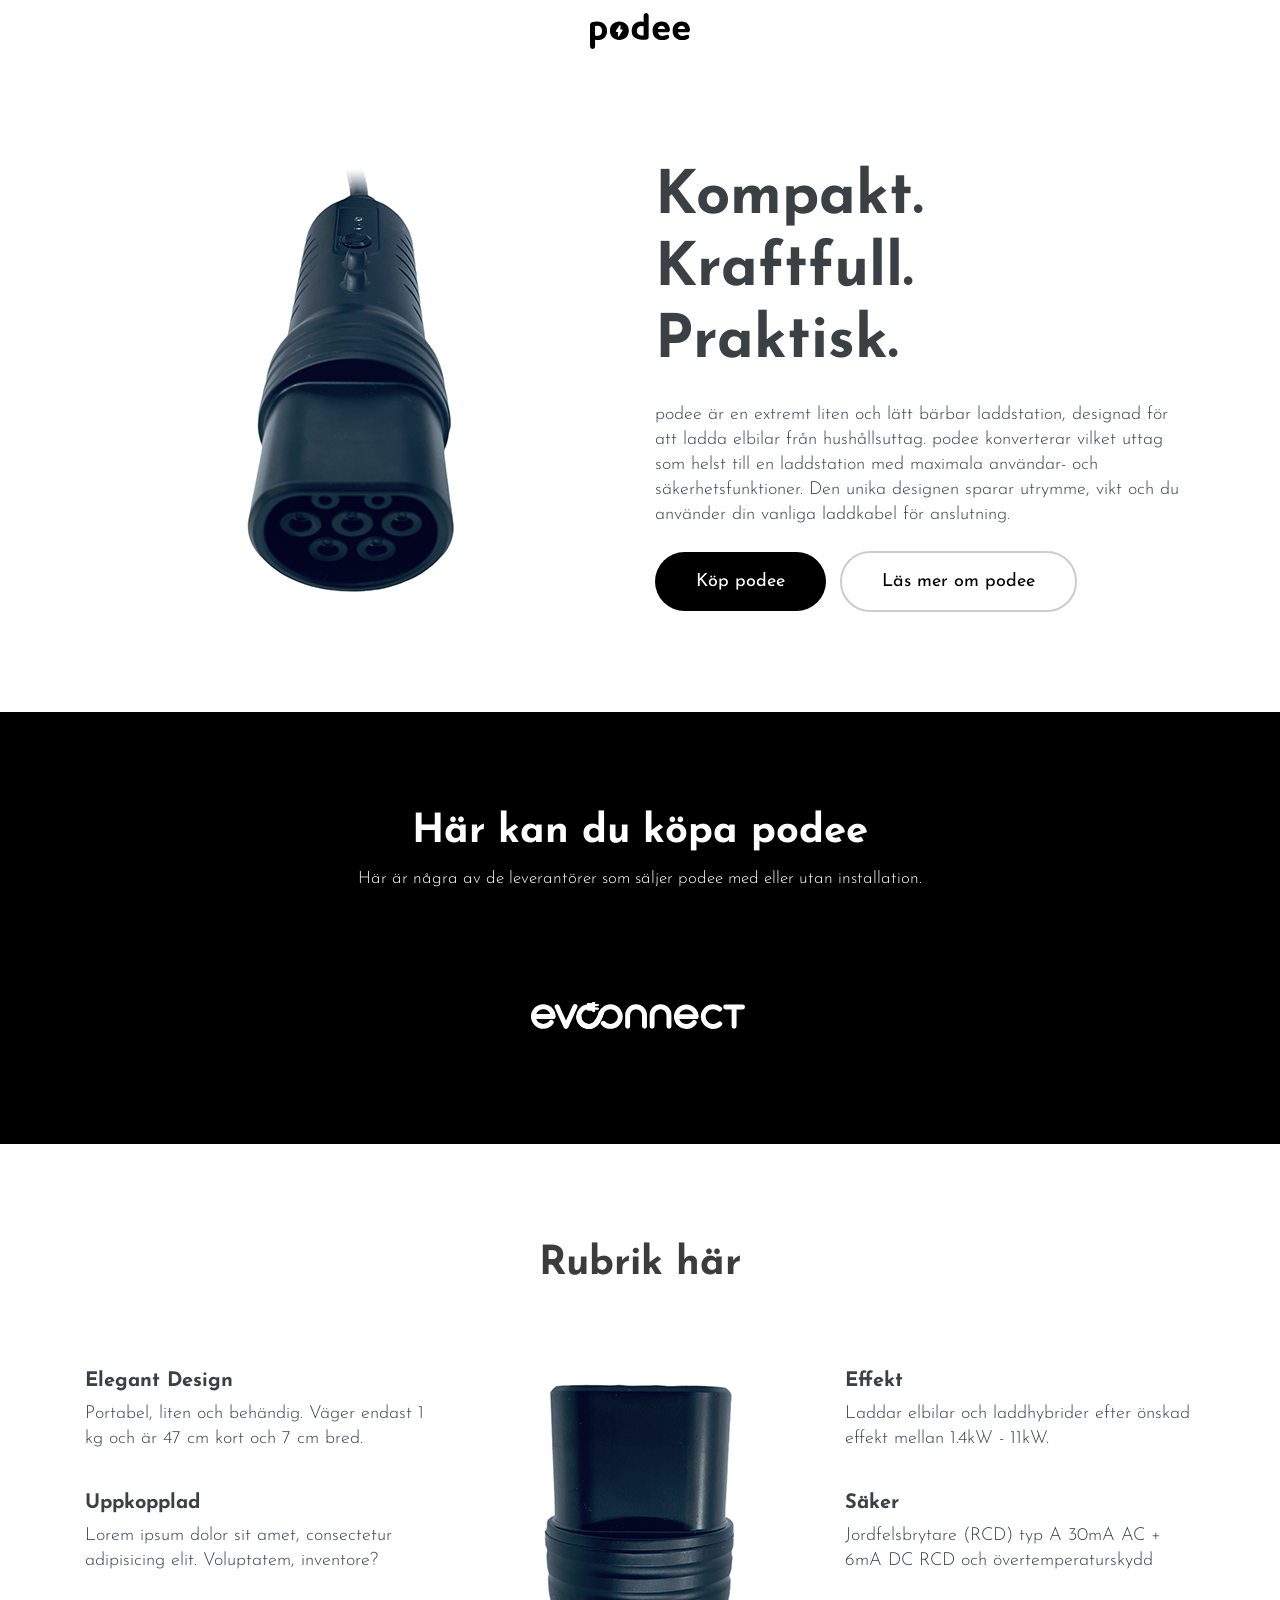
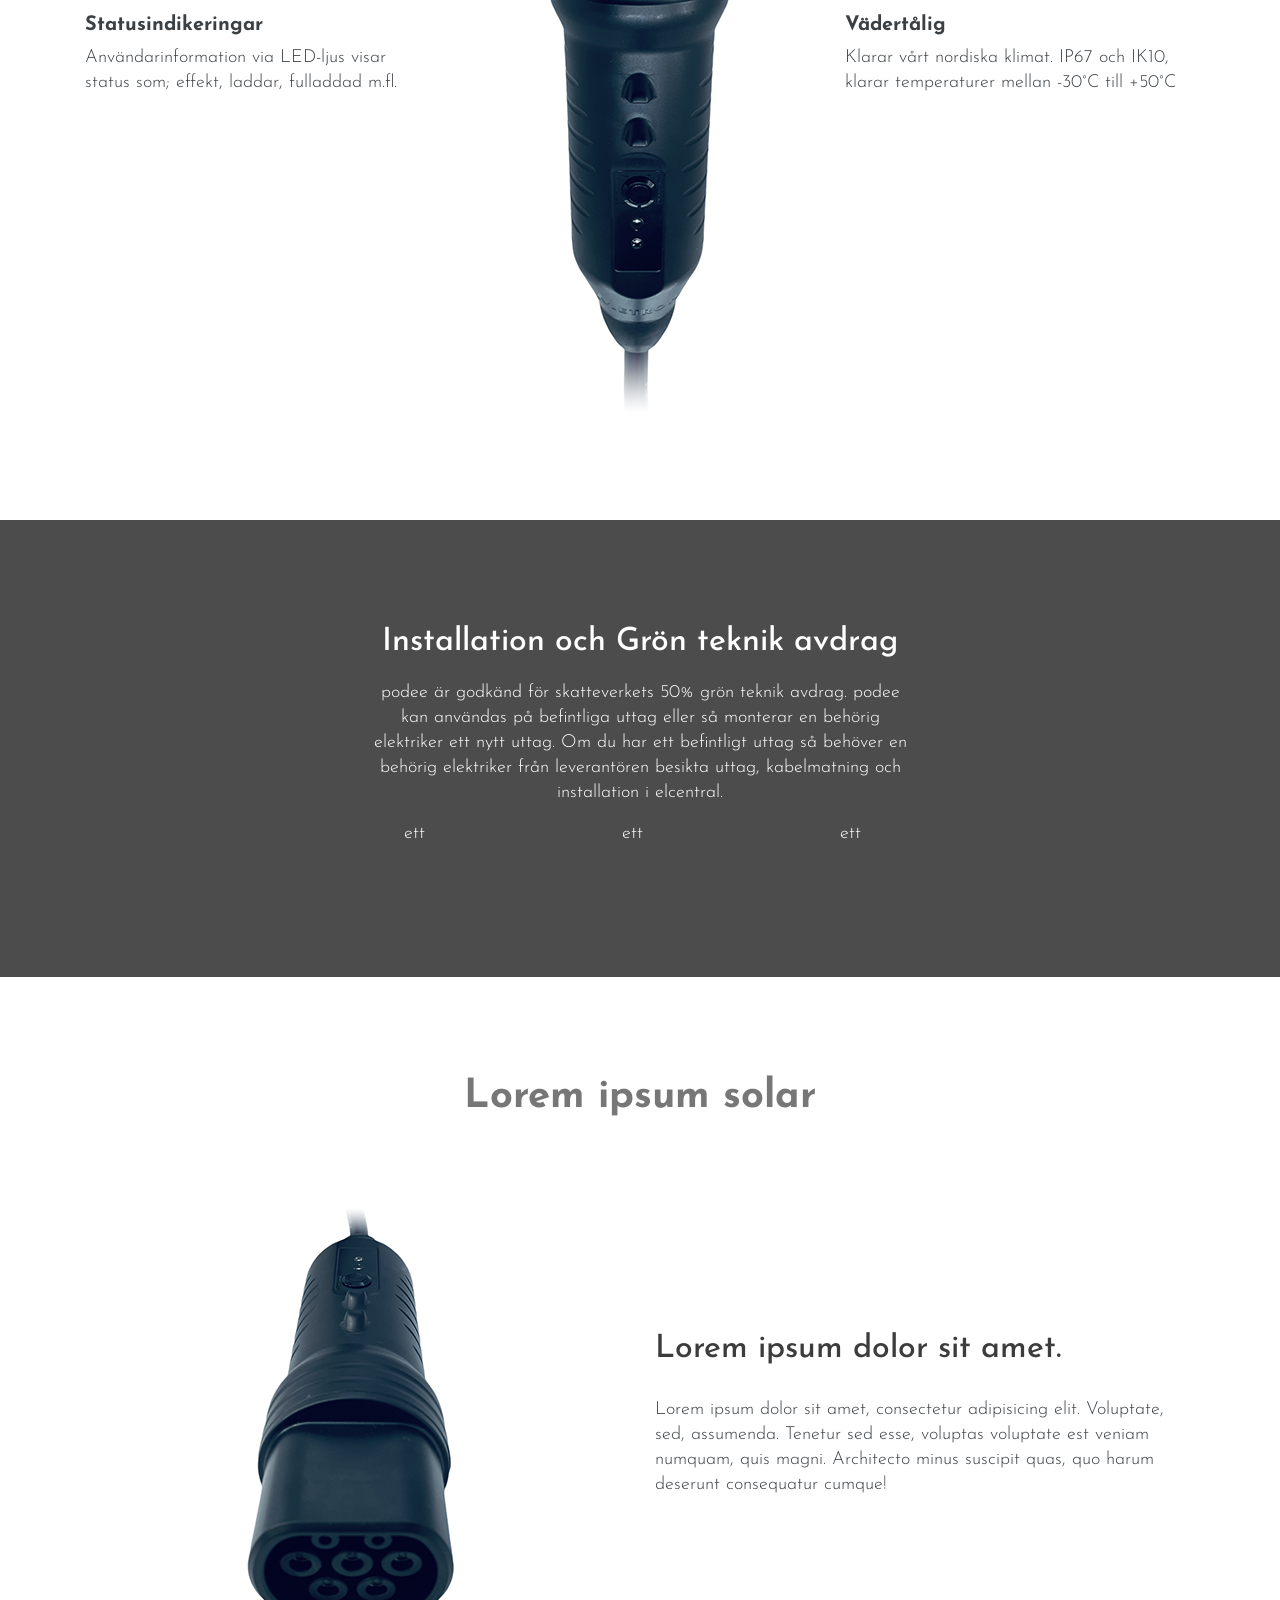
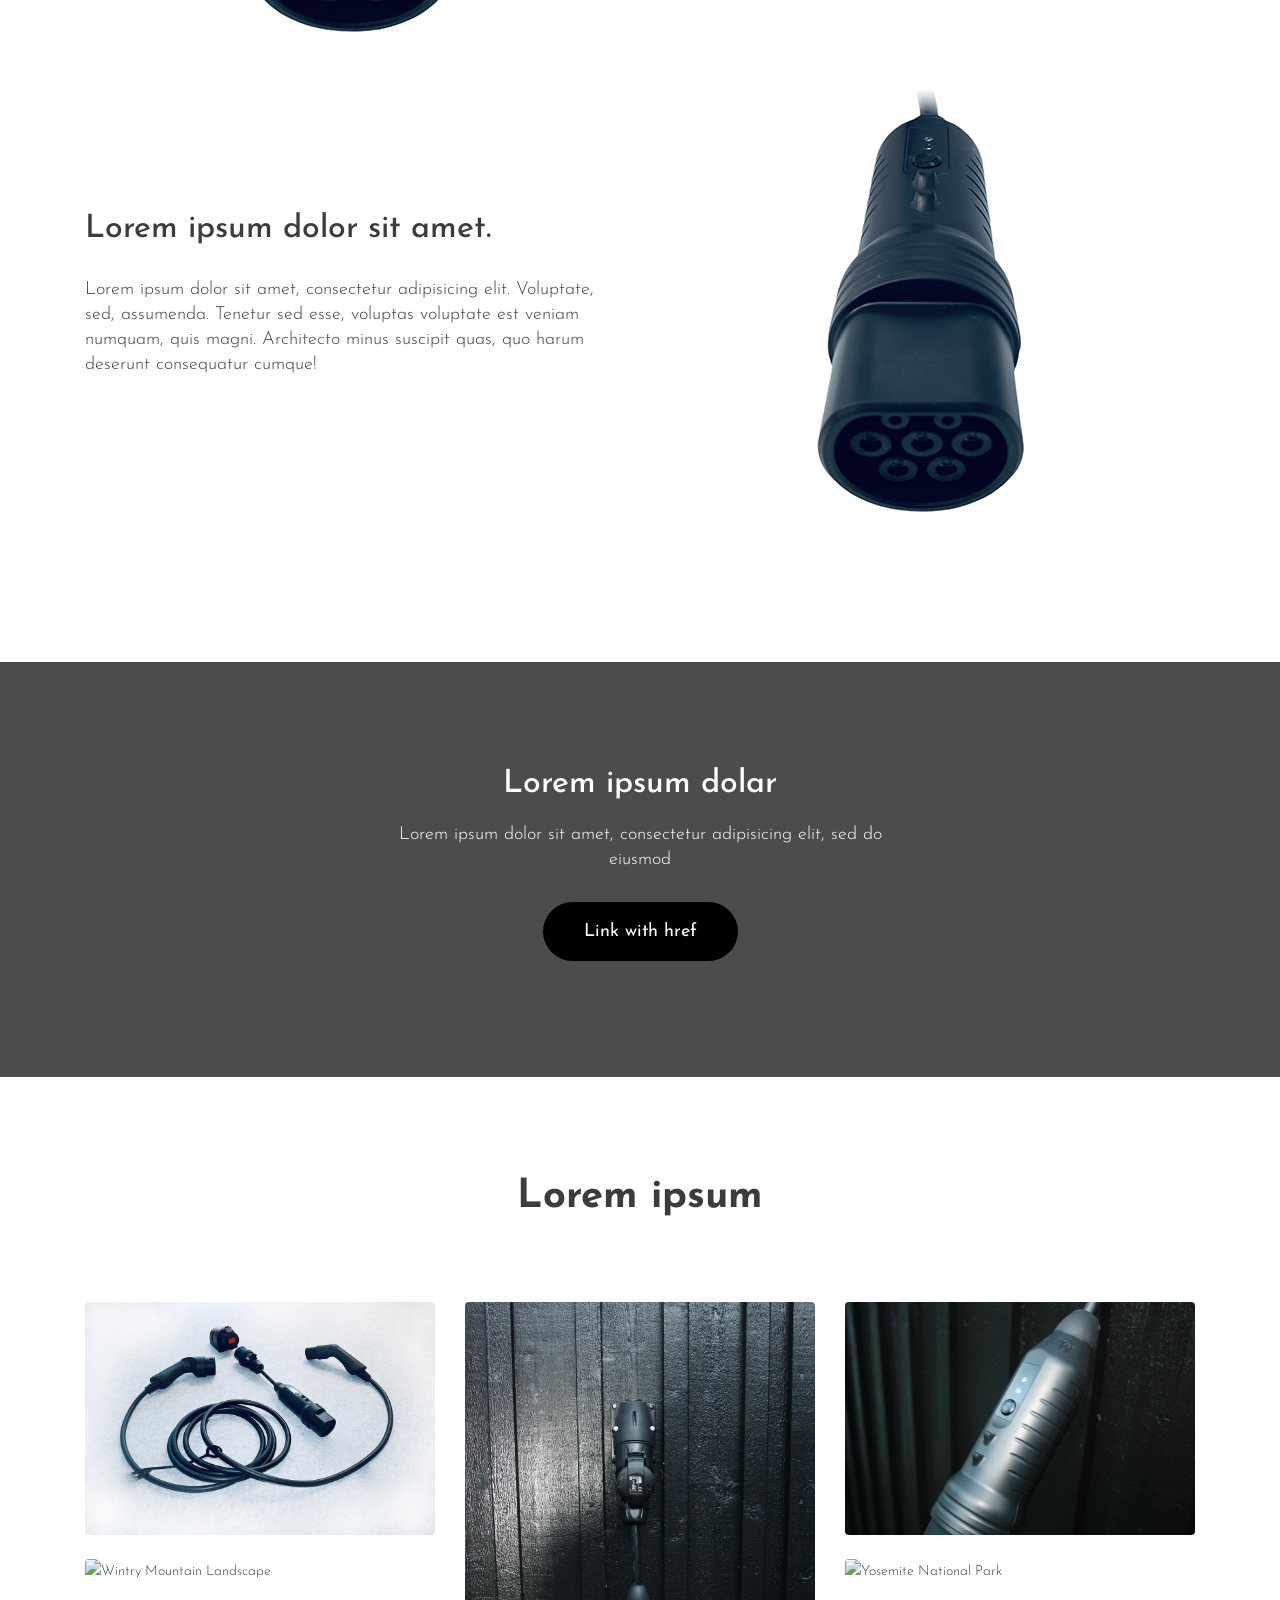
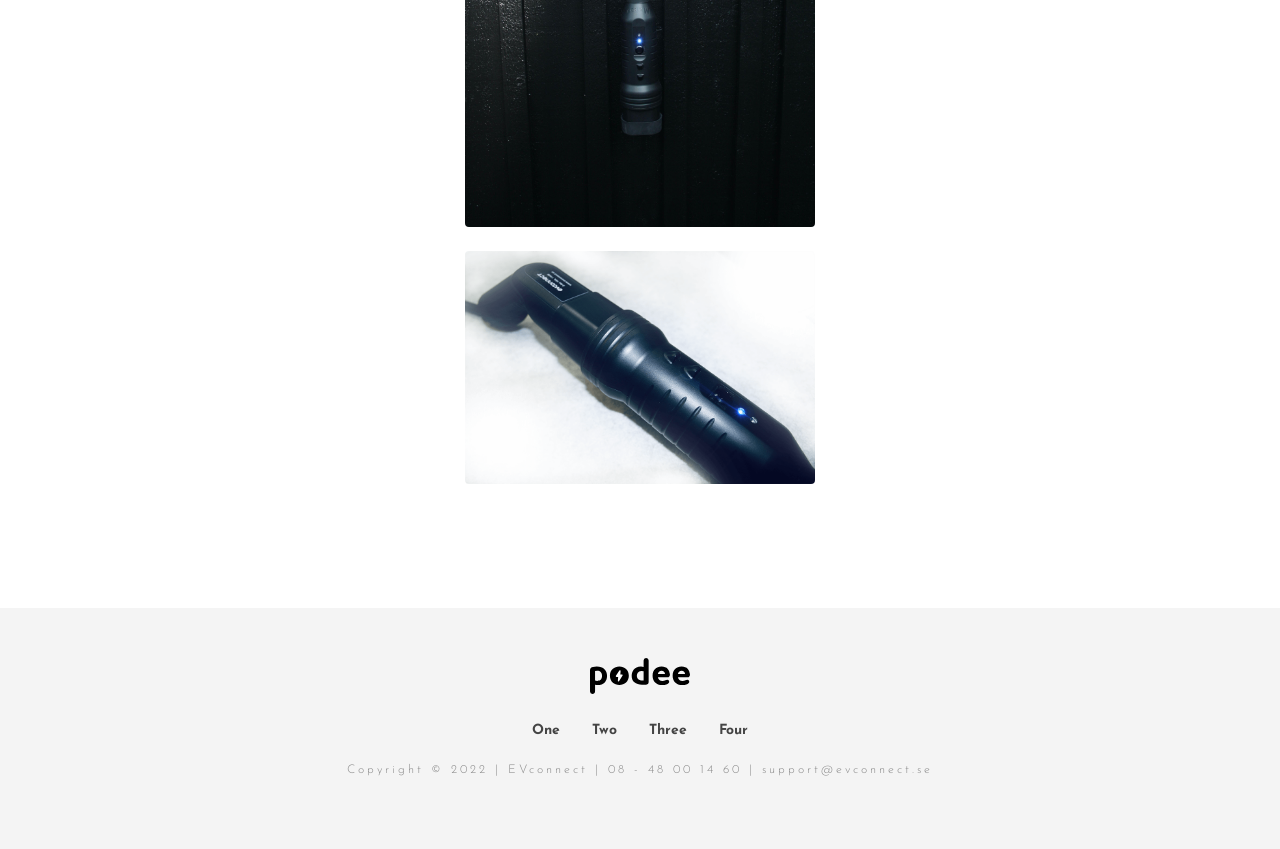
==== index.html @ 212c26e1 "Update index.html" ====
<!DOCTYPE html>

<!--
 // WEBSITE: https://themefisher.com
 // TWITTER: https://twitter.com/themefisher
 // FACEBOOK: https://www.facebook.com/themefisher
 // GITHUB: https://github.com/themefisher/
-->

<html lang="en">
<head>

  <!-- ** Basic Page Needs ** -->
  <meta charset="utf-8">
  <title>podee - bärbar laddare för elbil</title>

  <!-- ** Mobile Specific Metas ** -->
  <meta http-equiv="X-UA-Compatible" content="IE=edge">
  <meta name="description" content="podee är en extremt liten och lätt bärbar laddstation, designad för att ladda elbilar från hushållsuttag.">
  <meta name="viewport" content="width=device-width, initial-scale=1.0, maximum-scale=5.0">
  <meta name="author" content="podee">
  <meta name="keywords" content="laddbox,elbil,laddhybrid,portabel,bärbar,laddstation">
  <meta name="generator" content="Themefisher Vex HTML Template v1.0">
  
  <!-- ** Plugins Needed for the Project ** -->
  <link rel="stylesheet" href="https://fonts.googleapis.com/css?family=Droid&#43;Serif:400%7cJosefin&#43;Sans:300,400,600,700 ">
  <link rel="stylesheet" href="plugins/bootstrap/bootstrap.min.css ">
  <link rel="stylesheet" href="plugins/themefisher-font/themefisher-font.min.css ">
  <link rel="stylesheet" href="plugins/slick/slick.min.css ">
    <link rel="stylesheet" href="https://use.fontawesome.com/releases/v5.15.4/css/solid.css" integrity="sha384-Tv5i09RULyHKMwX0E8wJUqSOaXlyu3SQxORObAI08iUwIalMmN5L6AvlPX2LMoSE" crossorigin="anonymous"/>
  <link rel="stylesheet" href="https://use.fontawesome.com/releases/v5.15.4/css/fontawesome.css" integrity="sha384-jLKHWM3JRmfMU0A5x5AkjWkw/EYfGUAGagvnfryNV3F9VqM98XiIH7VBGVoxVSc7" crossorigin="anonymous"/>
  <link href="https://cdn.lineicons.com/3.0/lineicons.css" rel="stylesheet">


  
  <!-- Stylesheets -->
  <link href="css/style.css" rel="stylesheet">
  
  <!--Favicon-->
  <link rel="icon" href="images/favicon.png" type="image/x-icon">

</head><body id="body">
  
<!-- preloader start -->
<div class="preloader"></div>
<!-- preloader end -->

  
<header class="navigation sticky-top bg-white">
  <div class="container">
    <nav class="navbar navbar-expand-lg navbar-light justify-content-center">
      <a class="navbar-brand" href="index.html"> <img src="images/podee_logo.svg" alt="Vex" width="100px">
      </a>
      <!-- <button class="navbar-toggler p-0 border-0" type="button" data-toggle="collapse" data-target="#navigation"
        aria-controls="navigation" aria-expanded="false" aria-label="Toggle navigation">
        <span class="navbar-toggler-icon"></span>
      </button> -->

      <!-- <div class="collapse navbar-collapse text-center" id="navigation">
        <ul class="navbar-nav ml-auto mr-n0 mr-md-n3">

          <li class="nav-item">
            <a class="nav-link" href="index.html">Home</a>
          </li>

          <li class="nav-item">
            <a class="nav-link" href="products.html">Products</a>
          </li>

          <li class="nav-item">
            <a class="nav-link" href="blog.html">Blog</a>
          </li>

          <li class="nav-item dropdown">
            <a class="nav-link dropdown-toggle" href="#!" id="dropdown03" data-toggle="dropdown" aria-haspopup="true" aria-expanded="false">Pages <i class="tf-ion-chevron-down"></i></a>
            <ul class="dropdown-menu" aria-labelledby="dropdown03">
              <li><a class="dropdown-item" href="blog-details.html">Blog Details</a></li>
              <li><a class="dropdown-item" href="product-details.html">Product Details</a></li>
              <li><a class="dropdown-item" href="privacy-policy.html">Privacy Policy</a></li>
              <li><a class="dropdown-item" href="terms-conditions.html">Terms Conditions</a></li>
              
              <li class="dropdown dropdown-submenu dropright">
                <a class="dropdown-item dropdown-toggle" href="#!" id="dropdown0301" role="button" data-toggle="dropdown" aria-haspopup="true" aria-expanded="false">Sub Menu 01</a>
      
                <ul class="dropdown-menu" aria-labelledby="dropdown0301">
                  <li><a class="dropdown-item" href="index.html">Submenu 11</a></li>
                  <li><a class="dropdown-item" href="index.html">Submenu 12</a></li>
                </ul>
              </li>
              
              <li class="dropdown dropdown-submenu dropleft">
                <a class="dropdown-item dropdown-toggle" href="#!" id="dropdown0301" role="button" data-toggle="dropdown" aria-haspopup="true" aria-expanded="false">Sub Menu 02</a>
      
                <ul class="dropdown-menu" aria-labelledby="dropdown0301">
                  <li><a class="dropdown-item" href="index.html">Submenu 21</a></li>
                  <li><a class="dropdown-item" href="index.html">Submenu 22</a></li>
                </ul>
              </li>
            </ul>
          </li>

          <li class="nav-item">
            <a class="nav-link" href="index.html#testimonial">Review</a>
          </li>

          <li class="nav-item">
            <a class="nav-link" href="contact.html">Contact</a>
          </li>

        </ul>

      </div> -->
    </nav>
  </div>
</header>

<section class="section">
	<div class="container">
		<div class="row">
			<div class="col-md-6 text-center mb-5 mb-md-0">
				<img class="img-fluid" src="images/evbolt.png" alt="">
			</div>
			<div class="col-md-6 align-self-center text-center text-md-left">
				<div class="block">
					<h1 class="font-weight-bold mb-4 font-size-60">Kompakt.<br>Kraftfull.<br>Praktisk.</h1>
					<p class="mb-4">podee är en extremt liten och lätt bärbar laddstation, designad för att ladda elbilar från hushållsuttag. podee konverterar vilket uttag som helst till en laddstation med maximala användar- och säkerhetsfunktioner. Den unika designen sparar utrymme, vikt och du använder din vanliga laddkabel för anslutning.</p>
					<a href="#resellers" class="btn btn-main btn-one">Köp podee</a>
          <a href="#features" class="btn btn-main btn-two">Läs mer om podee</a>					
				</div>
			</div>
		</div>
	</div>
</section>


<section class="bg-orange section" id="resellers">
  <div class="container">
    <div class="row">
      <div class="col-12">
        <div class="heading text-white">
          <h2>Här kan du köpa podee</h2>

        <p>Här är några av de leverantörer som säljer podee med eller utan installation.</p>
        </div>
      </div>

      <div class="col-12">
      <div class="row justify-content-center">

      <a href="https://evconnect.se" target="_blank"><article class="clients"><span></span><img src="images/evc-white-logotype.svg" alt="evconnect" /></article></a>


</div>
</div>


    </div>
  </div>
</section>

<section class="section" id="features">
  <div class="container">
    <div class="row">
      <div class="col-12">
        <div class="heading">
          <h2 class="text-black">Rubrik här</h2>
        </div>
      </div>
      <div class="col-md-4">
        
        <div class="mb-40 text-center text-md-left">
          <i class="fa fa-solid fa-heart"></i>
          <h4 class="font-weight-bold mb-2">Elegant Design</h4>
          <p>Portabel, liten och behändig. Väger endast 1 kg och är 47 cm kort och 7 cm bred.</p>
        </div>
        
        <div class="mb-40 text-center text-md-left">
          <i class="fa fa-wifi"></i>
          <h4 class="font-weight-bold mb-2">Uppkopplad</h4>
          <p>Lorem ipsum dolor sit amet, consectetur adipisicing elit. Voluptatem, inventore?</p>
        </div>
        
        <div class="mb-40 text-center text-md-left">
          <i class="fa fa-battery-half"></i>
          <h4 class="font-weight-bold mb-2">Statusindikeringar</h4>
          <p>Användarinformation via LED-ljus visar status som; effekt, laddar, fulladdad m.fl.</p>
        </div>
        
      </div>
      <div class="col-md-4 text-center align-self-center mb-4 mb-md-0">
        <img class="img-fluid" src="images/evbolt-2.png" alt="">
      </div>
      <div class="col-md-4">
          
        <div class="mb-40 text-center text-md-left">
          <i class="fa fa-bolt"></i>
          <h4 class="font-weight-bold mb-2">Effekt</h4>
          <p>Laddar elbilar och laddhybrider efter önskad effekt mellan 1.4kW - 11kW.</p>
        </div>
        
        <div class="mb-40 text-center text-md-left">
          <i class="fa fa-regular fa-clipboard-check"></i>
          <h4 class="font-weight-bold mb-2">Säker</h4>
          <p>Jordfelsbrytare (RCD) typ A 30mA AC + 6mA DC RCD och övertemperaturskydd</p>
        </div>
        
        <div class="mb-40 text-center text-md-left">
          <i class="fa fa-cloud-rain"></i>
          <h4 class="font-weight-bold mb-2">Vädertålig</h4>
          <p>Klarar vårt nordiska klimat. IP67 och IK10, klarar temperaturer mellan -30°C till +50°C</p>
        </div>
        
      </div>
    </div>
  </div>
</section>

<section class="call-to-action section bg-opacity" style="background-image: url('images/karta.png');">
  <div class="container">
    <div class="row">
      <div class="col-lg-6 col-md-8 text-center mx-auto">
        <h2 class="subheading text-white">Installation och Grön teknik avdrag</h2>
        <p class="text-white">podee är godkänd för skatteverkets 50% grön teknik avdrag. podee kan användas på befintliga uttag eller så monterar en behörig elektriker ett nytt uttag. Om du har ett befintligt uttag så behöver en behörig elektriker från leverantören besikta uttag, kabelmatning och installation i elcentral.</p>
</div>
  </div>
  <div class="col-12">
<div class="row justify-content-center">
<article class="clients"><p class="text-white">ett</p></article>
<article class="clients"><p class="text-white">ett</p></article>
<article class="clients"><p class="text-white">ett</p></article>
</div>
</div>
</div>
</section>

<!-- <section class="bg-orange section">
  <div class="container">
    <div class="row">
      <div class="col-md-6 text-center mb-5 mb-lg-0">
        <img class="img-fluid" src="images/watch.png" alt="">
      </div>
      <div class="col-md-6 align-self-center text-center text-md-left">
        <div class="content">
          <h2 class="subheading text-white font-weight-bold mb-10">Designed by professional , the benefit for creative gigs</h2>
          <p class="text-white">Lorem ipsum dolor sit amet, consectetur adipisicing elit. Quia vel labore, deleniti minima nisi, velit atque quaerat impedit ea maxime sunt accusamus at obcaecati dolor iure iusto omnis quis eum. <br><br> Lorem ipsum dolor sit amet, consectetur adipisicing elit. Facilis commodi odit, illo, qui aliquam dol</p>
        </div>
      </div>
    </div>
  </div>
</section> -->

<section class="feature-list section">
  <div class="container">
    <div class="row">
      <div class="col-md-12">
        <div class="heading">
          <h2>Lorem ipsum solar</h2>
        </div>
      </div>
    </div>
    
    <div class="row mb-40">
      <div class="col-md-6 text-center mb-5 mb-lg-0">
        <img class="img-fluid" src="images/evbolt.png" alt="">
      </div>
      <div class="col-md-6 align-self-center text-center text-md-left">
        <div class="content">
          <h4 class="subheading">Lorem ipsum dolor sit amet.</h4>
          <p>Lorem ipsum dolor sit amet, consectetur adipisicing elit. Voluptate, sed, assumenda. Tenetur sed esse, voluptas voluptate est veniam numquam, quis magni. Architecto minus suscipit quas, quo harum deserunt consequatur cumque!</p>
          
        </div>
      </div>
    </div>
    
    <div class="row mb-40">
      <div class="col-md-6 order-md-1 order-2 align-self-center text-center text-md-left">
        <div class="content">
          <h4 class="subheading">Lorem ipsum dolor sit amet.</h4>
          <p>Lorem ipsum dolor sit amet, consectetur adipisicing elit. Voluptate, sed, assumenda. Tenetur sed esse, voluptas voluptate est veniam numquam, quis magni. Architecto minus suscipit quas, quo harum deserunt consequatur cumque!</p>
          
        </div>
      </div>
      <div class="col-md-6 order-md-2 order-1 text-center mb-5 mb-lg-0">
        <img class="img-fluid" src="images/evbolt.png" alt="">
      </div>
    </div>
    
    
  </div>
</section>

<!-- <section class="gallery" id="products">
  <div class="container">
    <div class="row">
      <div class="col-md-12">
        <div class="heading">
          <h2>Checkout Our All Products</h2>
        </div>

        <div class="product-slider">
          
          <div class="block">
            <div class="gallery-overlay">
              <a href="products/product-1/" class="gallery-popup">
                <i class="tf-ion-plus-round"></i>
              </a>
            </div>
            <img class="img-fluid" src="images/showcase/showcase-1.png" alt="Apple Watch">
          </div>
          
          <div class="block">
            <div class="gallery-overlay">
              <a href="products/product-2/" class="gallery-popup">
                <i class="tf-ion-plus-round"></i>
              </a>
            </div>
            <img class="img-fluid" src="images/showcase/showcase-2.png" alt="Galaxy Watch">
          </div>
          
          <div class="block">
            <div class="gallery-overlay">
              <a href="products/product-4/" class="gallery-popup">
                <i class="tf-ion-plus-round"></i>
              </a>
            </div>
            <img class="img-fluid" src="images/showcase/showcase-4.png" alt="Motorola Watch">
          </div>
          
          <div class="block">
            <div class="gallery-overlay">
              <a href="products/product-7/" class="gallery-popup">
                <i class="tf-ion-plus-round"></i>
              </a>
            </div>
            <img class="img-fluid" src="images/showcase/showcase-7.png" alt="OnePlus Watch">
          </div>
          
          <div class="block">
            <div class="gallery-overlay">
              <a href="products/product-8/" class="gallery-popup">
                <i class="tf-ion-plus-round"></i>
              </a>
            </div>
            <img class="img-fluid" src="images/showcase/showcase-8.png" alt="Oppo Watch">
          </div>
          
          <div class="block">
            <div class="gallery-overlay">
              <a href="products/product-6/" class="gallery-popup">
                <i class="tf-ion-plus-round"></i>
              </a>
            </div>
            <img class="img-fluid" src="images/showcase/showcase-6.png" alt="Realme Watch">
          </div>
          
          <div class="block">
            <div class="gallery-overlay">
              <a href="products/product-5/" class="gallery-popup">
                <i class="tf-ion-plus-round"></i>
              </a>
            </div>
            <img class="img-fluid" src="images/showcase/showcase-5.png" alt="Redmi Watch">
          </div>
          
          <div class="block">
            <div class="gallery-overlay">
              <a href="products/product-3/" class="gallery-popup">
                <i class="tf-ion-plus-round"></i>
              </a>
            </div>
            <img class="img-fluid" src="images/showcase/showcase-3.png" alt="Xiaomi Watch">
          </div>
          
        </div>
      </div>
    </div>
  </div>
</section> -->

<section class="call-to-action section bg-opacity" style="background-image: url('images/PC05X_closeup.png');">
  <div class="container">
    <div class="row">
      <div class="col-lg-6 col-md-8 text-center mx-auto">  
        <h2 class="subheading text-white">Lorem ipsum dolar</h2>
        <p class="text-white">Lorem ipsum dolor sit amet, consectetur adipisicing elit, sed do eiusmod</p>
        <div class="input-group">
          <!-- <form action="" method="post" class="w-100" name="mc-embedded-subscribe-form" target="_blank">
            <input type="email" id="email" class="form-control" name="email" placeholder="Your Email Address Here"
              required>
            <button class="btn btn-main btn-submit" type="submit" name="subscribe">Subscribe</button>
            <div style="position: absolute; left: -5000px;" aria-hidden="true">
              <input type="text" name="" tabindex="-1">
            </div>
          </form> -->


        </div>
      </div>
<div class="col-12">
<p style="text-align:center;">
  <a class="btn btn-main btn-one" data-toggle="collapse" href="#collapseExample" role="button" aria-expanded="false" aria-controls="collapseExample">
    Link with href
  </a>
</p>
<div class="collapse" id="collapseExample">
<div class="table-responsive">
  <table class="table text-white">
    <thead>
    <tr>
      <th>hej 1</th>
      <th>hej 2</th>
    </tr>
  </thead>
  <tbody>
    <tr>
      <td>Lorem ipsum dolor</td>
      <td>Lorem ipsum dolor sit amet, consectetur adipisicing elit, sed do eiusmod</td>
    </tr>
    <tr>
      <td>Lorem ipsum dolor</td>
      <td>Lorem ipsum dolor sit amet, consectetur adipisicing elit, sed do eiusmod</td>
    </tr>
    <tr>
      <td>Lorem ipsum dolor</td>
      <td>Lorem ipsum dolor sit amet, consectetur adipisicing elit, sed do eiusmod</td>
    </tr>
  </tbody>
  </table>
</div>
</div>
</div>

    </div>
  </div>
</section>


<section class="section galley">
  <div class="container">
    <div class="row">
      <div class="col-12">
        <div class="heading">
          <h2 class="text-black">Lorem ipsum</h2>
        </div>
      </div>
  <div class="col-lg-4 col-md-12 mb-4 mb-lg-0">
    <img
      src="images/podee_parts.png"
      class="w-100 shadow-1-strong rounded mb-4"
      alt="Boat on Calm Water"
    />

    <img
      src="https://mdbcdn.b-cdn.net/img/Photos/Vertical/mountain1.webp"
      class="w-100 shadow-1-strong rounded mb-4"
      alt="Wintry Mountain Landscape"
    />
  </div>

  <div class="col-lg-4 mb-4 mb-lg-0">
    <img
      src="images/PC05X_front_portrait.png"
      class="w-100 shadow-1-strong rounded mb-4"
      alt="Mountains in the Clouds"
    />

    <img
      src="images/mobee_coneccted.png"
      class="w-100 shadow-1-strong rounded mb-4"
      alt="Boat on Calm Water"
    />
  </div>

  <div class="col-lg-4 mb-4 mb-lg-0">
    <img
      src="images/PC05X_closeup.png"
      class="w-100 shadow-1-strong rounded mb-4"
      alt="Waves at Sea"
    />

    <img
      src="https://mdbcdn.b-cdn.net/img/Photos/Vertical/mountain3.webp"
      class="w-100 shadow-1-strong rounded mb-4"
      alt="Yosemite National Park"
    />
  </div>
</div>
  </div>
</section>

<!-- <section class="testimonials section" id="testimonial">
  <div class="container">
    
    <div class="row justify-content-center">
      <div class="col-12">
        <div class="heading">
          <h2>Watch Review</h2>
        </div>
      </div>
      
      <div class="col-lg-4 col-sm-6 mb-5 mb-lg-0 text-center">
        <div class="testimonial-block">
          <i class="tf-ion-quote"></i>
          <p>A wonderful serenity has taken possession of my entire soul, like these sweet mornings of spring which I enjoy with my whole heart. I am alone, and feel the charm of existence in this spot, which was created for the bliss of souls like mine. I am so happy, my dear friend, so absorbed in the exquisite sense of mere tranquil existence, that I neglect my talents.</p>
          <div class="author-details">
            <img src="images/avater.png" alt="Jonathon Andrew">
            <h4>Jonathon Andrew</h4>
            <span>CEO, Themefisher</span>
          </div>
        </div>
      </div>
      
      <div class="col-lg-4 col-sm-6 mb-5 mb-lg-0 text-center">
        <div class="testimonial-block">
          <i class="tf-ion-quote"></i>
          <p>A wonderful serenity has taken possession of my entire soul, like these sweet mornings of spring which I enjoy with my whole heart. I am alone, and feel the charm of existence in this spot, which was created for the bliss of souls like mine. I am so happy, my dear friend, so absorbed in the exquisite sense of mere tranquil existence, that I neglect my talents.</p>
          <div class="author-details">
            <img src="images/avater.png" alt="Jonathon Andrew">
            <h4>Jonathon Andrew</h4>
            <span>CEO, Themefisher</span>
          </div>
        </div>
      </div>
      
      <div class="col-lg-4 col-sm-6 mb-5 mb-lg-0 text-center">
        <div class="testimonial-block">
          <i class="tf-ion-quote"></i>
          <p>A wonderful serenity has taken possession of my entire soul, like these sweet mornings of spring which I enjoy with my whole heart. I am alone, and feel the charm of existence in this spot, which was created for the bliss of souls like mine. I am so happy, my dear friend, so absorbed in the exquisite sense of mere tranquil existence, that I neglect my talents.</p>
          <div class="author-details">
            <img src="images/avater.png" alt="Jonathon Andrew">
            <h4>Jonathon Andrew</h4>
            <span>CEO, Themefisher</span>
          </div>
        </div>
      </div>
      
    </div>
    
  </div>
</section> -->

<script src="plugins/jquery/jquery.js"></script>

<script src="plugins/bootstrap/bootstrap.min.js"></script>

<script src="plugins/slick/slick.min.js"></script>

<script src="js/script.js"></script>
</body>
</html>
<footer>
  <div class="container text-center">
    <div class="row">
      <div class="col-md-12">
        <div class="block">
          <a href="index.html" class="mb-4 d-inline-block"> <img src="images/podee_logo.svg" alt="Vex" width="100px"> </a>
          <ul class="list-inline footer-menu">
            
            <li class="list-inline-item">
              <a href="blog.html">One</a>
            </li>
            
            <li class="list-inline-item">
              <a href="contact.html">Two</a>
            </li>
            
            <li class="list-inline-item">
              <a href="terms-conditions.html">Three</a>
            </li>
            
            <li class="list-inline-item">
              <a href="privacy-policy.html">Four</a>
            </li>
            
          </ul>
          <p class="copyright-text">Copyright &copy; 2022 | EVconnect | 08 - 48 00 14 60 | support@evconnect.se</p>
        </div>
      </div>
    </div>
  </div>
</footer>
---- plugins/themefisher-font/themefisher-font.min.css ----
@font-face{font-family:themefisher-font;src:url(fonts/themefisher-font.eot?ug5hnh);src:url(fonts/themefisher-font.eot?ug5hnh#iefix) format('embedded-opentype'),url(fonts/themefisher-font.ttf?ug5hnh) format('truetype'),url(fonts/themefisher-font.woff?ug5hnh) format('woff'),url(fonts/themefisher-font.svg?ug5hnh#themefisher-font) format('svg');font-weight:400;font-style:normal}[class*=" tf-"],[class^=tf-]{font-family:themefisher-font!important;speak:none;font-style:normal;font-weight:400;font-variant:normal;text-transform:none;line-height:1;-webkit-font-smoothing:antialiased;-moz-osx-font-smoothing:grayscale}.tf-ion-alert-circled:before{content:"\f100"}.tf-ion-alert:before{content:"\f101"}.tf-ion-android-add-circle:before{content:"\f359"}.tf-ion-android-add:before{content:"\f2c7"}.tf-ion-android-alarm-clock:before{content:"\f35a"}.tf-ion-android-alert:before{content:"\f35b"}.tf-ion-android-apps:before{content:"\f35c"}.tf-ion-android-archive:before{content:"\f2c9"}.tf-ion-android-arrow-back:before{content:"\f2ca"}.tf-ion-android-arrow-down:before{content:"\f35d"}.tf-ion-android-arrow-dropdown-circle:before{content:"\f35e"}.tf-ion-android-arrow-dropdown:before{content:"\f35f"}.tf-ion-android-arrow-dropleft-circle:before{content:"\f360"}.tf-ion-android-arrow-dropleft:before{content:"\f361"}.tf-ion-android-arrow-dropright-circle:before{content:"\f362"}.tf-ion-android-arrow-dropright:before{content:"\f363"}.tf-ion-android-arrow-dropup-circle:before{content:"\f364"}.tf-ion-android-arrow-dropup:before{content:"\f365"}.tf-ion-android-arrow-forward:before{content:"\f30f"}.tf-ion-android-arrow-up:before{content:"\f366"}.tf-ion-android-attach:before{content:"\f367"}.tf-ion-android-bar:before{content:"\f368"}.tf-ion-android-bicycle:before{content:"\f369"}.tf-ion-android-boat:before{content:"\f36a"}.tf-ion-android-bookmark:before{content:"\f36b"}.tf-ion-android-bulb:before{content:"\f36c"}.tf-ion-android-bus:before{content:"\f36d"}.tf-ion-android-calendar:before{content:"\f2d1"}.tf-ion-android-call:before{content:"\f2d2"}.tf-ion-android-camera:before{content:"\f2d3"}.tf-ion-android-cancel:before{content:"\f36e"}.tf-ion-android-car:before{content:"\f36f"}.tf-ion-android-cart:before{content:"\f370"}.tf-ion-android-chat:before{content:"\f2d4"}.tf-ion-android-checkbox-blank:before{content:"\f371"}.tf-ion-android-checkbox-outline-blank:before{content:"\f372"}.tf-ion-android-checkbox-outline:before{content:"\f373"}.tf-ion-android-checkbox:before{content:"\f374"}.tf-ion-android-checkmark-circle:before{content:"\f375"}.tf-ion-android-clipboard:before{content:"\f376"}.tf-ion-android-close:before{content:"\f2d7"}.tf-ion-android-cloud-circle:before{content:"\f377"}.tf-ion-android-cloud-done:before{content:"\f378"}.tf-ion-android-cloud-outline:before{content:"\f379"}.tf-ion-android-cloud:before{content:"\f37a"}.tf-ion-android-color-palette:before{content:"\f37b"}.tf-ion-android-compass:before{content:"\f37c"}.tf-ion-android-contact:before{content:"\f2d8"}.tf-ion-android-contacts:before{content:"\f2d9"}.tf-ion-android-contract:before{content:"\f37d"}.tf-ion-android-create:before{content:"\f37e"}.tf-ion-android-delete:before{content:"\f37f"}.tf-ion-android-desktop:before{content:"\f380"}.tf-ion-android-document:before{content:"\f381"}.tf-ion-android-done-all:before{content:"\f382"}.tf-ion-android-done:before{content:"\f383"}.tf-ion-android-download:before{content:"\f2dd"}.tf-ion-android-drafts:before{content:"\f384"}.tf-ion-android-exit:before{content:"\f385"}.tf-ion-android-expand:before{content:"\f386"}.tf-ion-android-favorite-outline:before{content:"\f387"}.tf-ion-android-favorite:before{content:"\f388"}.tf-ion-android-film:before{content:"\f389"}.tf-ion-android-folder-open:before{content:"\f38a"}.tf-ion-android-folder:before{content:"\f2e0"}.tf-ion-android-funnel:before{content:"\f38b"}.tf-ion-android-globe:before{content:"\f38c"}.tf-ion-android-hand:before{content:"\f2e3"}.tf-ion-android-hangout:before{content:"\f38d"}.tf-ion-android-happy:before{content:"\f38e"}.tf-ion-android-home:before{content:"\f38f"}.tf-ion-android-image:before{content:"\f2e4"}.tf-ion-android-laptop:before{content:"\f390"}.tf-ion-android-list:before{content:"\f391"}.tf-ion-android-locate:before{content:"\f2e9"}.tf-ion-android-lock:before{content:"\f392"}.tf-ion-android-mail:before{content:"\f2eb"}.tf-ion-android-map:before{content:"\f393"}.tf-ion-android-menu:before{content:"\f394"}.tf-ion-android-microphone-off:before{content:"\f395"}.tf-ion-android-microphone:before{content:"\f2ec"}.tf-ion-android-more-horizontal:before{content:"\f396"}.tf-ion-android-more-vertical:before{content:"\f397"}.tf-ion-android-navigate:before{content:"\f398"}.tf-ion-android-notifications-none:before{content:"\f399"}.tf-ion-android-notifications-off:before{content:"\f39a"}.tf-ion-android-notifications:before{content:"\f39b"}.tf-ion-android-open:before{content:"\f39c"}.tf-ion-android-options:before{content:"\f39d"}.tf-ion-android-people:before{content:"\f39e"}.tf-ion-android-person-add:before{content:"\f39f"}.tf-ion-android-person:before{content:"\f3a0"}.tf-ion-android-phone-landscape:before{content:"\f3a1"}.tf-ion-android-phone-portrait:before{content:"\f3a2"}.tf-ion-android-pin:before{content:"\f3a3"}.tf-ion-android-plane:before{content:"\f3a4"}.tf-ion-android-playstore:before{content:"\f2f0"}.tf-ion-android-print:before{content:"\f3a5"}.tf-ion-android-radio-button-off:before{content:"\f3a6"}.tf-ion-android-radio-button-on:before{content:"\f3a7"}.tf-ion-android-refresh:before{content:"\f3a8"}.tf-ion-android-remove-circle:before{content:"\f3a9"}.tf-ion-android-remove:before{content:"\f2f4"}.tf-ion-android-restaurant:before{content:"\f3aa"}.tf-ion-android-sad:before{content:"\f3ab"}.tf-ion-android-search:before{content:"\f2f5"}.tf-ion-android-send:before{content:"\f2f6"}.tf-ion-android-settings:before{content:"\f2f7"}.tf-ion-android-share-alt:before{content:"\f3ac"}.tf-ion-android-share:before{content:"\f2f8"}.tf-ion-android-star-half:before{content:"\f3ad"}.tf-ion-android-star-outline:before{content:"\f3ae"}.tf-ion-android-star:before{content:"\f2fc"}.tf-ion-android-stopwatch:before{content:"\f2fd"}.tf-ion-android-subway:before{content:"\f3af"}.tf-ion-android-sunny:before{content:"\f3b0"}.tf-ion-android-sync:before{content:"\f3b1"}.tf-ion-android-textsms:before{content:"\f3b2"}.tf-ion-android-time:before{content:"\f3b3"}.tf-ion-android-train:before{content:"\f3b4"}.tf-ion-android-unlock:before{content:"\f3b5"}.tf-ion-android-upload:before{content:"\f3b6"}.tf-ion-android-volume-down:before{content:"\f3b7"}.tf-ion-android-volume-mute:before{content:"\f3b8"}.tf-ion-android-volume-off:before{content:"\f3b9"}.tf-ion-android-volume-up:before{content:"\f3ba"}.tf-ion-android-walk:before{content:"\f3bb"}.tf-ion-android-warning:before{content:"\f3bc"}.tf-ion-android-watch:before{content:"\f3bd"}.tf-ion-android-wifi:before{content:"\f305"}.tf-ion-aperture:before{content:"\f313"}.tf-ion-archive:before{content:"\f102"}.tf-ion-arrow-down-a:before{content:"\f103"}.tf-ion-arrow-down-b:before{content:"\f104"}.tf-ion-arrow-down-c:before{content:"\f105"}.tf-ion-arrow-expand:before{content:"\f25e"}.tf-ion-arrow-graph-down-left:before{content:"\f25f"}.tf-ion-arrow-graph-down-right:before{content:"\f260"}.tf-ion-arrow-graph-up-left:before{content:"\f261"}.tf-ion-arrow-graph-up-right:before{content:"\f262"}.tf-ion-arrow-left-a:before{content:"\f106"}.tf-ion-arrow-left-b:before{content:"\f107"}.tf-ion-arrow-left-c:before{content:"\f108"}.tf-ion-arrow-move:before{content:"\f263"}.tf-ion-arrow-resize:before{content:"\f264"}.tf-ion-arrow-return-left:before{content:"\f265"}.tf-ion-arrow-return-right:before{content:"\f266"}.tf-ion-arrow-right-a:before{content:"\f109"}.tf-ion-arrow-right-b:before{content:"\f10a"}.tf-ion-arrow-right-c:before{content:"\f10b"}.tf-ion-arrow-shrink:before{content:"\f267"}.tf-ion-arrow-swap:before{content:"\f268"}.tf-ion-arrow-up-a:before{content:"\f10c"}.tf-ion-arrow-up-b:before{content:"\f10d"}.tf-ion-arrow-up-c:before{content:"\f10e"}.tf-ion-asterisk:before{content:"\f314"}.tf-ion-at:before{content:"\f10f"}.tf-ion-backspace-outline:before{content:"\f3be"}.tf-ion-backspace:before{content:"\f3bf"}.tf-ion-bag:before{content:"\f110"}.tf-ion-battery-charging:before{content:"\f111"}.tf-ion-battery-empty:before{content:"\f112"}.tf-ion-battery-full:before{content:"\f113"}.tf-ion-battery-half:before{content:"\f114"}.tf-ion-battery-low:before{content:"\f115"}.tf-ion-beaker:before{content:"\f269"}.tf-ion-beer:before{content:"\f26a"}.tf-ion-bluetooth:before{content:"\f116"}.tf-ion-bonfire:before{content:"\f315"}.tf-ion-bookmark:before{content:"\f26b"}.tf-ion-bowtie:before{content:"\f3c0"}.tf-ion-briefcase:before{content:"\f26c"}.tf-ion-bug:before{content:"\f2be"}.tf-ion-calculator:before{content:"\f26d"}.tf-ion-calendar:before{content:"\f117"}.tf-ion-camera:before{content:"\f118"}.tf-ion-card:before{content:"\f119"}.tf-ion-cash:before{content:"\f316"}.tf-ion-chatbox-working:before{content:"\f11a"}.tf-ion-chatbox:before{content:"\f11b"}.tf-ion-chatboxes:before{content:"\f11c"}.tf-ion-chatbubble-working:before{content:"\f11d"}.tf-ion-chatbubble:before{content:"\f11e"}.tf-ion-chatbubbles:before{content:"\f11f"}.tf-ion-checkmark-circled:before{content:"\f120"}.tf-ion-checkmark-round:before{content:"\f121"}.tf-ion-checkmark:before{content:"\f122"}.tf-ion-chevron-down:before{content:"\f123"}.tf-ion-chevron-left:before{content:"\f124"}.tf-ion-chevron-right:before{content:"\f125"}.tf-ion-chevron-up:before{content:"\f126"}.tf-ion-clipboard:before{content:"\f127"}.tf-ion-clock:before{content:"\f26e"}.tf-ion-close-circled:before{content:"\f128"}.tf-ion-close-round:before{content:"\f129"}.tf-ion-close:before{content:"\f12a"}.tf-ion-closed-captioning:before{content:"\f317"}.tf-ion-cloud:before{content:"\f12b"}.tf-ion-code-download:before{content:"\f26f"}.tf-ion-code-working:before{content:"\f270"}.tf-ion-code:before{content:"\f271"}.tf-ion-coffee:before{content:"\f272"}.tf-ion-compass:before{content:"\f273"}.tf-ion-compose:before{content:"\f12c"}.tf-ion-connection-bars:before{content:"\f274"}.tf-ion-contrast:before{content:"\f275"}.tf-ion-crop:before{content:"\f3c1"}.tf-ion-cube:before{content:"\f318"}.tf-ion-disc:before{content:"\f12d"}.tf-ion-document-text:before{content:"\f12e"}.tf-ion-document:before{content:"\f12f"}.tf-ion-drag:before{content:"\f130"}.tf-ion-earth:before{content:"\f276"}.tf-ion-easel:before{content:"\f3c2"}.tf-ion-edit:before{content:"\f2bf"}.tf-ion-egg:before{content:"\f277"}.tf-ion-eject:before{content:"\f131"}.tf-ion-email-unread:before{content:"\f3c3"}.tf-ion-email:before{content:"\f132"}.tf-ion-erlenmeyer-flask-bubbles:before{content:"\f3c4"}.tf-ion-erlenmeyer-flask:before{content:"\f3c5"}.tf-ion-eye-disabled:before{content:"\f306"}.tf-ion-eye:before{content:"\f133"}.tf-ion-female:before{content:"\f278"}.tf-ion-filing:before{content:"\f134"}.tf-ion-film-marker:before{content:"\f135"}.tf-ion-fireball:before{content:"\f319"}.tf-ion-flag:before{content:"\f279"}.tf-ion-flame:before{content:"\f31a"}.tf-ion-flash-off:before{content:"\f136"}.tf-ion-flash:before{content:"\f137"}.tf-ion-folder:before{content:"\f139"}.tf-ion-fork-repo:before{content:"\f2c0"}.tf-ion-fork:before{content:"\f27a"}.tf-ion-forward:before{content:"\f13a"}.tf-ion-funnel:before{content:"\f31b"}.tf-ion-gear-a:before{content:"\f13d"}.tf-ion-gear-b:before{content:"\f13e"}.tf-ion-grid:before{content:"\f13f"}.tf-ion-hammer:before{content:"\f27b"}.tf-ion-happy-outline:before{content:"\f3c6"}.tf-ion-happy:before{content:"\f31c"}.tf-ion-headphone:before{content:"\f140"}.tf-ion-heart-broken:before{content:"\f31d"}.tf-ion-heart:before{content:"\f141"}.tf-ion-help-buoy:before{content:"\f27c"}.tf-ion-help-circled:before{content:"\f142"}.tf-ion-help:before{content:"\f143"}.tf-ion-home:before{content:"\f144"}.tf-ion-icecream:before{content:"\f27d"}.tf-ion-image:before{content:"\f147"}.tf-ion-images:before{content:"\f148"}.tf-ion-information-circled:before{content:"\f149"}.tf-ion-information:before{content:"\f14a"}.tf-ion-ionic:before{content:"\f14b"}.tf-ion-ios-alarm-outline:before{content:"\f3c7"}.tf-ion-ios-alarm:before{content:"\f3c8"}.tf-ion-ios-albums-outline:before{content:"\f3c9"}.tf-ion-ios-albums:before{content:"\f3ca"}.tf-ion-ios-americanfootball-outline:before{content:"\f3cb"}.tf-ion-ios-americanfootball:before{content:"\f3cc"}.tf-ion-ios-analytics-outline:before{content:"\f3cd"}.tf-ion-ios-analytics:before{content:"\f3ce"}.tf-ion-ios-arrow-back:before{content:"\f3cf"}.tf-ion-ios-arrow-down:before{content:"\f3d0"}.tf-ion-ios-arrow-forward:before{content:"\f3d1"}.tf-ion-ios-arrow-left:before{content:"\f3d2"}.tf-ion-ios-arrow-right:before{content:"\f3d3"}.tf-ion-ios-arrow-thin-down:before{content:"\f3d4"}.tf-ion-ios-arrow-thin-left:before{content:"\f3d5"}.tf-ion-ios-arrow-thin-right:before{content:"\f3d6"}.tf-ion-ios-arrow-thin-up:before{content:"\f3d7"}.tf-ion-ios-arrow-up:before{content:"\f3d8"}.tf-ion-ios-at-outline:before{content:"\f3d9"}.tf-ion-ios-at:before{content:"\f3da"}.tf-ion-ios-barcode-outline:before{content:"\f3db"}.tf-ion-ios-barcode:before{content:"\f3dc"}.tf-ion-ios-baseball-outline:before{content:"\f3dd"}.tf-ion-ios-baseball:before{content:"\f3de"}.tf-ion-ios-basketball-outline:before{content:"\f3df"}.tf-ion-ios-basketball:before{content:"\f3e0"}.tf-ion-ios-bell-outline:before{content:"\f3e1"}.tf-ion-ios-bell:before{content:"\f3e2"}.tf-ion-ios-body-outline:before{content:"\f3e3"}.tf-ion-ios-body:before{content:"\f3e4"}.tf-ion-ios-bolt-outline:before{content:"\f3e5"}.tf-ion-ios-bolt:before{content:"\f3e6"}.tf-ion-ios-book-outline:before{content:"\f3e7"}.tf-ion-ios-book:before{content:"\f3e8"}.tf-ion-ios-bookmarks-outline:before{content:"\f3e9"}.tf-ion-ios-bookmarks:before{content:"\f3ea"}.tf-ion-ios-box-outline:before{content:"\f3eb"}.tf-ion-ios-box:before{content:"\f3ec"}.tf-ion-ios-briefcase-outline:before{content:"\f3ed"}.tf-ion-ios-briefcase:before{content:"\f3ee"}.tf-ion-ios-browsers-outline:before{content:"\f3ef"}.tf-ion-ios-browsers:before{content:"\f3f0"}.tf-ion-ios-calculator-outline:before{content:"\f3f1"}.tf-ion-ios-calculator:before{content:"\f3f2"}.tf-ion-ios-calendar-outline:before{content:"\f3f3"}.tf-ion-ios-calendar:before{content:"\f3f4"}.tf-ion-ios-camera-outline:before{content:"\f3f5"}.tf-ion-ios-camera:before{content:"\f3f6"}.tf-ion-ios-cart-outline:before{content:"\f3f7"}.tf-ion-ios-cart:before{content:"\f3f8"}.tf-ion-ios-chatboxes-outline:before{content:"\f3f9"}.tf-ion-ios-chatboxes:before{content:"\f3fa"}.tf-ion-ios-chatbubble-outline:before{content:"\f3fb"}.tf-ion-ios-chatbubble:before{content:"\f3fc"}.tf-ion-ios-checkmark-empty:before{content:"\f3fd"}.tf-ion-ios-checkmark-outline:before{content:"\f3fe"}.tf-ion-ios-checkmark:before{content:"\f3ff"}.tf-ion-ios-circle-filled:before{content:"\f400"}.tf-ion-ios-circle-outline:before{content:"\f401"}.tf-ion-ios-clock-outline:before{content:"\f402"}.tf-ion-ios-clock:before{content:"\f403"}.tf-ion-ios-close-empty:before{content:"\f404"}.tf-ion-ios-close-outline:before{content:"\f405"}.tf-ion-ios-close:before{content:"\f406"}.tf-ion-ios-cloud-download-outline:before{content:"\f407"}.tf-ion-ios-cloud-download:before{content:"\f408"}.tf-ion-ios-cloud-outline:before{content:"\f409"}.tf-ion-ios-cloud-upload-outline:before{content:"\f40a"}.tf-ion-ios-cloud-upload:before{content:"\f40b"}.tf-ion-ios-cloud:before{content:"\f40c"}.tf-ion-ios-cloudy-night-outline:before{content:"\f40d"}.tf-ion-ios-cloudy-night:before{content:"\f40e"}.tf-ion-ios-cloudy-outline:before{content:"\f40f"}.tf-ion-ios-cloudy:before{content:"\f410"}.tf-ion-ios-cog-outline:before{content:"\f411"}.tf-ion-ios-cog:before{content:"\f412"}.tf-ion-ios-color-filter-outline:before{content:"\f413"}.tf-ion-ios-color-filter:before{content:"\f414"}.tf-ion-ios-color-wand-outline:before{content:"\f415"}.tf-ion-ios-color-wand:before{content:"\f416"}.tf-ion-ios-compose-outline:before{content:"\f417"}.tf-ion-ios-compose:before{content:"\f418"}.tf-ion-ios-contact-outline:before{content:"\f419"}.tf-ion-ios-contact:before{content:"\f41a"}.tf-ion-ios-copy-outline:before{content:"\f41b"}.tf-ion-ios-copy:before{content:"\f41c"}.tf-ion-ios-crop-strong:before{content:"\f41d"}.tf-ion-ios-crop:before{content:"\f41e"}.tf-ion-ios-download-outline:before{content:"\f41f"}.tf-ion-ios-download:before{content:"\f420"}.tf-ion-ios-drag:before{content:"\f421"}.tf-ion-ios-email-outline:before{content:"\f422"}.tf-ion-ios-email:before{content:"\f423"}.tf-ion-ios-eye-outline:before{content:"\f424"}.tf-ion-ios-eye:before{content:"\f425"}.tf-ion-ios-fastforward-outline:before{content:"\f426"}.tf-ion-ios-fastforward:before{content:"\f427"}.tf-ion-ios-filing-outline:before{content:"\f428"}.tf-ion-ios-filing:before{content:"\f429"}.tf-ion-ios-film-outline:before{content:"\f42a"}.tf-ion-ios-film:before{content:"\f42b"}.tf-ion-ios-flag-outline:before{content:"\f42c"}.tf-ion-ios-flag:before{content:"\f42d"}.tf-ion-ios-flame-outline:before{content:"\f42e"}.tf-ion-ios-flame:before{content:"\f42f"}.tf-ion-ios-flask-outline:before{content:"\f430"}.tf-ion-ios-flask:before{content:"\f431"}.tf-ion-ios-flower-outline:before{content:"\f432"}.tf-ion-ios-flower:before{content:"\f433"}.tf-ion-ios-folder-outline:before{content:"\f434"}.tf-ion-ios-folder:before{content:"\f435"}.tf-ion-ios-football-outline:before{content:"\f436"}.tf-ion-ios-football:before{content:"\f437"}.tf-ion-ios-game-controller-a-outline:before{content:"\f438"}.tf-ion-ios-game-controller-a:before{content:"\f439"}.tf-ion-ios-game-controller-b-outline:before{content:"\f43a"}.tf-ion-ios-game-controller-b:before{content:"\f43b"}.tf-ion-ios-gear-outline:before{content:"\f43c"}.tf-ion-ios-gear:before{content:"\f43d"}.tf-ion-ios-glasses-outline:before{content:"\f43e"}.tf-ion-ios-glasses:before{content:"\f43f"}.tf-ion-ios-grid-view-outline:before{content:"\f440"}.tf-ion-ios-grid-view:before{content:"\f441"}.tf-ion-ios-heart-outline:before{content:"\f442"}.tf-ion-ios-heart:before{content:"\f443"}.tf-ion-ios-help-empty:before{content:"\f444"}.tf-ion-ios-help-outline:before{content:"\f445"}.tf-ion-ios-help:before{content:"\f446"}.tf-ion-ios-home-outline:before{content:"\f447"}.tf-ion-ios-home:before{content:"\f448"}.tf-ion-ios-infinite-outline:before{content:"\f449"}.tf-ion-ios-infinite:before{content:"\f44a"}.tf-ion-ios-information-empty:before{content:"\f44b"}.tf-ion-ios-information-outline:before{content:"\f44c"}.tf-ion-ios-information:before{content:"\f44d"}.tf-ion-ios-ionic-outline:before{content:"\f44e"}.tf-ion-ios-keypad-outline:before{content:"\f44f"}.tf-ion-ios-keypad:before{content:"\f450"}.tf-ion-ios-lightbulb-outline:before{content:"\f451"}.tf-ion-ios-lightbulb:before{content:"\f452"}.tf-ion-ios-list-outline:before{content:"\f453"}.tf-ion-ios-list:before{content:"\f454"}.tf-ion-ios-location-outline:before{content:"\f455"}.tf-ion-ios-location:before{content:"\f456"}.tf-ion-ios-locked-outline:before{content:"\f457"}.tf-ion-ios-locked:before{content:"\f458"}.tf-ion-ios-loop-strong:before{content:"\f459"}.tf-ion-ios-loop:before{content:"\f45a"}.tf-ion-ios-medical-outline:before{content:"\f45b"}.tf-ion-ios-medical:before{content:"\f45c"}.tf-ion-ios-medkit-outline:before{content:"\f45d"}.tf-ion-ios-medkit:before{content:"\f45e"}.tf-ion-ios-mic-off:before{content:"\f45f"}.tf-ion-ios-mic-outline:before{content:"\f460"}.tf-ion-ios-mic:before{content:"\f461"}.tf-ion-ios-minus-empty:before{content:"\f462"}.tf-ion-ios-minus-outline:before{content:"\f463"}.tf-ion-ios-minus:before{content:"\f464"}.tf-ion-ios-monitor-outline:before{content:"\f465"}.tf-ion-ios-monitor:before{content:"\f466"}.tf-ion-ios-moon-outline:before{content:"\f467"}.tf-ion-ios-moon:before{content:"\f468"}.tf-ion-ios-more-outline:before{content:"\f469"}.tf-ion-ios-more:before{content:"\f46a"}.tf-ion-ios-musical-note:before{content:"\f46b"}.tf-ion-ios-musical-notes:before{content:"\f46c"}.tf-ion-ios-navigate-outline:before{content:"\f46d"}.tf-ion-ios-navigate:before{content:"\f46e"}.tf-ion-ios-nutrition-outline:before{content:"\f46f"}.tf-ion-ios-nutrition:before{content:"\f470"}.tf-ion-ios-paper-outline:before{content:"\f471"}.tf-ion-ios-paper:before{content:"\f472"}.tf-ion-ios-paperplane-outline:before{content:"\f473"}.tf-ion-ios-paperplane:before{content:"\f474"}.tf-ion-ios-partlysunny-outline:before{content:"\f475"}.tf-ion-ios-partlysunny:before{content:"\f476"}.tf-ion-ios-pause-outline:before{content:"\f477"}.tf-ion-ios-pause:before{content:"\f478"}.tf-ion-ios-paw-outline:before{content:"\f479"}.tf-ion-ios-paw:before{content:"\f47a"}.tf-ion-ios-people-outline:before{content:"\f47b"}.tf-ion-ios-people:before{content:"\f47c"}.tf-ion-ios-person-outline:before{content:"\f47d"}.tf-ion-ios-person:before{content:"\f47e"}.tf-ion-ios-personadd-outline:before{content:"\f47f"}.tf-ion-ios-personadd:before{content:"\f480"}.tf-ion-ios-photos-outline:before{content:"\f481"}.tf-ion-ios-photos:before{content:"\f482"}.tf-ion-ios-pie-outline:before{content:"\f483"}.tf-ion-ios-pie:before{content:"\f484"}.tf-ion-ios-pint-outline:before{content:"\f485"}.tf-ion-ios-pint:before{content:"\f486"}.tf-ion-ios-play-outline:before{content:"\f487"}.tf-ion-ios-play:before{content:"\f488"}.tf-ion-ios-plus-empty:before{content:"\f489"}.tf-ion-ios-plus-outline:before{content:"\f48a"}.tf-ion-ios-plus:before{content:"\f48b"}.tf-ion-ios-pricetag-outline:before{content:"\f48c"}.tf-ion-ios-pricetag:before{content:"\f48d"}.tf-ion-ios-pricetags-outline:before{content:"\f48e"}.tf-ion-ios-pricetags:before{content:"\f48f"}.tf-ion-ios-printer-outline:before{content:"\f490"}.tf-ion-ios-printer:before{content:"\f491"}.tf-ion-ios-pulse-strong:before{content:"\f492"}.tf-ion-ios-pulse:before{content:"\f493"}.tf-ion-ios-rainy-outline:before{content:"\f494"}.tf-ion-ios-rainy:before{content:"\f495"}.tf-ion-ios-recording-outline:before{content:"\f496"}.tf-ion-ios-recording:before{content:"\f497"}.tf-ion-ios-redo-outline:before{content:"\f498"}.tf-ion-ios-redo:before{content:"\f499"}.tf-ion-ios-refresh-empty:before{content:"\f49a"}.tf-ion-ios-refresh-outline:before{content:"\f49b"}.tf-ion-ios-refresh:before{content:"\f49c"}.tf-ion-ios-reload:before{content:"\f49d"}.tf-ion-ios-reverse-camera-outline:before{content:"\f49e"}.tf-ion-ios-reverse-camera:before{content:"\f49f"}.tf-ion-ios-rewind-outline:before{content:"\f4a0"}.tf-ion-ios-rewind:before{content:"\f4a1"}.tf-ion-ios-rose-outline:before{content:"\f4a2"}.tf-ion-ios-rose:before{content:"\f4a3"}.tf-ion-ios-search-strong:before{content:"\f4a4"}.tf-ion-ios-search:before{content:"\f4a5"}.tf-ion-ios-settings-strong:before{content:"\f4a6"}.tf-ion-ios-settings:before{content:"\f4a7"}.tf-ion-ios-shuffle-strong:before{content:"\f4a8"}.tf-ion-ios-shuffle:before{content:"\f4a9"}.tf-ion-ios-skipbackward-outline:before{content:"\f4aa"}.tf-ion-ios-skipbackward:before{content:"\f4ab"}.tf-ion-ios-skipforward-outline:before{content:"\f4ac"}.tf-ion-ios-skipforward:before{content:"\f4ad"}.tf-ion-ios-snowy:before{content:"\f4ae"}.tf-ion-ios-speedometer-outline:before{content:"\f4af"}.tf-ion-ios-speedometer:before{content:"\f4b0"}.tf-ion-ios-star-half:before{content:"\f4b1"}.tf-ion-ios-star-outline:before{content:"\f4b2"}.tf-ion-ios-star:before{content:"\f4b3"}.tf-ion-ios-stopwatch-outline:before{content:"\f4b4"}.tf-ion-ios-stopwatch:before{content:"\f4b5"}.tf-ion-ios-sunny-outline:before{content:"\f4b6"}.tf-ion-ios-sunny:before{content:"\f4b7"}.tf-ion-ios-telephone-outline:before{content:"\f4b8"}.tf-ion-ios-telephone:before{content:"\f4b9"}.tf-ion-ios-tennisball-outline:before{content:"\f4ba"}.tf-ion-ios-tennisball:before{content:"\f4bb"}.tf-ion-ios-thunderstorm-outline:before{content:"\f4bc"}.tf-ion-ios-thunderstorm:before{content:"\f4bd"}.tf-ion-ios-time-outline:before{content:"\f4be"}.tf-ion-ios-time:before{content:"\f4bf"}.tf-ion-ios-timer-outline:before{content:"\f4c0"}.tf-ion-ios-timer:before{content:"\f4c1"}.tf-ion-ios-toggle-outline:before{content:"\f4c2"}.tf-ion-ios-toggle:before{content:"\f4c3"}.tf-ion-ios-trash-outline:before{content:"\f4c4"}.tf-ion-ios-trash:before{content:"\f4c5"}.tf-ion-ios-undo-outline:before{content:"\f4c6"}.tf-ion-ios-undo:before{content:"\f4c7"}.tf-ion-ios-unlocked-outline:before{content:"\f4c8"}.tf-ion-ios-unlocked:before{content:"\f4c9"}.tf-ion-ios-upload-outline:before{content:"\f4ca"}.tf-ion-ios-upload:before{content:"\f4cb"}.tf-ion-ios-videocam-outline:before{content:"\f4cc"}.tf-ion-ios-videocam:before{content:"\f4cd"}.tf-ion-ios-volume-high:before{content:"\f4ce"}.tf-ion-ios-volume-low:before{content:"\f4cf"}.tf-ion-ios-wineglass-outline:before{content:"\f4d0"}.tf-ion-ios-wineglass:before{content:"\f4d1"}.tf-ion-ios-world-outline:before{content:"\f4d2"}.tf-ion-ios-world:before{content:"\f4d3"}.tf-ion-ipad:before{content:"\f1f9"}.tf-ion-iphone:before{content:"\f1fa"}.tf-ion-ipod:before{content:"\f1fb"}.tf-ion-jet:before{content:"\f295"}.tf-ion-key:before{content:"\f296"}.tf-ion-knife:before{content:"\f297"}.tf-ion-laptop:before{content:"\f1fc"}.tf-ion-leaf:before{content:"\f1fd"}.tf-ion-levels:before{content:"\f298"}.tf-ion-lightbulb:before{content:"\f299"}.tf-ion-link:before{content:"\f1fe"}.tf-ion-load-a:before{content:"\f29a"}.tf-ion-load-b:before{content:"\f29b"}.tf-ion-load-c:before{content:"\f29c"}.tf-ion-load-d:before{content:"\f29d"}.tf-ion-location:before{content:"\f1ff"}.tf-ion-lock-combination:before{content:"\f4d4"}.tf-ion-locked:before{content:"\f200"}.tf-ion-log-in:before{content:"\f29e"}.tf-ion-log-out:before{content:"\f29f"}.tf-ion-loop:before{content:"\f201"}.tf-ion-magnet:before{content:"\f2a0"}.tf-ion-male:before{content:"\f2a1"}.tf-ion-man:before{content:"\f202"}.tf-ion-map:before{content:"\f203"}.tf-ion-medkit:before{content:"\f2a2"}.tf-ion-merge:before{content:"\f33f"}.tf-ion-mic-a:before{content:"\f204"}.tf-ion-mic-b:before{content:"\f205"}.tf-ion-mic-c:before{content:"\f206"}.tf-ion-minus-circled:before{content:"\f207"}.tf-ion-minus-round:before{content:"\f208"}.tf-ion-minus:before{content:"\f209"}.tf-ion-model-s:before{content:"\f2c1"}.tf-ion-monitor:before{content:"\f20a"}.tf-ion-more:before{content:"\f20b"}.tf-ion-mouse:before{content:"\f340"}.tf-ion-music-note:before{content:"\f20c"}.tf-ion-navicon-round:before{content:"\f20d"}.tf-ion-navicon:before{content:"\f20e"}.tf-ion-navigate:before{content:"\f2a3"}.tf-ion-network:before{content:"\f341"}.tf-ion-no-smoking:before{content:"\f2c2"}.tf-ion-nuclear:before{content:"\f2a4"}.tf-ion-outlet:before{content:"\f342"}.tf-ion-paintbrush:before{content:"\f4d5"}.tf-ion-paintbucket:before{content:"\f4d6"}.tf-ion-paper-airplane:before{content:"\f2c3"}.tf-ion-paperclip:before{content:"\f20f"}.tf-ion-pause:before{content:"\f210"}.tf-ion-person-add:before{content:"\f211"}.tf-ion-person-stalker:before{content:"\f212"}.tf-ion-person:before{content:"\f213"}.tf-ion-pie-graph:before{content:"\f2a5"}.tf-ion-pin:before{content:"\f2a6"}.tf-ion-pinpoint:before{content:"\f2a7"}.tf-ion-pizza:before{content:"\f2a8"}.tf-ion-plane:before{content:"\f214"}.tf-ion-planet:before{content:"\f343"}.tf-ion-play:before{content:"\f215"}.tf-ion-playstation:before{content:"\f30a"}.tf-ion-plus-circled:before{content:"\f216"}.tf-ion-plus-round:before{content:"\f217"}.tf-ion-plus:before{content:"\f218"}.tf-ion-podium:before{content:"\f344"}.tf-ion-pound:before{content:"\f219"}.tf-ion-power:before{content:"\f2a9"}.tf-ion-pricetag:before{content:"\f2aa"}.tf-ion-pricetags:before{content:"\f2ab"}.tf-ion-printer:before{content:"\f21a"}.tf-ion-pull-request:before{content:"\f345"}.tf-ion-qr-scanner:before{content:"\f346"}.tf-ion-quote:before{content:"\f347"}.tf-ion-radio-waves:before{content:"\f2ac"}.tf-ion-record:before{content:"\f21b"}.tf-ion-refresh:before{content:"\f21c"}.tf-ion-reply-all:before{content:"\f21d"}.tf-ion-reply:before{content:"\f21e"}.tf-ion-ribbon-a:before{content:"\f348"}.tf-ion-ribbon-b:before{content:"\f349"}.tf-ion-sad-outline:before{content:"\f4d7"}.tf-ion-sad:before{content:"\f34a"}.tf-ion-scissors:before{content:"\f34b"}.tf-ion-search:before{content:"\f21f"}.tf-ion-settings:before{content:"\f2ad"}.tf-ion-share:before{content:"\f220"}.tf-ion-shuffle:before{content:"\f221"}.tf-ion-skip-backward:before{content:"\f222"}.tf-ion-skip-forward:before{content:"\f223"}.tf-ion-social-android-outline:before{content:"\f224"}.tf-ion-social-android:before{content:"\f225"}.tf-ion-social-angular-outline:before{content:"\f4d8"}.tf-ion-social-angular:before{content:"\f4d9"}.tf-ion-social-apple-outline:before{content:"\f226"}.tf-ion-social-apple:before{content:"\f227"}.tf-ion-social-bitcoin-outline:before{content:"\f2ae"}.tf-ion-social-bitcoin:before{content:"\f2af"}.tf-ion-social-buffer-outline:before{content:"\f228"}.tf-ion-social-buffer:before{content:"\f229"}.tf-ion-social-chrome-outline:before{content:"\f4da"}.tf-ion-social-chrome:before{content:"\f4db"}.tf-ion-social-codepen-outline:before{content:"\f4dc"}.tf-ion-social-codepen:before{content:"\f4dd"}.tf-ion-social-css3-outline:before{content:"\f4de"}.tf-ion-social-css3:before{content:"\f4df"}.tf-ion-social-designernews-outline:before{content:"\f22a"}.tf-ion-social-designernews:before{content:"\f22b"}.tf-ion-social-dribbble-outline:before{content:"\f22c"}.tf-ion-social-dribbble:before{content:"\f22d"}.tf-ion-social-dropbox-outline:before{content:"\f22e"}.tf-ion-social-dropbox:before{content:"\f22f"}.tf-ion-social-euro-outline:before{content:"\f4e0"}.tf-ion-social-euro:before{content:"\f4e1"}.tf-ion-social-facebook-outline:before{content:"\f230"}.tf-ion-social-facebook:before{content:"\f231"}.tf-ion-social-foursquare-outline:before{content:"\f34c"}.tf-ion-social-foursquare:before{content:"\f34d"}.tf-ion-social-freebsd-devil:before{content:"\f2c4"}.tf-ion-social-github-outline:before{content:"\f232"}.tf-ion-social-github:before{content:"\f233"}.tf-ion-social-google-outline:before{content:"\f34e"}.tf-ion-social-google:before{content:"\f34f"}.tf-ion-social-googleplus-outline:before{content:"\f234"}.tf-ion-social-googleplus:before{content:"\f235"}.tf-ion-social-hackernews-outline:before{content:"\f236"}.tf-ion-social-hackernews:before{content:"\f237"}.tf-ion-social-html5-outline:before{content:"\f4e2"}.tf-ion-social-html5:before{content:"\f4e3"}.tf-ion-social-instagram-outline:before{content:"\f350"}.tf-ion-social-instagram:before{content:"\f351"}.tf-ion-social-javascript-outline:before{content:"\f4e4"}.tf-ion-social-javascript:before{content:"\f4e5"}.tf-ion-social-linkedin-outline:before{content:"\f238"}.tf-ion-social-linkedin:before{content:"\f239"}.tf-ion-social-markdown:before{content:"\f4e6"}.tf-ion-social-nodejs:before{content:"\f4e7"}.tf-ion-social-octocat:before{content:"\f4e8"}.tf-ion-social-pinterest-outline:before{content:"\f2b0"}.tf-ion-social-pinterest:before{content:"\f2b1"}.tf-ion-social-python:before{content:"\f4e9"}.tf-ion-social-reddit-outline:before{content:"\f23a"}.tf-ion-social-reddit:before{content:"\f23b"}.tf-ion-social-rss-outline:before{content:"\f23c"}.tf-ion-social-rss:before{content:"\f23d"}.tf-ion-social-sass:before{content:"\f4ea"}.tf-ion-social-skype-outline:before{content:"\f23e"}.tf-ion-social-skype:before{content:"\f23f"}.tf-ion-social-snapchat-outline:before{content:"\f4eb"}.tf-ion-social-snapchat:before{content:"\f4ec"}.tf-ion-social-tumblr-outline:before{content:"\f240"}.tf-ion-social-tumblr:before{content:"\f241"}.tf-ion-social-tux:before{content:"\f2c5"}.tf-ion-social-twitch-outline:before{content:"\f4ed"}.tf-ion-social-twitch:before{content:"\f4ee"}.tf-ion-social-twitter-outline:before{content:"\f242"}.tf-ion-social-twitter:before{content:"\f243"}.tf-ion-social-usd-outline:before{content:"\f352"}.tf-ion-social-usd:before{content:"\f353"}.tf-ion-social-vimeo-outline:before{content:"\f244"}.tf-ion-social-vimeo:before{content:"\f245"}.tf-ion-social-whatsapp-outline:before{content:"\f4ef"}.tf-ion-social-whatsapp:before{content:"\f4f0"}.tf-ion-social-windows-outline:before{content:"\f246"}.tf-ion-social-windows:before{content:"\f247"}.tf-ion-social-wordpress-outline:before{content:"\f248"}.tf-ion-social-wordpress:before{content:"\f249"}.tf-ion-social-yahoo-outline:before{content:"\f24a"}.tf-ion-social-yahoo:before{content:"\f24b"}.tf-ion-social-yen-outline:before{content:"\f4f1"}.tf-ion-social-yen:before{content:"\f4f2"}.tf-ion-social-youtube-outline:before{content:"\f24c"}.tf-ion-social-youtube:before{content:"\f24d"}.tf-ion-soup-can-outline:before{content:"\f4f3"}.tf-ion-soup-can:before{content:"\f4f4"}.tf-ion-speakerphone:before{content:"\f2b2"}.tf-ion-speedometer:before{content:"\f2b3"}.tf-ion-spoon:before{content:"\f2b4"}.tf-ion-star:before{content:"\f24e"}.tf-ion-stats-bars:before{content:"\f2b5"}.tf-ion-steam:before{content:"\f30b"}.tf-ion-stop:before{content:"\f24f"}.tf-ion-thermometer:before{content:"\f2b6"}.tf-ion-thumbsdown:before{content:"\f250"}.tf-ion-thumbsup:before{content:"\f251"}.tf-ion-toggle-filled:before{content:"\f354"}.tf-ion-toggle:before{content:"\f355"}.tf-ion-transgender:before{content:"\f4f5"}.tf-ion-trash-a:before{content:"\f252"}.tf-ion-trash-b:before{content:"\f253"}.tf-ion-trophy:before{content:"\f356"}.tf-ion-tshirt-outline:before{content:"\f4f6"}.tf-ion-tshirt:before{content:"\f4f7"}.tf-ion-umbrella:before{content:"\f2b7"}.tf-ion-university:before{content:"\f357"}.tf-ion-unlocked:before{content:"\f254"}.tf-ion-upload:before{content:"\f255"}.tf-ion-usb:before{content:"\f2b8"}.tf-ion-videocamera:before{content:"\f256"}.tf-ion-volume-high:before{content:"\f257"}.tf-ion-volume-low:before{content:"\f258"}.tf-ion-volume-medium:before{content:"\f259"}.tf-ion-volume-mute:before{content:"\f25a"}.tf-ion-wand:before{content:"\f358"}.tf-ion-waterdrop:before{content:"\f25b"}.tf-ion-wifi:before{content:"\f25c"}.tf-ion-wineglass:before{content:"\f2b9"}.tf-ion-woman:before{content:"\f25d"}.tf-ion-wrench:before{content:"\f2ba"}.tf-ion-xbox:before{content:"\f30c"}.tf-mobile:before{content:"\e000"}.tf-laptop:before{content:"\e001"}.tf-desktop:before{content:"\e002"}.tf-phone2:before{content:"\e004"}.tf-document3:before{content:"\e005"}.tf-documents5:before{content:"\e006"}.tf-search3:before{content:"\e007"}.tf-clipboard4:before{content:"\e008"}.tf-newspaper:before{content:"\e009"}.tf-notebook9:before{content:"\e00a"}.tf-book-open:before{content:"\e00b"}.tf-browser:before{content:"\e00c"}.tf-calendar2:before{content:"\e00d"}.tf-presentation:before{content:"\e00e"}.tf-picture:before{content:"\e00f"}.tf-pictures:before{content:"\e010"}.tf-video:before{content:"\e011"}.tf-camera2:before{content:"\e012"}.tf-printer:before{content:"\e013"}.tf-toolbox:before{content:"\e014"}.tf-briefcase2:before{content:"\e015"}.tf-wallet:before{content:"\e016"}.tf-gift2:before{content:"\e017"}.tf-bargraph:before{content:"\e018"}.tf-grid:before{content:"\e019"}.tf-expand2:before{content:"\e01a"}.tf-focus:before{content:"\e01b"}.tf-edit:before{content:"\e01c"}.tf-ribbon:before{content:"\e01e"}.tf-adjustments:before{content:"\e01d"}.tf-hourglass:before{content:"\e01f"}.tf-lock2:before{content:"\e020"}.tf-megaphone:before{content:"\e021"}.tf-shield2:before{content:"\e022"}.tf-trophy6:before{content:"\e023"}.tf-flag2:before{content:"\e024"}.tf-map2:before{content:"\e025"}.tf-puzzle:before{content:"\e026"}.tf-basket:before{content:"\e027"}.tf-envelope2:before{content:"\e028"}.tf-streetsign:before{content:"\e029"}.tf-telescope:before{content:"\e02a"}.tf-gears:before{content:"\e02b"}.tf-key:before{content:"\e02c"}.tf-paperclip4:before{content:"\e02d"}.tf-attachment:before{content:"\e02e"}.tf-pricetags:before{content:"\e02f"}.tf-lightbulb:before{content:"\e030"}.tf-layers:before{content:"\e031"}.tf-pencil2:before{content:"\e032"}.tf-tools:before{content:"\e033"}.tf-tools-2:before{content:"\e034"}.tf-scissors2:before{content:"\e035"}.tf-paintbrush:before{content:"\e036"}.tf-magnifying-glass:before{content:"\e037"}.tf-circle-compass:before{content:"\e038"}.tf-linegraph:before{content:"\e039"}.tf-mic:before{content:"\e03a"}.tf-strategy:before{content:"\e03b"}.tf-beaker:before{content:"\e03c"}.tf-caution:before{content:"\e03d"}.tf-recycle2:before{content:"\e03e"}.tf-anchor2:before{content:"\e03f"}.tf-profile-male:before{content:"\e040"}.tf-profile-female:before{content:"\e041"}.tf-bike:before{content:"\e042"}.tf-wine:before{content:"\e043"}.tf-hotairballoon:before{content:"\e044"}.tf-globe:before{content:"\e045"}.tf-genius:before{content:"\e046"}.tf-map-pin:before{content:"\e047"}.tf-dial:before{content:"\e048"}.tf-chat:before{content:"\e049"}.tf-heart2:before{content:"\e04a"}.tf-upload2:before{content:"\e04c"}.tf-download2:before{content:"\e04d"}.tf-target3:before{content:"\e04e"}.tf-hazardous:before{content:"\e04f"}.tf-piechart:before{content:"\e050"}.tf-speedometer:before{content:"\e051"}.tf-global:before{content:"\e052"}.tf-compass:before{content:"\e053"}.tf-lifesaver:before{content:"\e054"}.tf-clock:before{content:"\e055"}.tf-aperture:before{content:"\e056"}.tf-quote:before{content:"\e057"}.tf-scope:before{content:"\e058"}.tf-alarmclock:before{content:"\e059"}.tf-refresh:before{content:"\e05a"}.tf-happy:before{content:"\e05b"}.tf-facebook:before{content:"\e05d"}.tf-twitter:before{content:"\e05e"}.tf-googleplus:before{content:"\e05f"}.tf-rss:before{content:"\e060"}.tf-tumblr:before{content:"\e061"}.tf-linkedin:before{content:"\e062"}.tf-dribbble:before{content:"\e063"}
---- css/style.css ----
/**
 * WEBSITE: https://themefisher.com
 * TWITTER: https://twitter.com/themefisher
 * FACEBOOK: https://www.facebook.com/themefisher
 * GITHUB: https://github.com/themefisher/
 */

/*--
    Common Css
--*/
html {
  overflow-x: hidden;
}

body {
  font-size: 14px;
  font-weight: 300;
  line-height: 25px;
  color: #3b4045;
  font-family: "Josefin Sans", sans-serif;
  -webkit-font-smoothing: antialiased;
}

.preloader {
  position: fixed;
  top: 0;
  left: 0;
  right: 0;
  bottom: 0;
  background-color: #fff;
  z-index: 999999;
}

h1,
h2,
h3,
h4,
h5,
h6 {
  font-weight: 300;
  margin: 0px;
}

h1,
.h1 {
  font-size: 44px;
  line-height: 56px;
}

h2,
.h2 {
  font-size: 30px;
  line-height: 35px;
}

h3,
.h3 {
  font-size: 23px;
  line-height: 25px;
}

h4,
.h4 {
  font-size: 20px;
  line-height: 24px;
  font-weight: 400;
}

p {
  font-size: 18px;
  line-height: 25px;
}

ul {
  padding: 0;
  margin: 0;
  list-style: none;
}

a {
  transition: all 0.2s ease-in-out 0s;
}

.mt-100 {
  margin-top: 100px;
}

.bg-1 {
  background-image: url(../images/call-to-action.jpg);
}

.bg-orange {
  background: #000000;
}

.bg-opacity {
  position: relative;
}
.bg-opacity:before {
  content: "";
  position: absolute;
  top: 0;
  left: 0;
  right: 0;
  bottom: 0;
  background: rgba(0, 0, 0, 0.7);
}

a:focus,
.btn:focus,
.btn:active:focus {
  box-shadow: none;
  outline: 0 none;
}

a,
a:active,
a:focus,
a:active {
  text-decoration: none;
}

.section {
  padding: 100px 0;
}

.font-size-60 {
  font-size: 60px;
  line-height: 1.2;
}

.btn-two {
    background-color: #ffffff!important;
    color: #000000!important;
    border: 2px solid #ccc!important;
    margin-left: 10px;
}
.fa {
  font-size: 20px;
  
}

@media (max-width: 575px) {
  .font-size-60 {
    font-size: 40px;
  }
}

.mb-10 {
  margin-bottom: 10px;
}

.mb-40 {
  margin-bottom: 40px;
}

.slick-slide {
  outline: 0;
}

/*--
    custom heading
--*/
.text-center {
  text-align: center;
}

.heading {
  text-align: center;
  color: #777777;
  padding-bottom: 70px;
}
.heading h2 {
  /*color: #3c3c3c;*/
  padding-bottom: 15px;
  font-weight: 700;
  font-size: 40px;
  line-height: 40px;
}
.heading p {
  font-size: 17px;
  line-height: 24px;
  font-weight: 300;
}

.text-white {
  color: #ffffff;
}
.text-black {
  color: #3c3c3c;
}

.subheading {
  color: #3c3c3c;
  padding-bottom: 15px;
  font-weight: 500;
  font-size: 32px;
  line-height: 45px;
}

.btn {
  border-radius: 0;
  text-decoration: none !important;
}

.btn-main {
  color: #fff;
  border-radius: 30px;
  font-size: 18px;
  padding: 15px 40px;
  display: inline-block;
  background-color: #000000;
  /*box-shadow: 0 15px 40px rgba(173, 181, 189, 0.5);*/
  background-image: linear-gradient(bottom, rgba(255, 239, 206, 0) 0%, rgba(255, 239, 206, 0.25) 100%);
}
.btn-main:hover, .btn-main:focus {
  background-color: #cccccc;
  color: #fff;
}

.btn-main-sm {
  padding: 12px 35px;
  text-transform: uppercase;
  font-size: 14px;
  font-weight: bold;
}

/* navigation */
.navbar-brand {
  color: #444;
  font-size: 25px;
  margin: 0;
  line-height: 1;
}

.nav-link {
  font-size: 16px;
  font-weight: bold;
  padding: 10px 20px !important;
}

.navbar-light .navbar-nav .nav-link {
  color: #444;
}

.lang-list {
  border: 0;
  margin: 10px 20px;
  font-size: 16px;
  cursor: pointer;
}

.navigation .dropdown-menu {
  padding: 0px;
  border: 0;
  border-radius: 0px;
  background-color: #f5f5f5;
}
@media (max-width: 991px) {
  .navigation .dropdown-menu {
    text-align: center;
    float: left !important;
    width: 100%;
    margin: 0;
  }
.btn-two {
    margin-left: 0!important;
    margin-top: 15px!important;
  }
}
@media (max-width: 767px) {
  .btn-two {
    margin-left: 10px!important;
    margin-top: 0!important;
  }
}
.navigation .dropdown-menu li:first-child {
  margin-top: 5px;
}
.navigation .dropdown-menu li:last-child {
  margin-bottom: 5px;
}
.navigation .dropdown-toggle::after {
  display: none;
}
.navigation .dropdown-toggle > i {
  font-size: 14px;
}
.navigation .dropleft .dropdown-menu,
.navigation .dropright .dropdown-menu {
  margin: 0;
}
.navigation .dropleft .dropdown-toggle::before,
.navigation .dropright .dropdown-toggle::after {
  font-weight: bold;
  font-family: "themefisher-font";
  border: 0;
  font-size: 10px;
  vertical-align: 1px;
  display: inline-block;
}
.navigation .dropleft .dropdown-toggle::before {
  margin-right: 5px;
  content: "\f124";
}
.navigation .dropright .dropdown-toggle::after {
  margin-left: 5px;
  content: "\f125";
}
.navigation .dropdown-item {
  color: #444;
  padding: 0.6rem 1rem 0.35rem;
  font-weight: 600;
  font-size: 15px;
}
.navigation .dropdown-submenu.active > .dropdown-toggle,
.navigation .dropdown-submenu:hover > .dropdown-item,
.navigation .dropdown-item.active,
.navigation .dropdown-item:hover {
  background: #f9a743;
  color: white;
}
@media (min-width: 992px) {
  .navigation .dropdown-menu {
    transition: all 0.2s ease-in, visibility 0s linear 0.2s, transform 0.2s linear;
    display: block;
    visibility: hidden;
    opacity: 0;
    min-width: 200px;
    margin-top: 8px;
  }
  .navigation .dropdown-menu li:first-child {
    margin-top: 10px;
  }
  .navigation .dropdown-menu li:last-child {
    margin-bottom: 10px;
  }
  .navigation .dropleft .dropdown-menu,
.navigation .dropright .dropdown-menu {
    margin-top: -9px;
  }
  .navigation .dropdown:hover > .dropdown-menu {
    visibility: visible;
    transition: all 0.45s ease 0s;
    opacity: 1;
  }
}

.navbar-collapse.show {
  overflow-y: auto;
  overflow-x: hidden;
  max-height: calc(100vh - 80px);
}

.navbar-toggler:focus {
  outline: 0;
}

/* cart */
.cart {
  background: transparent;
  border: 0;
  position: relative;
}
.cart i {
  font-size: 20px;
}
@media (max-width: 991px) {
  .cart {
    position: absolute;
    top: 23px;
    right: 90px;
  }
}
.cart .badge {
  position: absolute;
  top: -5px;
  border-radius: 50%;
  right: -10px;
}
.cart:focus {
  outline: 0;
}

.badge-primary {
  background-color: #f9a743;
}

/*--
    Feature-list start
--*/
.feature-list .btn-main {
  margin-top: 15px;
}

/*--
  Gallery start
--*/
.gallery {
  padding-bottom: 100px;
}
.gallery .owl-item {
  overflow: hidden;
  position: relative;
}
.gallery .block {
  padding: 20px;
  position: relative;
}
.gallery .block:hover .gallery-overlay {
  transform: scale(1);
  opacity: 1;
  border-radius: 0;
}
.gallery .gallery-overlay {
  position: absolute;
  bottom: 15px;
  left: 15px;
  right: 15px;
  top: 15px;
  background: rgba(255, 255, 255, 0.85);
  text-decoration: none;
  color: inherit;
  transform: scale(0.7);
  transition: 0.3s ease-in-out;
  z-index: 2;
  opacity: 0;
  border-radius: 50%;
}
.gallery .gallery-overlay .gallery-popup {
  text-align: center;
  position: absolute;
  top: 50%;
  left: 50%;
  transform: translate(-50%, -50%);
  background: #f9a743;
  padding: 5px 10px;
  border-radius: 40px;
  width: 50px;
  height: 50px;
}
.gallery .gallery-overlay .gallery-popup i {
  color: #fff;
  font-size: 30px;
  line-height: 40px;
  display: inline-block;
}

/*--
    service start
--*/
.testimonials .testimonial-block {
  padding: 0 10px;
}
.testimonials .testimonial-block i {
  font-size: 40px;
  display: inline-block;
  margin-bottom: 20px;
  color: #f9a743;
}
.testimonials .testimonial-block p {
  font-family: "Droid Serif", serif;
  font-size: 14px;
  color: #777;
}
.testimonials .testimonial-block .author-details {
  margin-top: 30px;
}
.testimonials .testimonial-block .author-details img {
  border-radius: 50%;
  width: 50px;
}
.testimonials .testimonial-block .author-details h4 {
  font-weight: 700;
  font-size: 20px;
  margin-top: 10px;
}

/*--
    call-to-action start
--*/
.call-to-action {
  background-attachment: fixed;
  background-repeat: no-repeat;
  background-size: cover;
}

.input-group {
  margin-top: 30px;
  position: relative;
}
.input-group .btn-submit {
  padding: 10.5px 40px !important;
  position: absolute;
  border-top-left-radius: 0;
  border-bottom-left-radius: 0;
  top: 0;
  right: 0;
}
.input-group input {
  height: 50px;
  border-radius: 40px;
  border: none;
  padding-left: 15px;
  box-shadow: none;
  display: table-cell;
}

.footer-menu a {
  font-size: 14;
  font-weight: 700;
  color: #444;
  padding: 10px;
}

footer {
  text-align: center;
  background: #f4f4f4;
  padding: 50px 0px;
}
footer .footer-logo {
  color: #555;
  display: block;
}
footer p.copyright-text {
  font-weight: 300;
  font-size: 12px;
  color: #888;
  letter-spacing: 3px;
  margin-top: 15px;
}
footer p.copyright-text a {
  color: #282828;
}
footer p.copyright-text a:hover {
  text-decoration: none;
}

p.price {
  font-size: 30px;
  font-family: "Droid Serif", serif;
}

s.price {
  color: red;
  font-size: 25px;
  font-family: "Droid Serif", serif;
}

.product-info {
  text-align: center;
}
.product-info .price {
  font-size: 100%;
}

.contact-list li,
.contact-list a {
  color: #282828;
  font-size: 18px;
}

.form-control {
  border: 1px solid #dadada;
  border-radius: 35px;
  height: 50px;
  padding-left: 20px;
  padding-right: 20px;
}
.form-control:focus {
  border-color: #f9a743;
  box-shadow: none;
}
.form-control::-moz-placeholder {
  font-size: 80%;
}
.form-control::placeholder {
  font-size: 80%;
}

textarea.form-control {
  height: 150px;
  padding-top: 15px;
}

.sticky-image {
  position: -webkit-sticky;
  position: sticky;
  top: 100px;
  z-index: 1;
}

/* product sinngle page */
.product-image-slider {
  position: -webkit-sticky;
  position: sticky;
  top: 80px;
}
.product-image-slider .slick-list {
  margin-bottom: 10px;
  border-radius: 5px;
}
.product-image-slider .slick-dots {
  margin-top: 10px;
  padding-left: 0;
  display: flex;
}
.product-image-slider .slick-dots li {
  list-style-type: none;
  margin: 10px;
  border-radius: 5px;
  padding: 10px;
  cursor: pointer;
}
.product-image-slider .slick-dots li:first-child {
  margin-left: 0;
}
.product-image-slider .slick-dots li:last-child {
  margin-right: 0;
}
.product-image-slider .slick-dots li img {
  max-height: 80px;
  height: auto;
  max-width: 100%;
}

/* content style */
.content * {
  margin-bottom: 20px;
}
.content a {
  text-decoration: underline;
}
.content h1,
.content h2,
.content h3,
.content h4,
.content h5,
.content h6 {
  margin-bottom: 10px;
}
.content ol,
.content ul {
  padding-left: 10px;
}
.content table {
  text-align: left;
  width: 100%;
  max-width: 100%;
  margin-bottom: 1rem;
  border: 1px solid #dee2e6;
}
.content table th,
.content table td {
  padding: 0.75rem;
  vertical-align: top;
  border: 1px solid #dee2e6;
}
.content table thead {
  background: #d5d5d5;
}
.content table tbody {
  background: #dadada;
}
.content table tbody td {
  text-align: left !important;
}
.content blockquote {
  border-left: 1px solid #f9a743;
  padding: 20px;
}
.content blockquote p {
  margin-bottom: 0;
  font-style: italic;
  font-size: 22px;
  font-weight: 500;
}
.content pre {
  padding: 10px 20px;
  background: #dadada;
}

.link-title {
  color: inherit;
  text-decoration: none !important;
}
.link-title:hover {
  color: #f9a743;
}
article.clients {
  float: left;
  display: table-cell;
  vertical-align: middle;
  text-align: center;
  width: 203px;
  /*height: 150px;*/
  height: auto;
  margin-right: 15px;
  margin-bottom: 15px;
}

article.clients * {
  vertical-align: middle;
}

article.clients span {
  display: inline-block;
  height: 100%;
  width: 1px;
}


/*# sourceMappingURL=style.css.map */
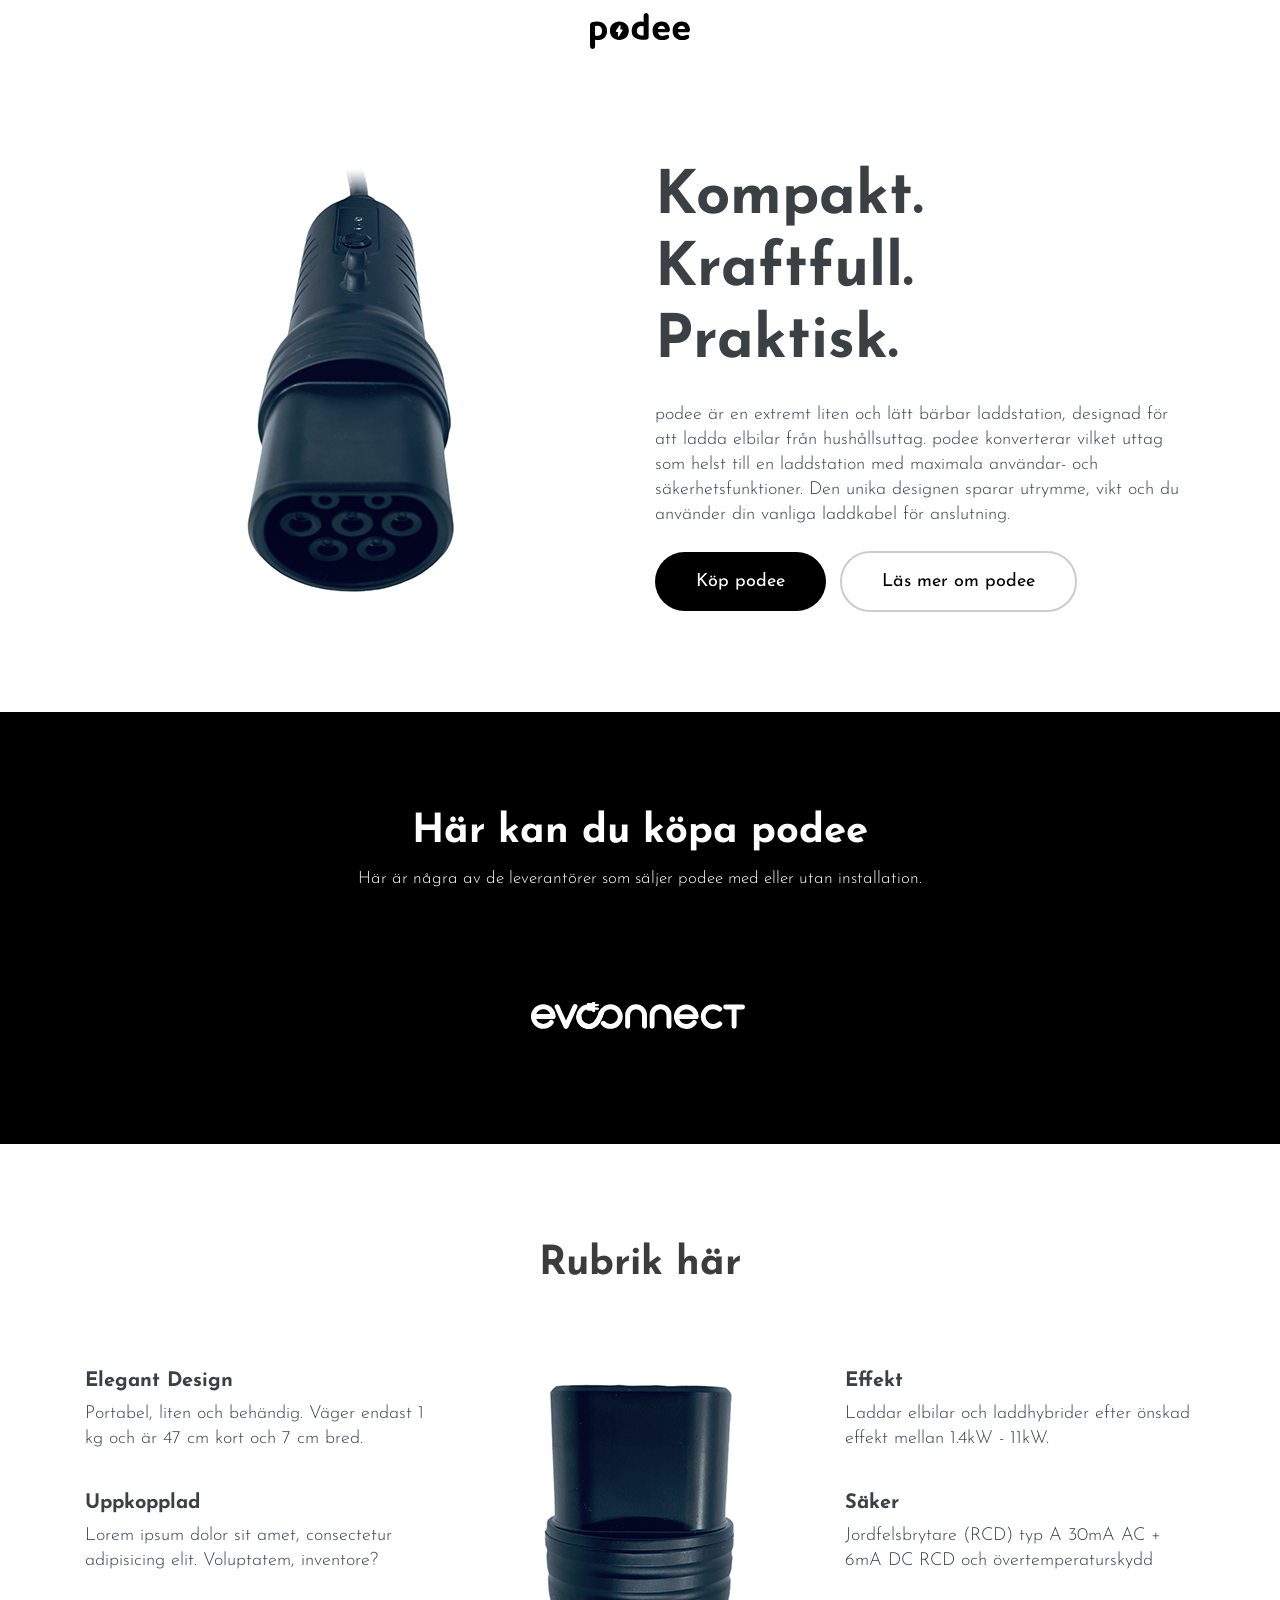
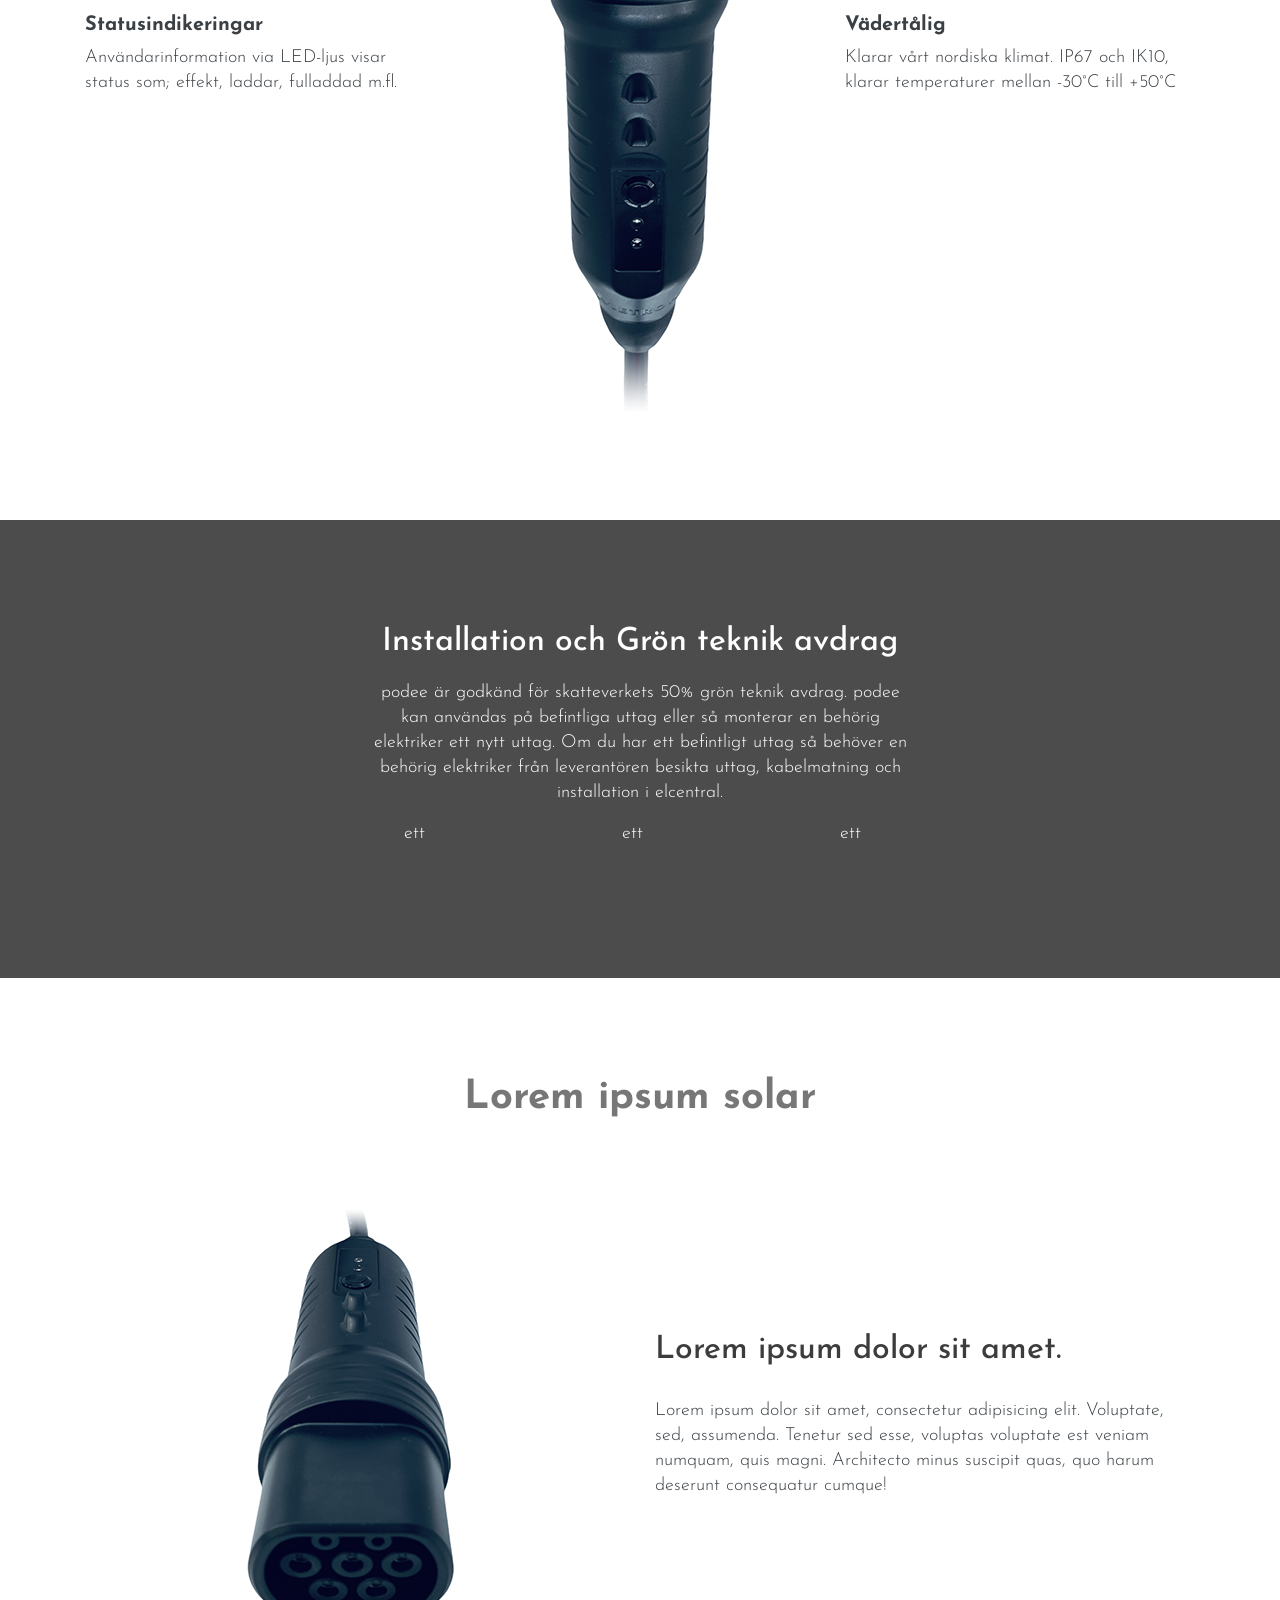
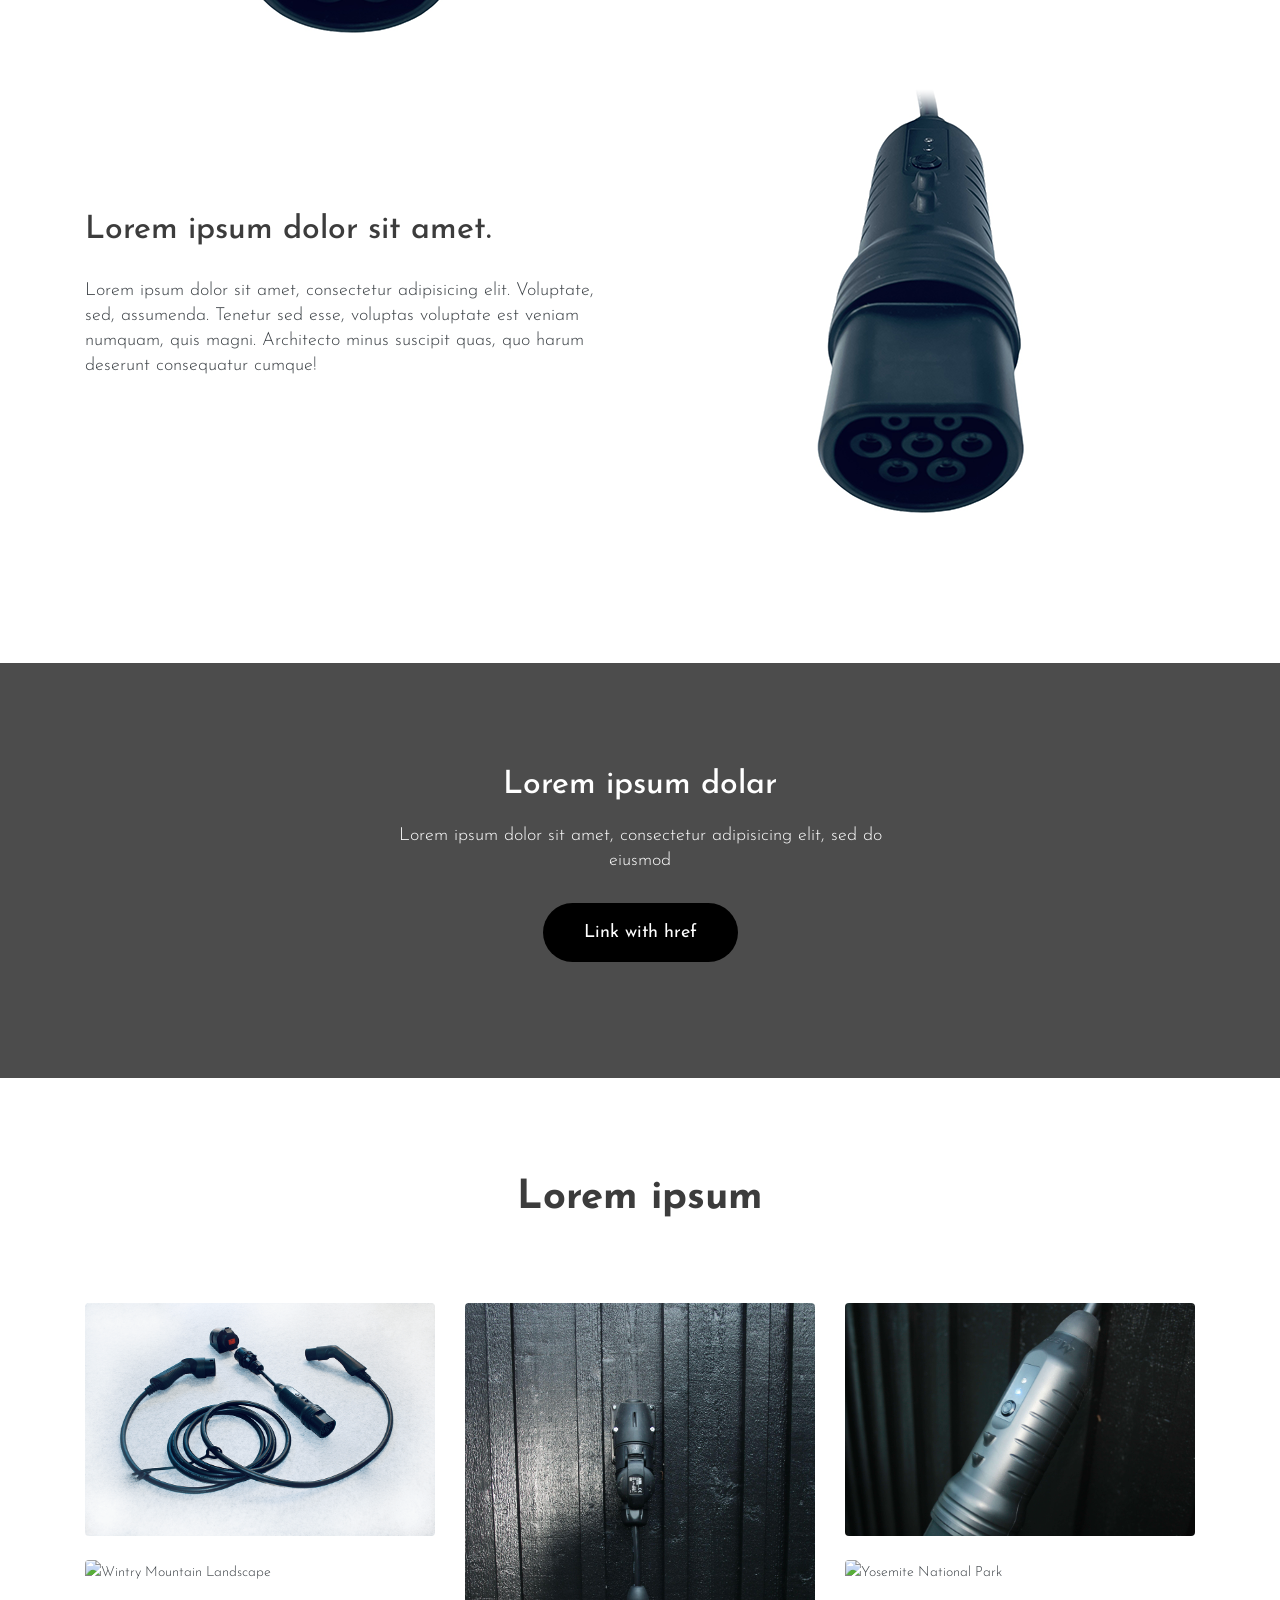
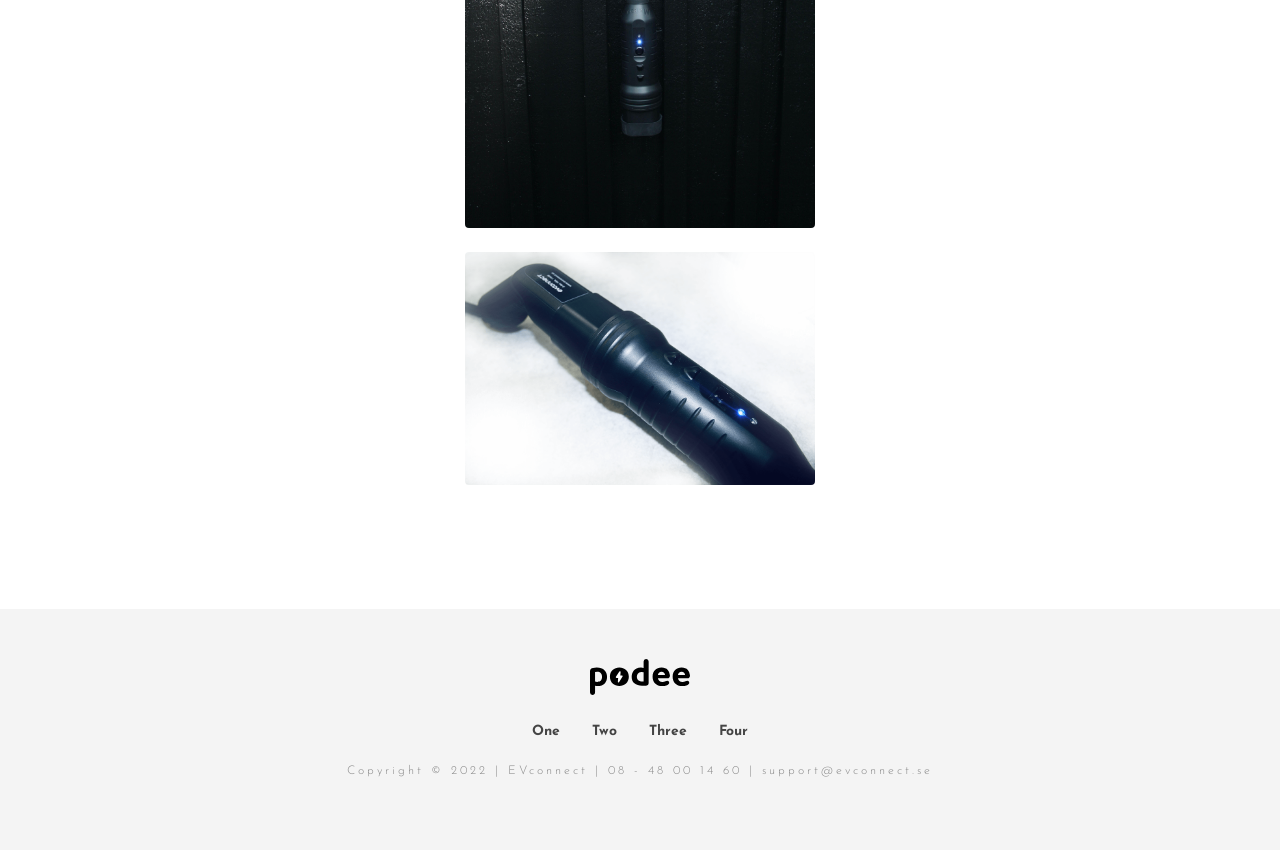
==== commit 79b64625: "Update index.html" ====
--- a/index.html
+++ b/index.html
@@ -223,12 +223,12 @@
         <p class="text-white">podee är godkänd för skatteverkets 50% grön teknik avdrag. podee kan användas på befintliga uttag eller så monterar en behörig elektriker ett nytt uttag. Om du har ett befintligt uttag så behöver en behörig elektriker från leverantören besikta uttag, kabelmatning och installation i elcentral.</p>
 </div>
   </div>
-  <div class="col-12">
-<div class="row justify-content-center">
-<article class="clients"><p class="text-white">ett</p></article>
-<article class="clients"><p class="text-white">ett</p></article>
-<article class="clients"><p class="text-white">ett</p></article>
-</div>
+<div class="col-12">
+  <div class="row justify-content-center">
+    <article class="clients"><p class="text-white"><i class="fa fa-solid fa-screwdriver-wrench"></i>ett</p></article>
+    <article class="clients"><p class="text-white">ett</p></article>
+    <article class="clients"><p class="text-white">ett</p></article>
+  </div>
 </div>
 </div>
 </section>
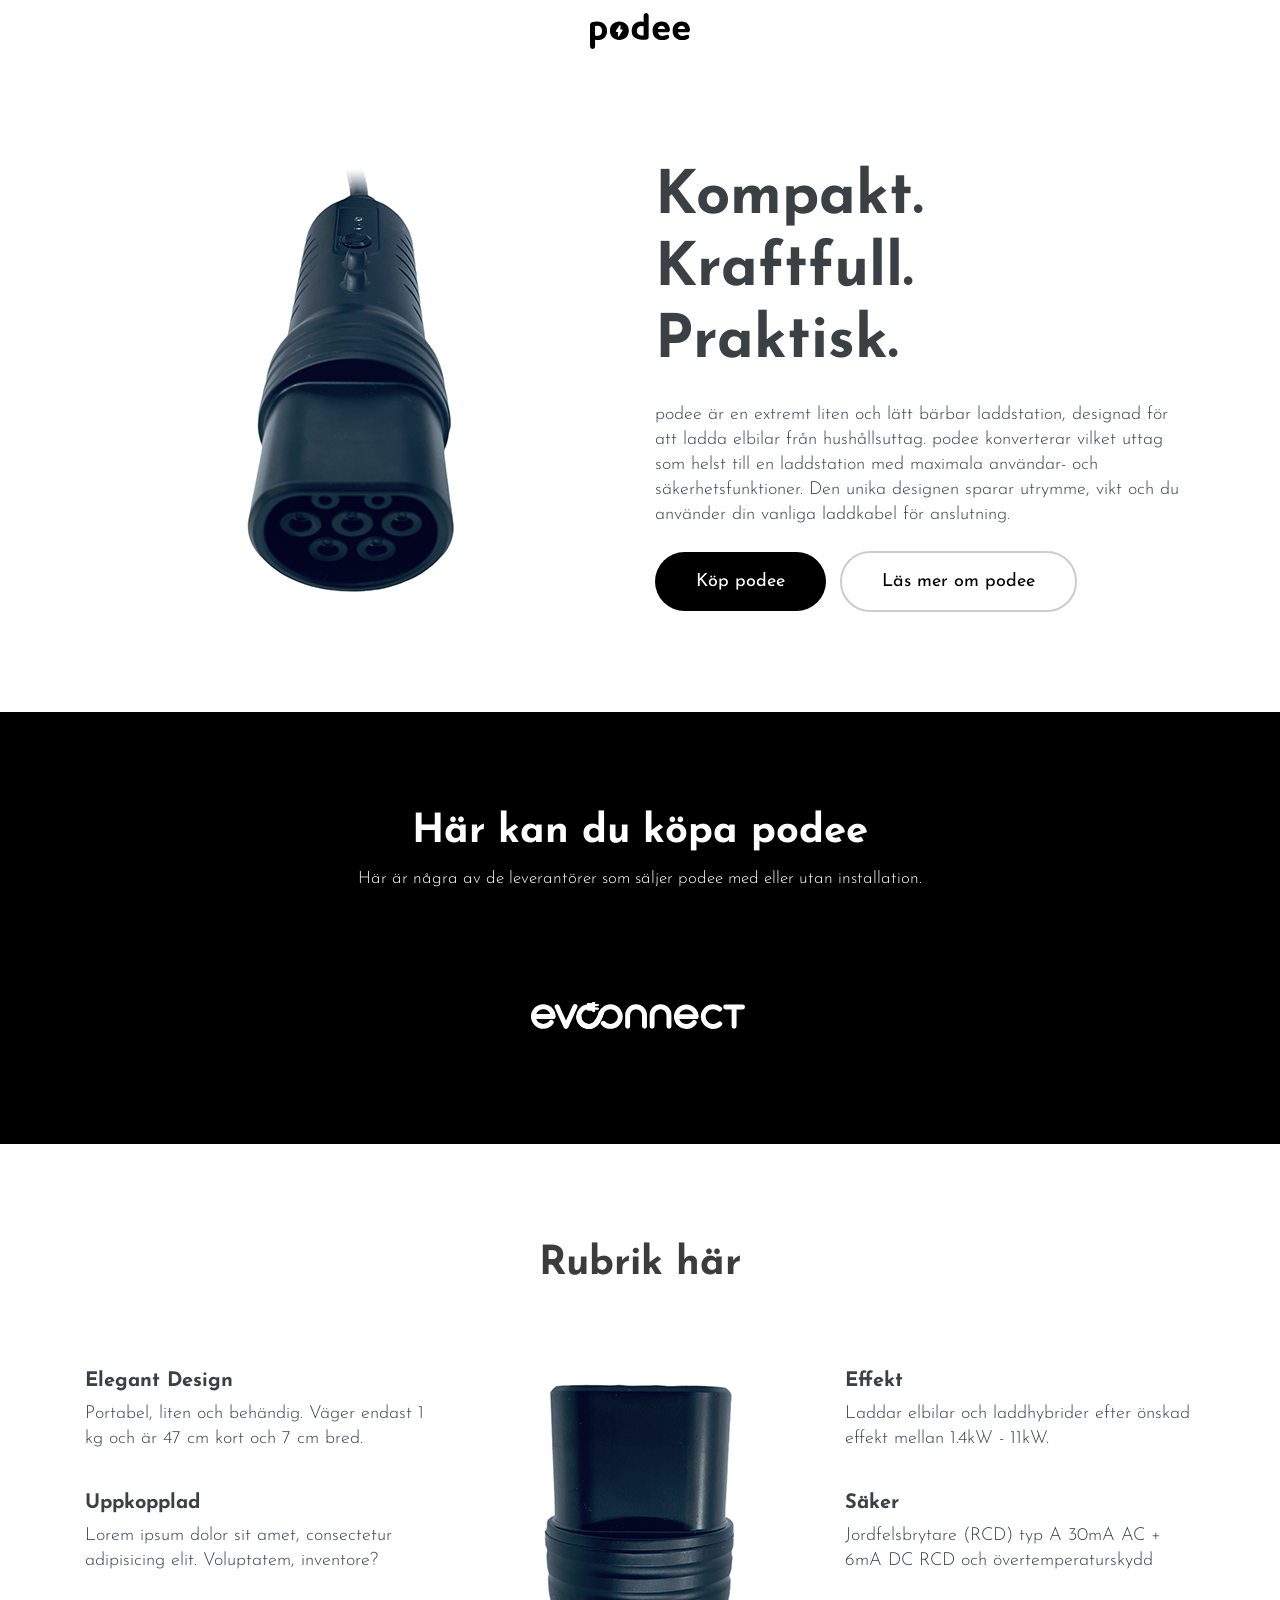
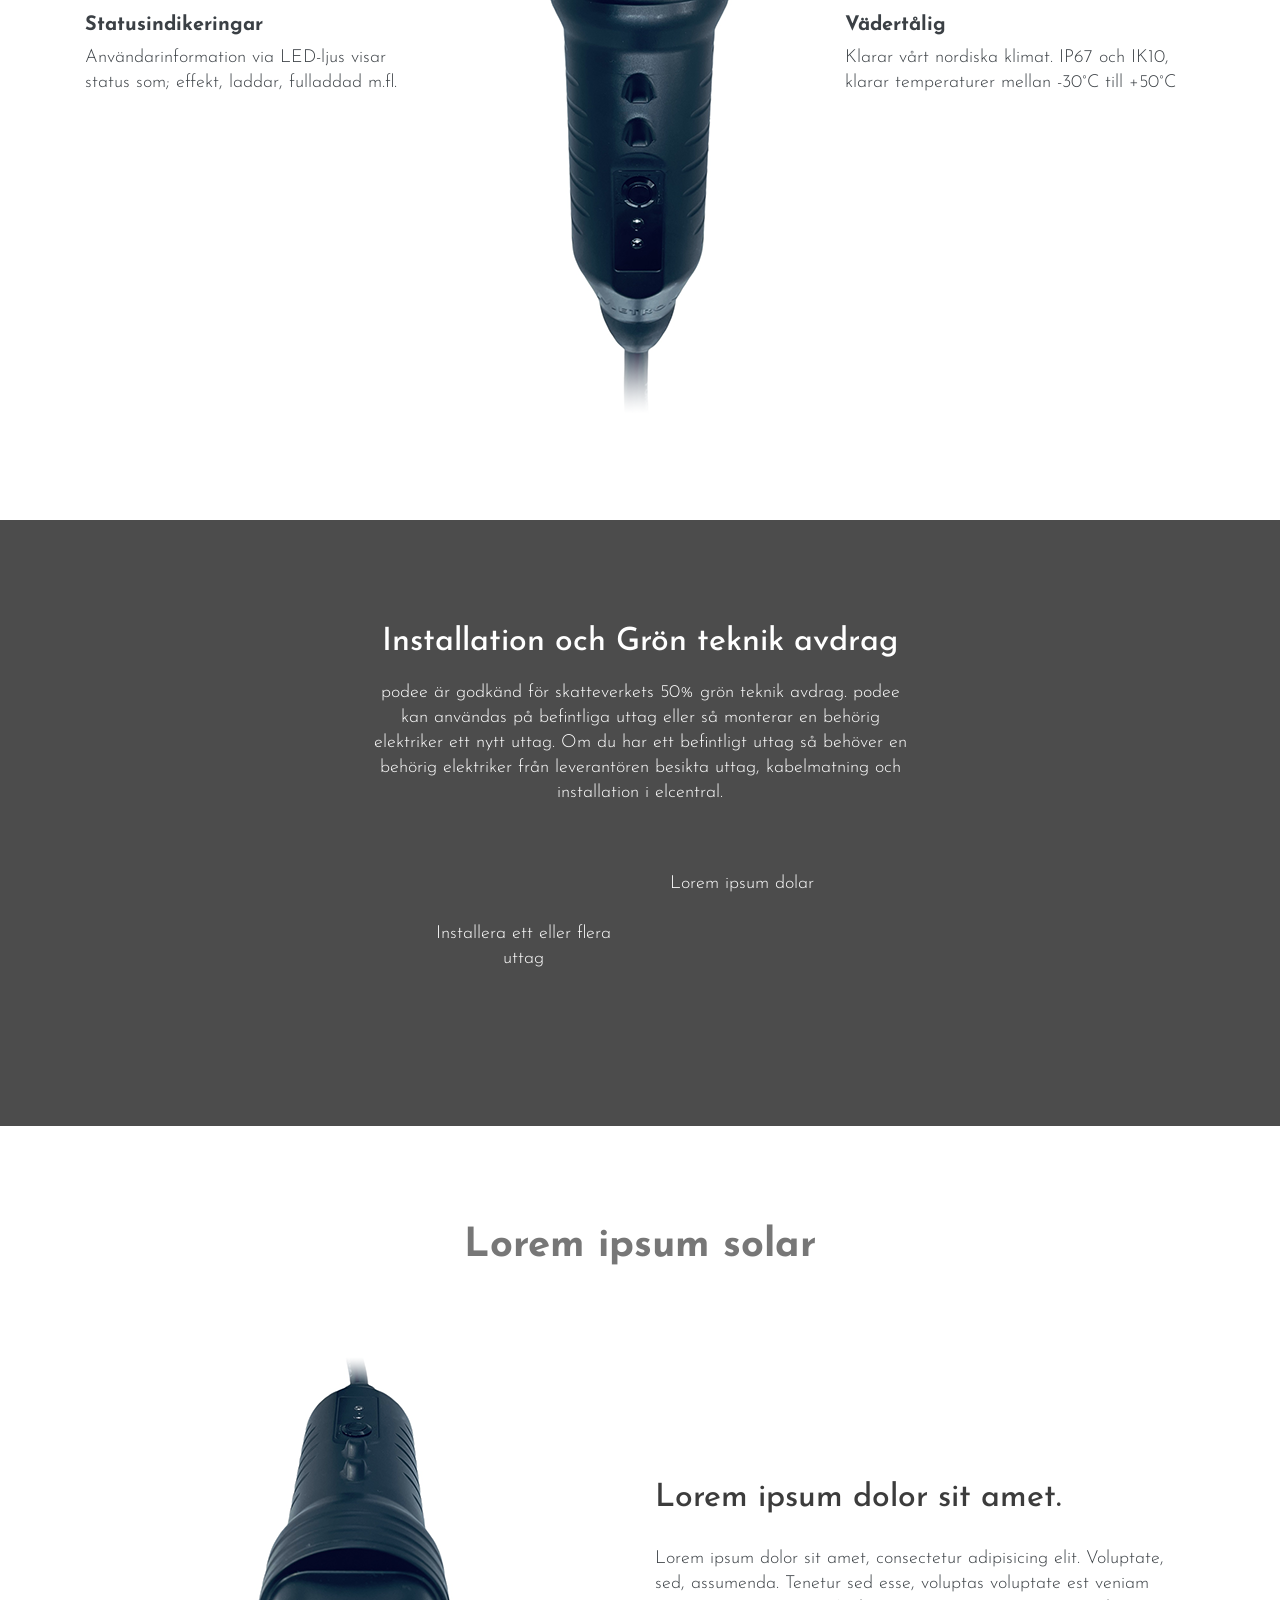
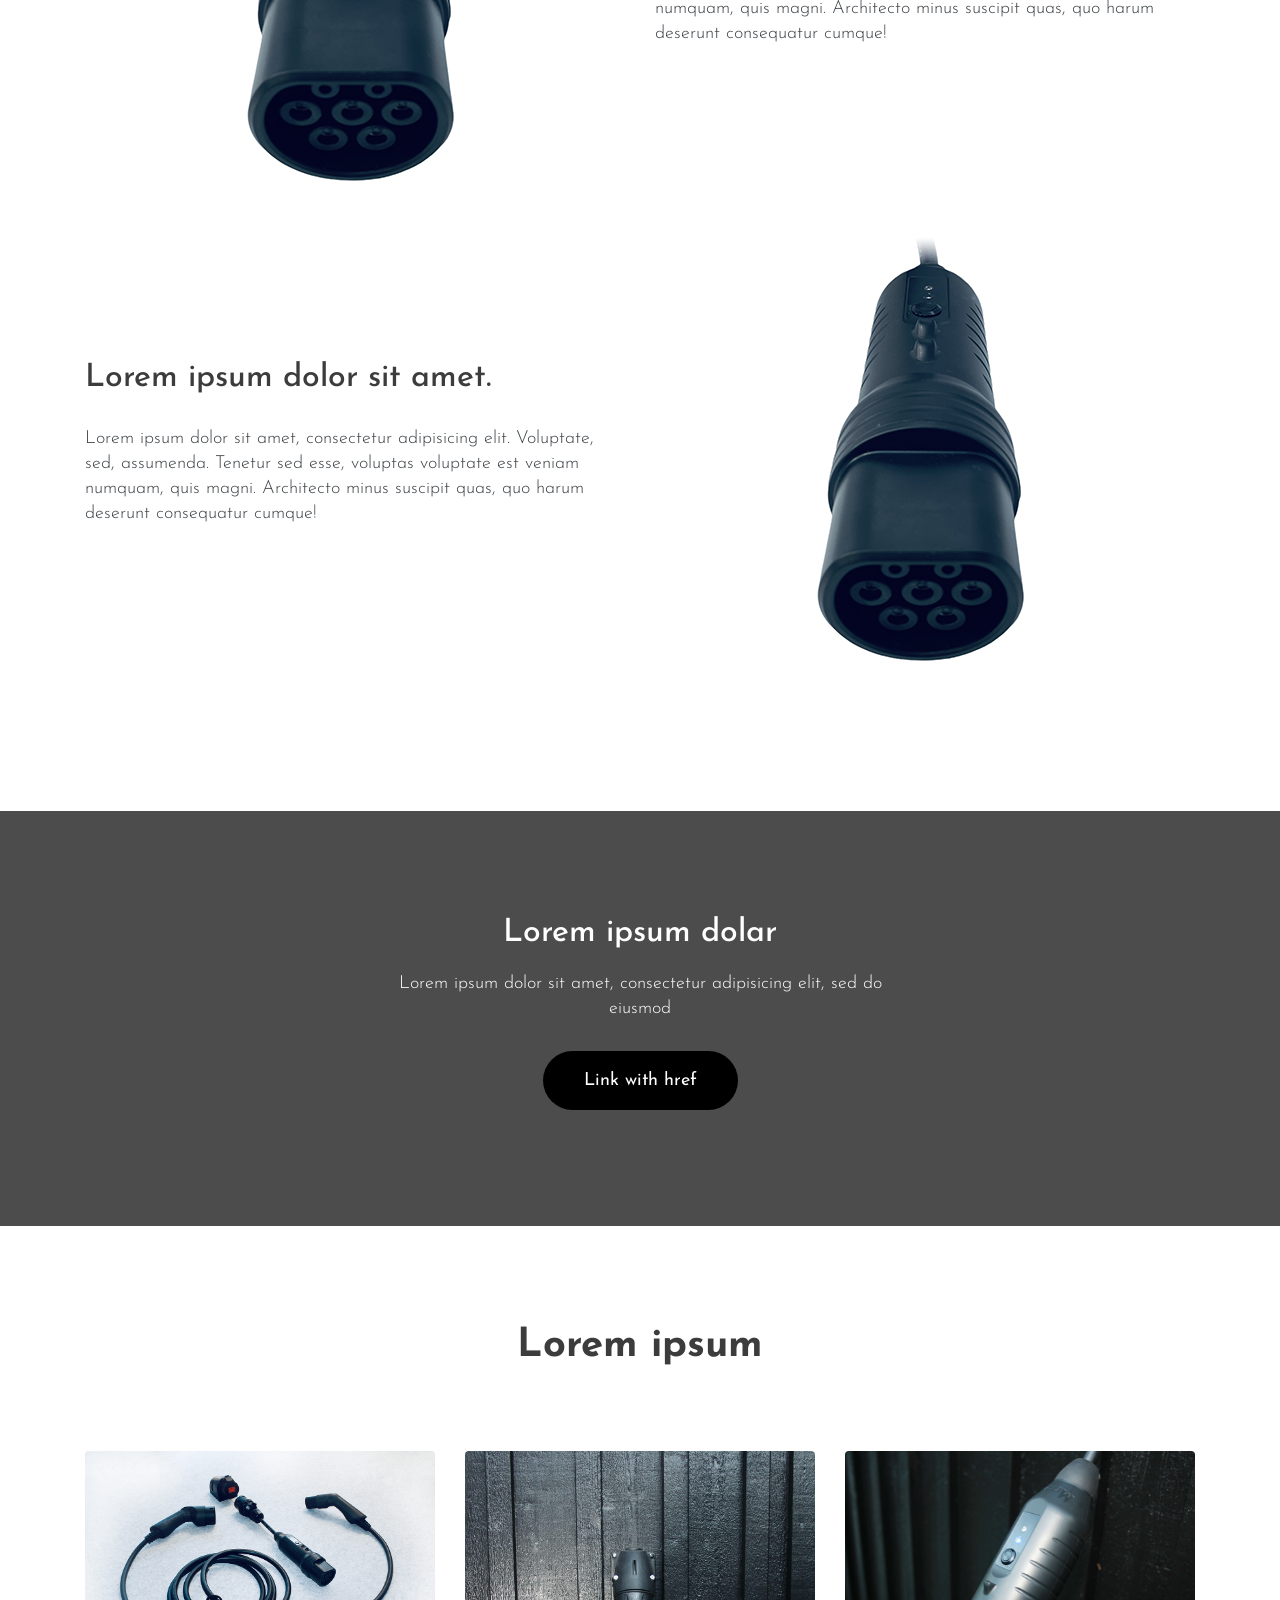
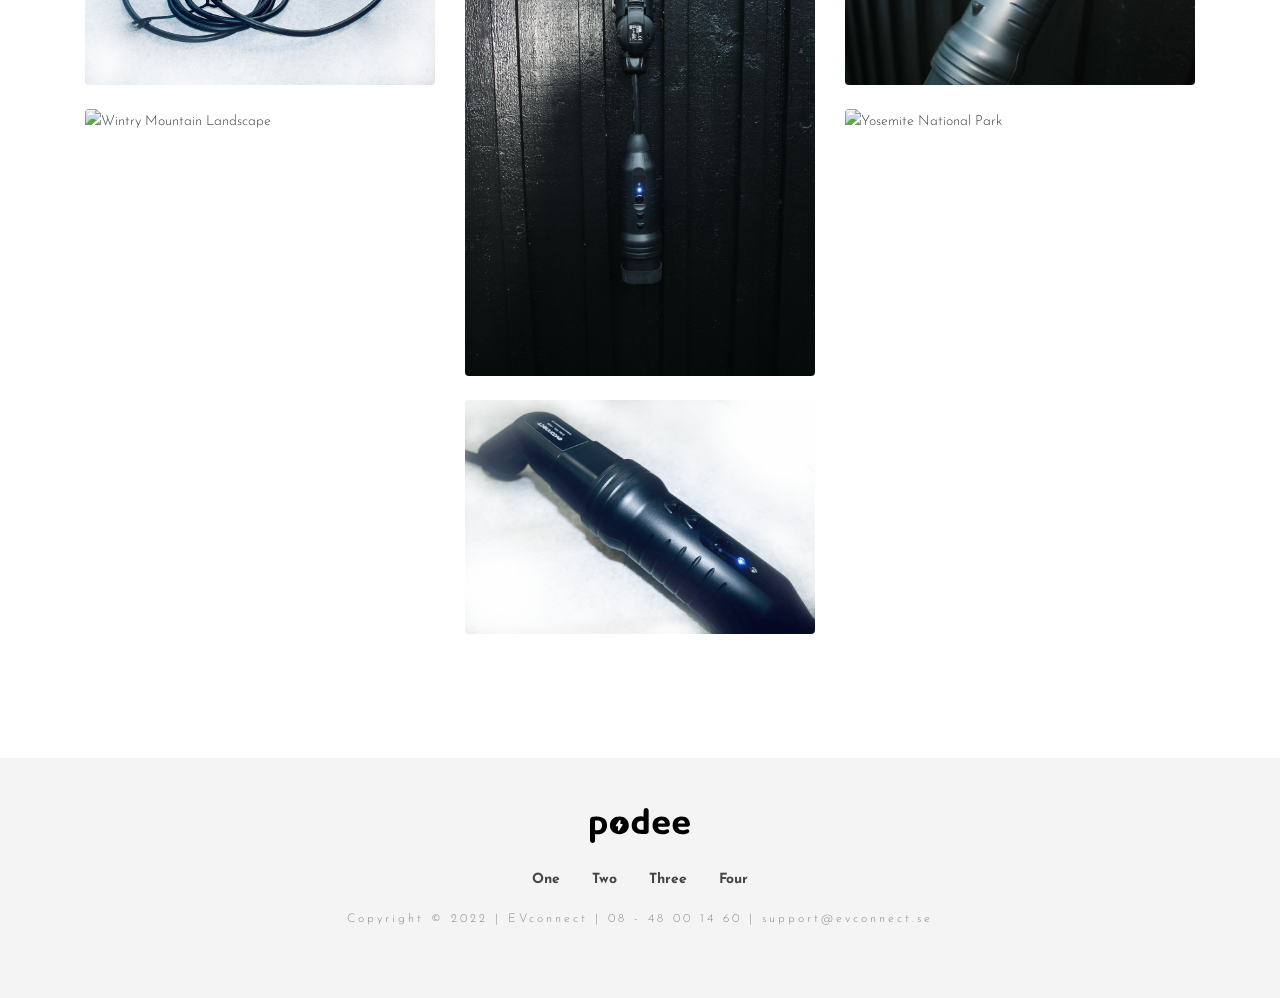
==== commit caec48b9: "Update index.html" ====
--- a/index.html
+++ b/index.html
@@ -223,11 +223,35 @@
         <p class="text-white">podee är godkänd för skatteverkets 50% grön teknik avdrag. podee kan användas på befintliga uttag eller så monterar en behörig elektriker ett nytt uttag. Om du har ett befintligt uttag så behöver en behörig elektriker från leverantören besikta uttag, kabelmatning och installation i elcentral.</p>
 </div>
   </div>
+  <br><br>
 <div class="col-12">
   <div class="row justify-content-center">
-    <article class="clients"><p class="text-white"><i class="fa fa-solid fa-screwdriver-wrench"></i>ett</p></article>
-    <article class="clients"><p class="text-white">ett</p></article>
-    <article class="clients"><p class="text-white">ett</p></article>
+    
+
+
+<article class="clients">
+<div class="mb-40 text-center text-white">
+<i class="fa fa-regular fa-piggy-bank" style="font-size:30px;"></i>
+<br><br>
+<p class="text-white">Installera ett eller flera uttag</p>
+</div>
+</article>
+
+<article class="clients">
+<div class="mb-40 text-center text-white">
+<i class="fa fa-regular fa-piggy-bank" style="font-size:30px;"></i>
+<p class="text-white">Lorem ipsum dolar</p>
+</div>
+</article>
+
+<!-- <article class="clients">
+<div class="mb-40 text-center text-white">
+<i class="fa fa-regular fa-bolt"></i>
+<p class="text-white">Lorem ipsum dolar</p>
+</div>
+</article> -->
+
+
   </div>
 </div>
 </div>
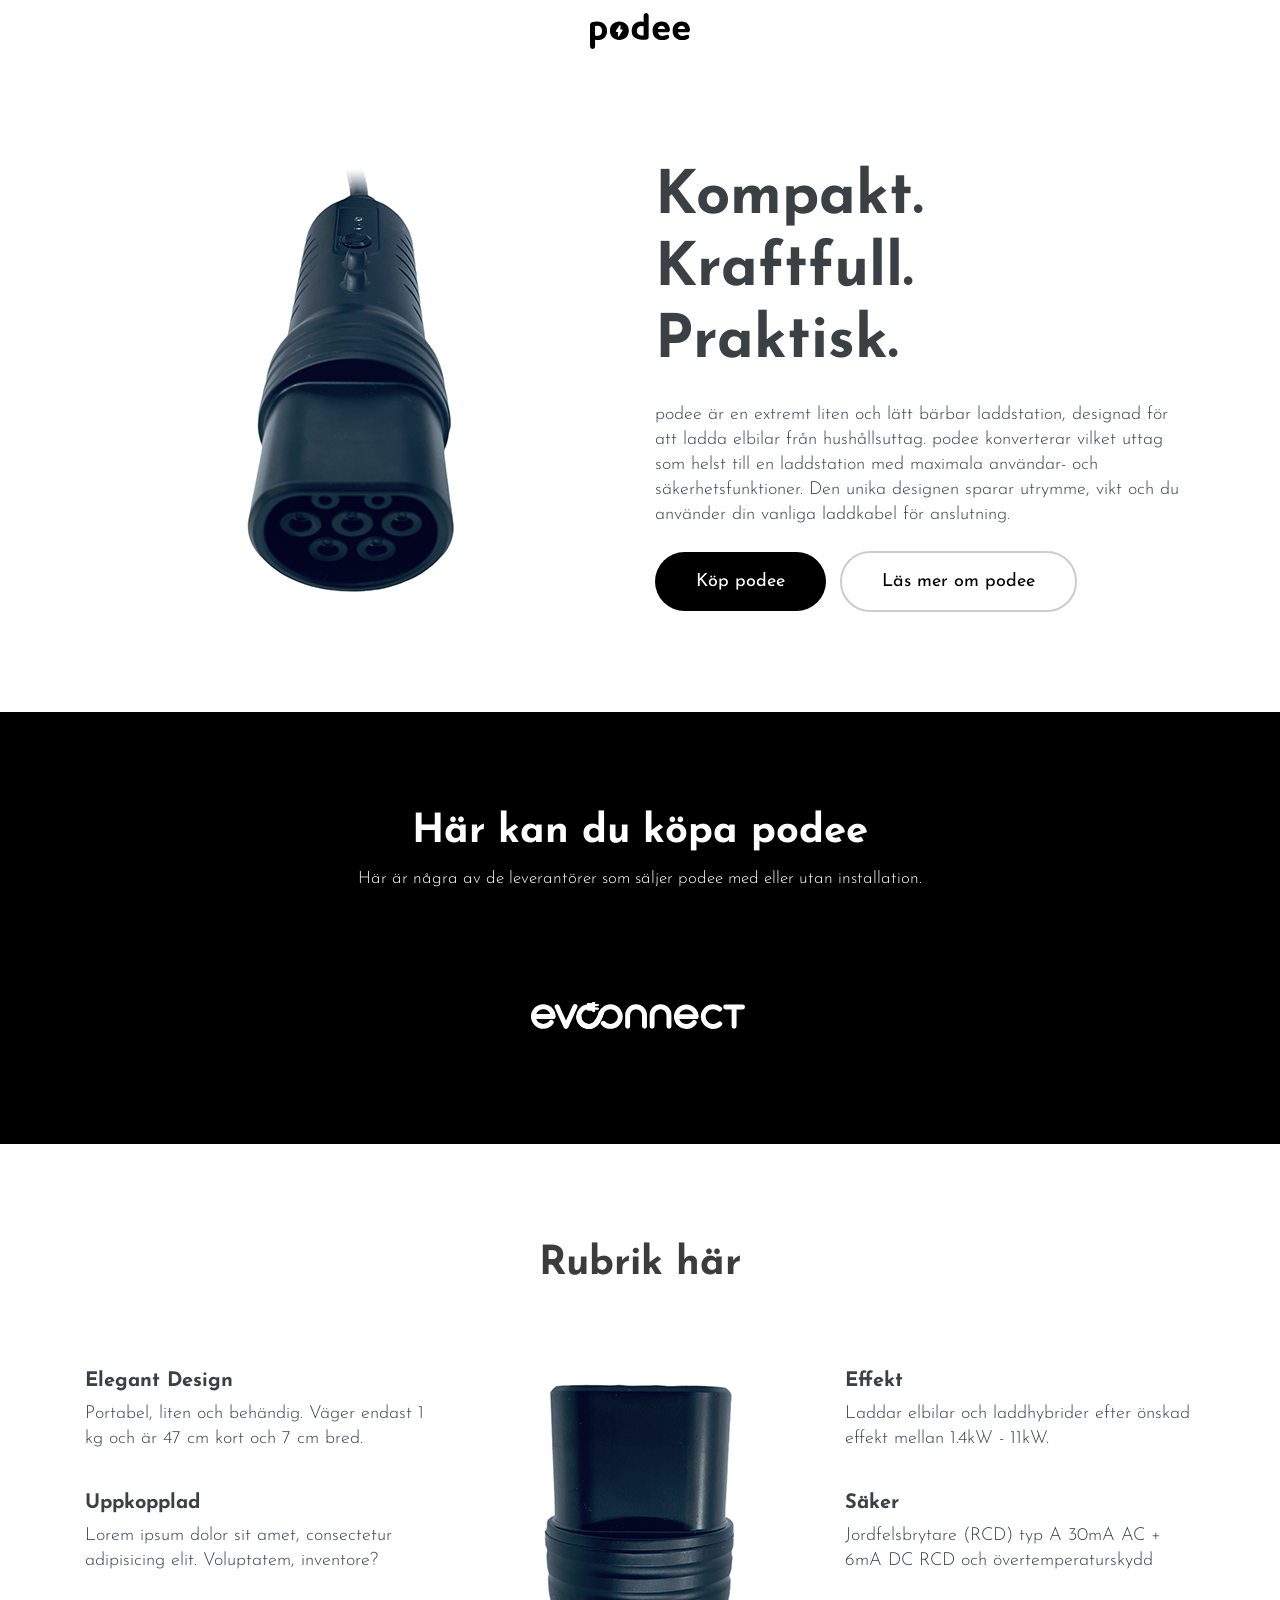
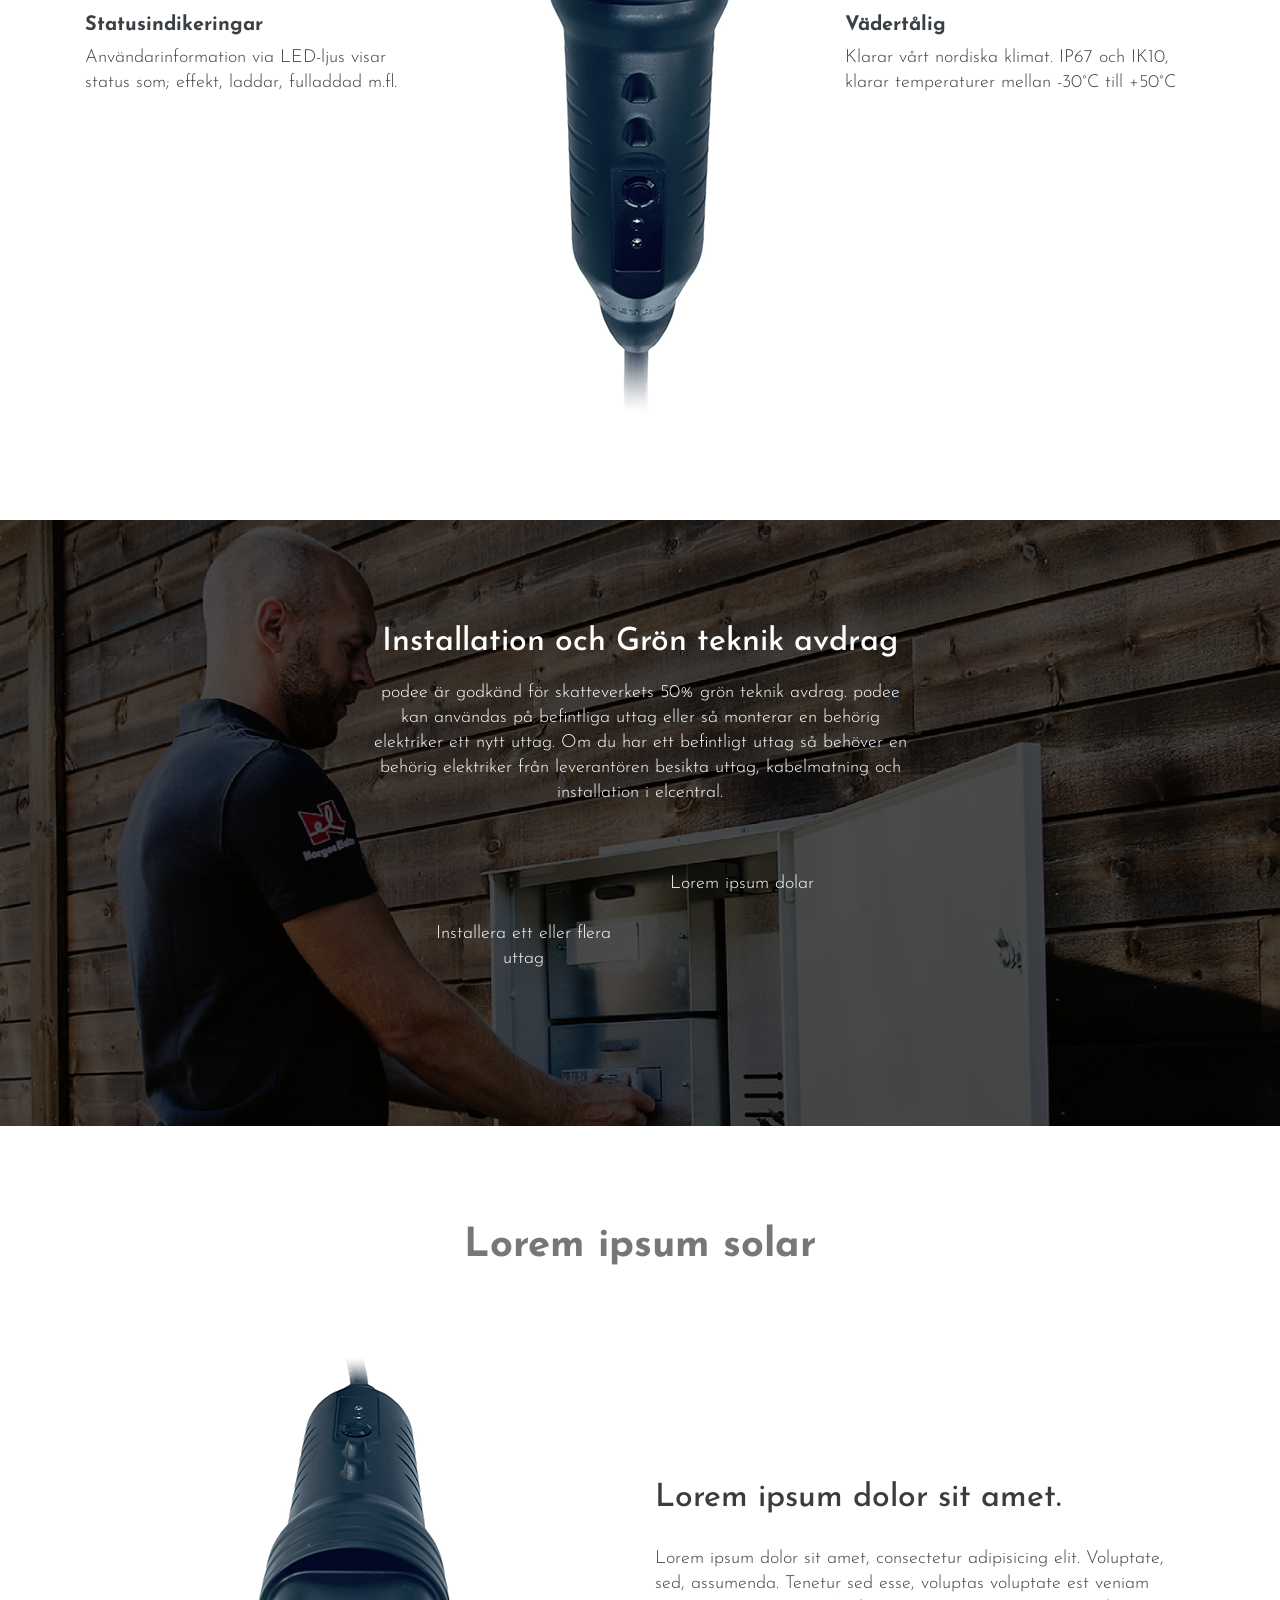
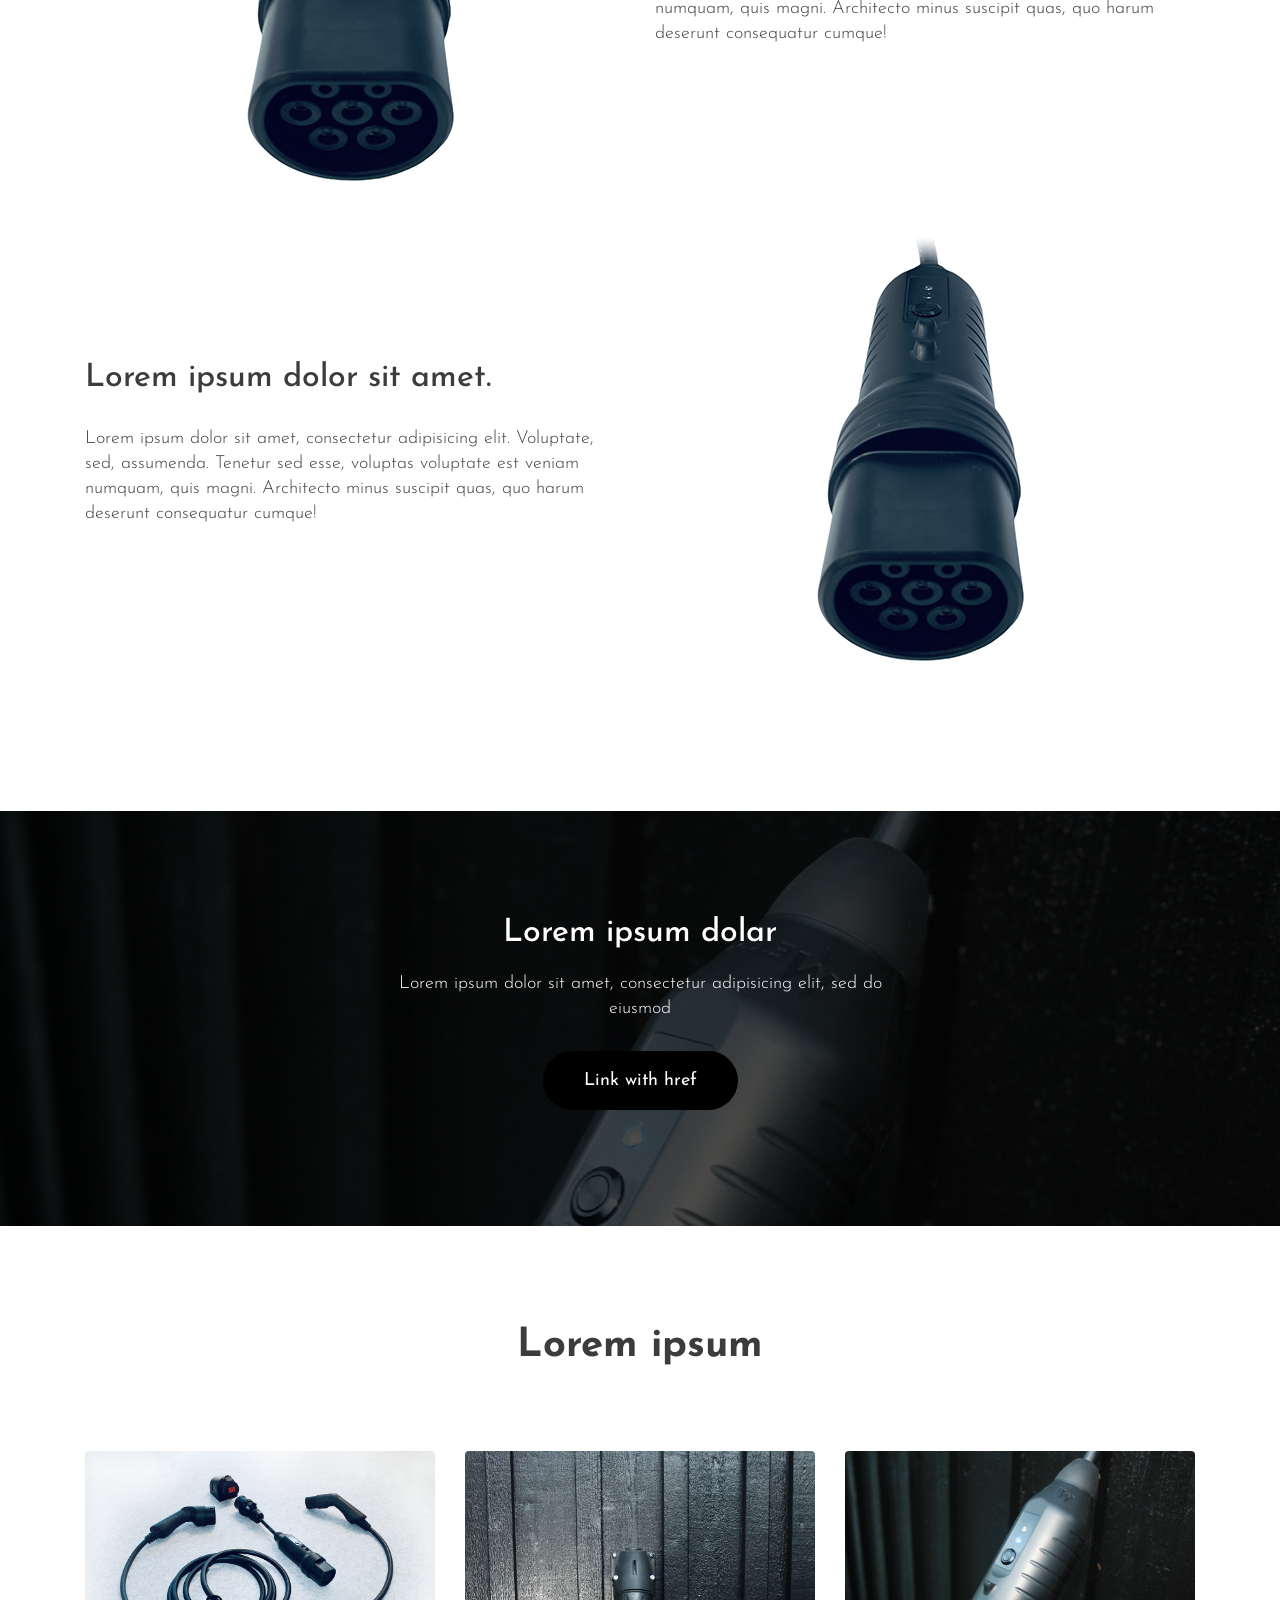
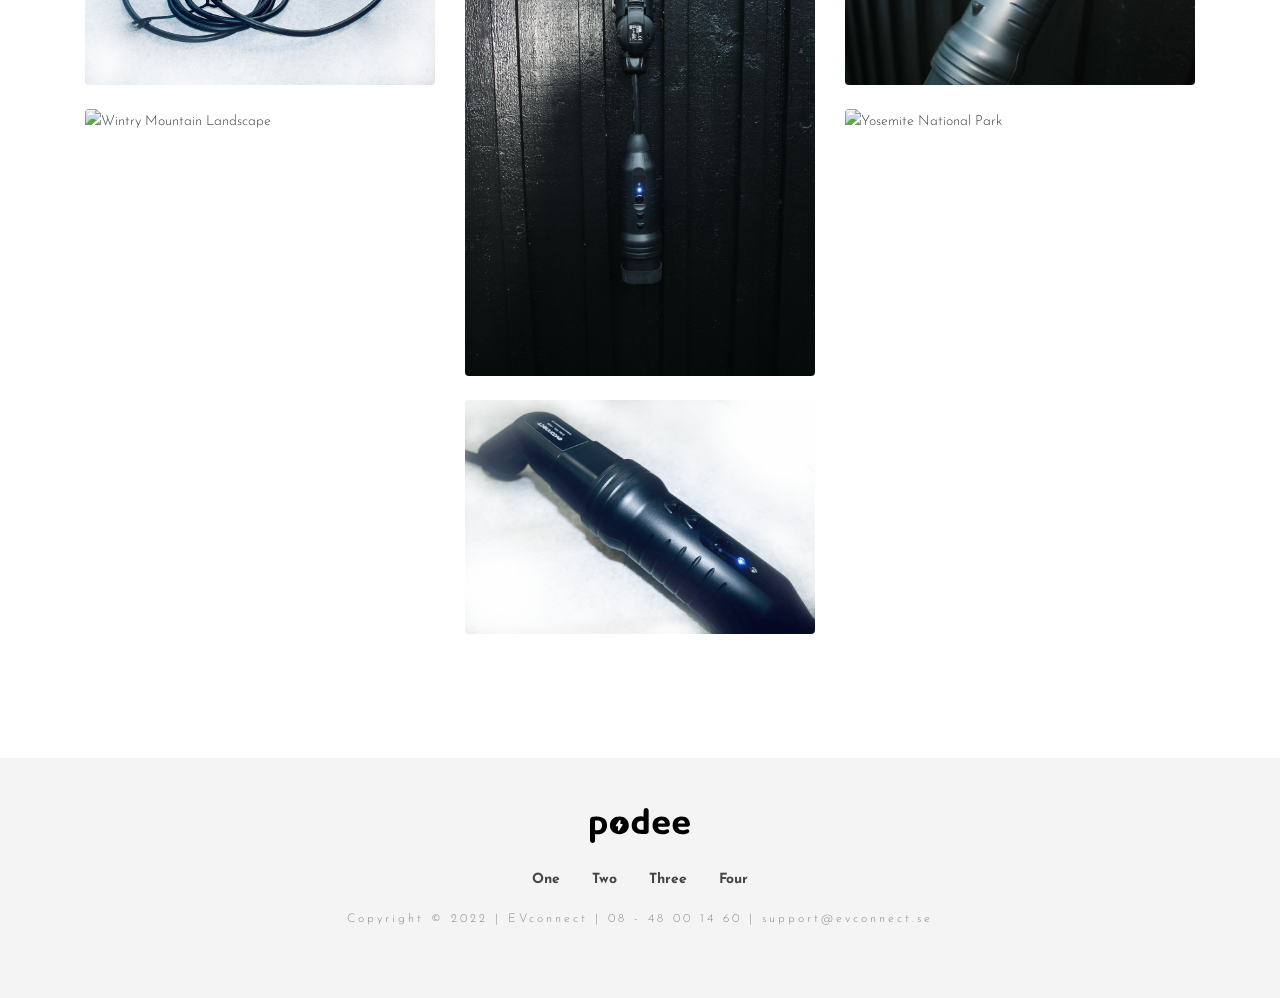
==== commit be41c32c: "bg attacjment scroll" ====
--- a/css/style.css
+++ b/css/style.css
@@ -480,9 +480,11 @@
     call-to-action start
 --*/
 .call-to-action {
-  background-attachment: fixed;
+  background-attachment: scroll;
   background-repeat: no-repeat;
   background-size: cover;
+
+  max-width: 100%;
 }
 
 .input-group {
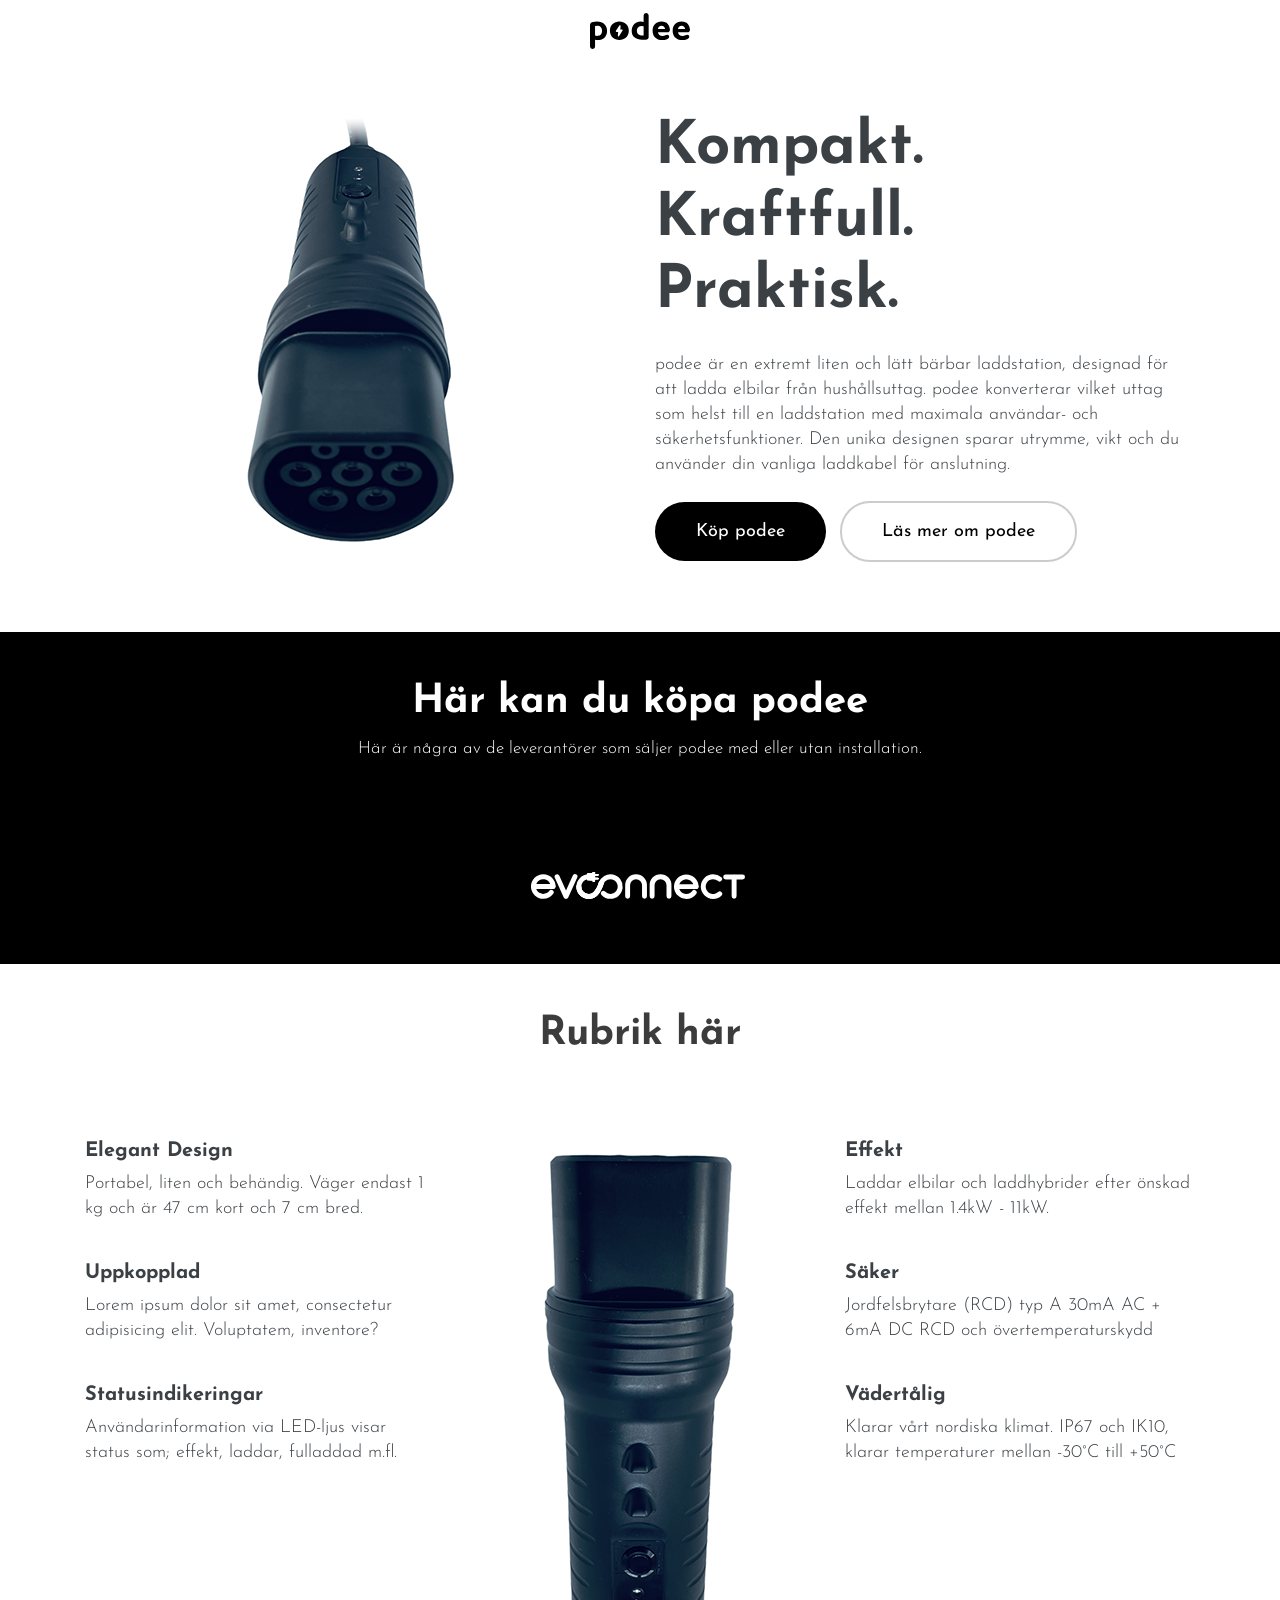
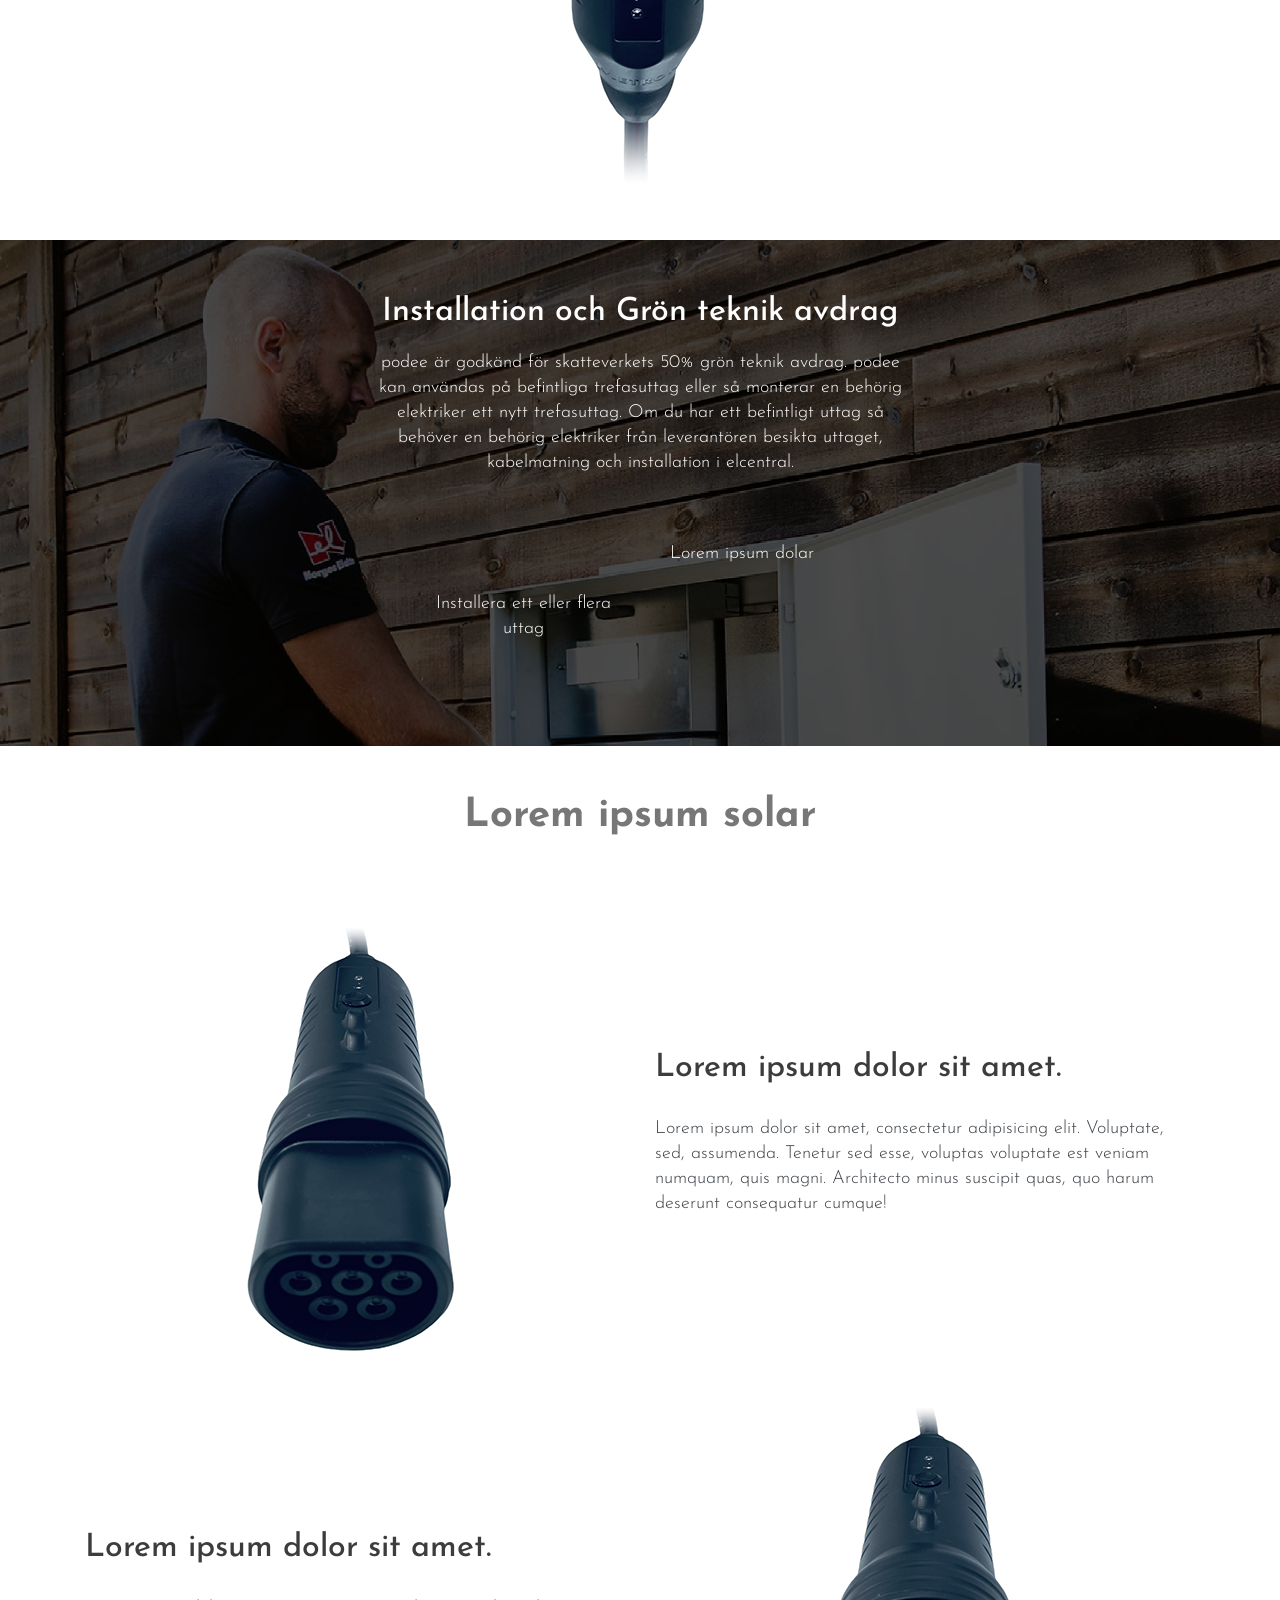
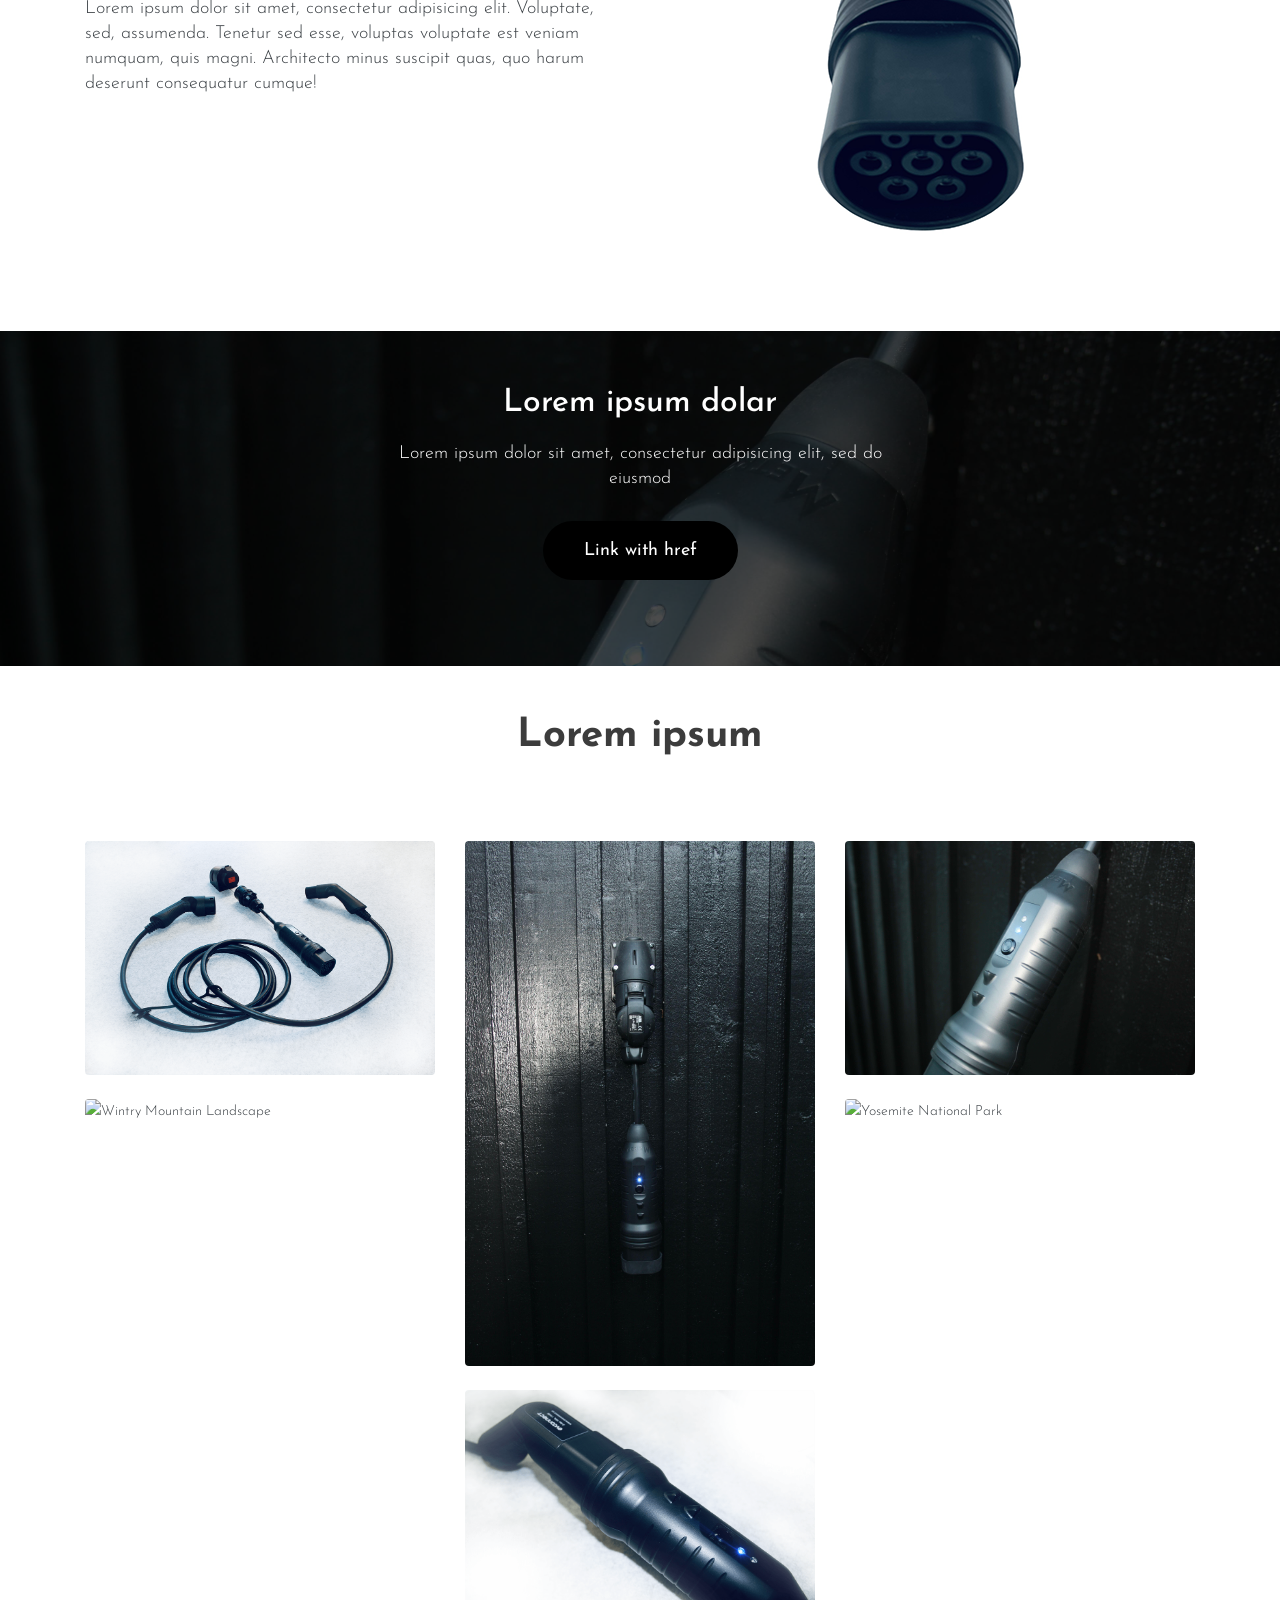
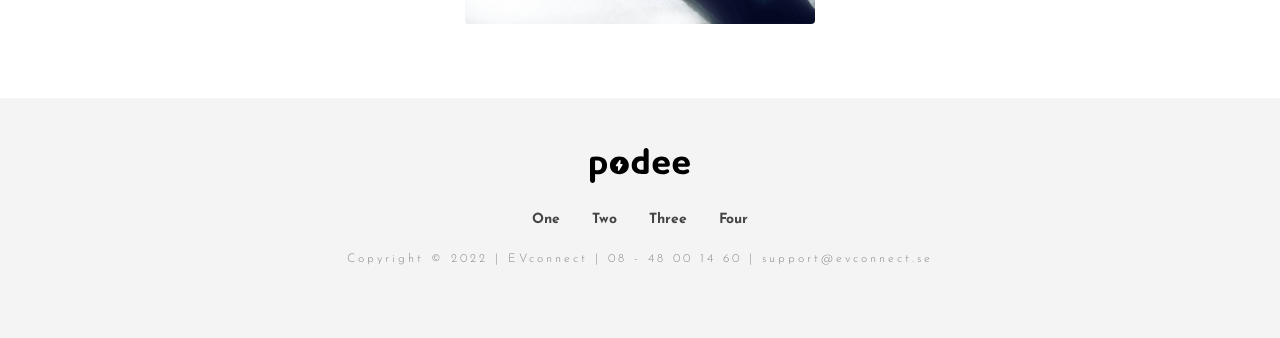
==== commit 0afa05a9: "chat" ====
--- a/index.html
+++ b/index.html
@@ -220,7 +220,7 @@
     <div class="row">
       <div class="col-lg-6 col-md-8 text-center mx-auto">
         <h2 class="subheading text-white">Installation och Grön teknik avdrag</h2>
-        <p class="text-white">podee är godkänd för skatteverkets 50% grön teknik avdrag. podee kan användas på befintliga uttag eller så monterar en behörig elektriker ett nytt uttag. Om du har ett befintligt uttag så behöver en behörig elektriker från leverantören besikta uttag, kabelmatning och installation i elcentral.</p>
+        <p class="text-white">podee är godkänd för skatteverkets 50% grön teknik avdrag. podee kan användas på befintliga trefasuttag eller så monterar en behörig elektriker ett nytt trefasuttag. Om du har ett befintligt uttag så behöver en behörig elektriker från leverantören besikta uttaget, kabelmatning och installation i elcentral.</p>
 </div>
   </div>
   <br><br>
@@ -570,6 +570,9 @@
 <script src="plugins/slick/slick.min.js"></script>
 
 <script src="js/script.js"></script>
+
+<script id="gorgias-chat-widget-install-v2" src="https://config.gorgias.chat/gorgias-chat-bundle-loader.js?applicationId=18665"></script>
+
 </body>
 </html>
 <footer>
--- a/css/style.css
+++ b/css/style.css
@@ -121,7 +121,7 @@
 }
 
 .section {
-  padding: 100px 0;
+  padding: 50px 0;
 }
 
 .font-size-60 {
@@ -201,6 +201,7 @@
 .btn {
   border-radius: 0;
   text-decoration: none !important;
+  margin-bottom: 20px;
 }
 
 .btn-main {
@@ -483,7 +484,7 @@
   background-attachment: scroll;
   background-repeat: no-repeat;
   background-size: cover;
-
+  background-position-x: center;
   max-width: 100%;
 }
 
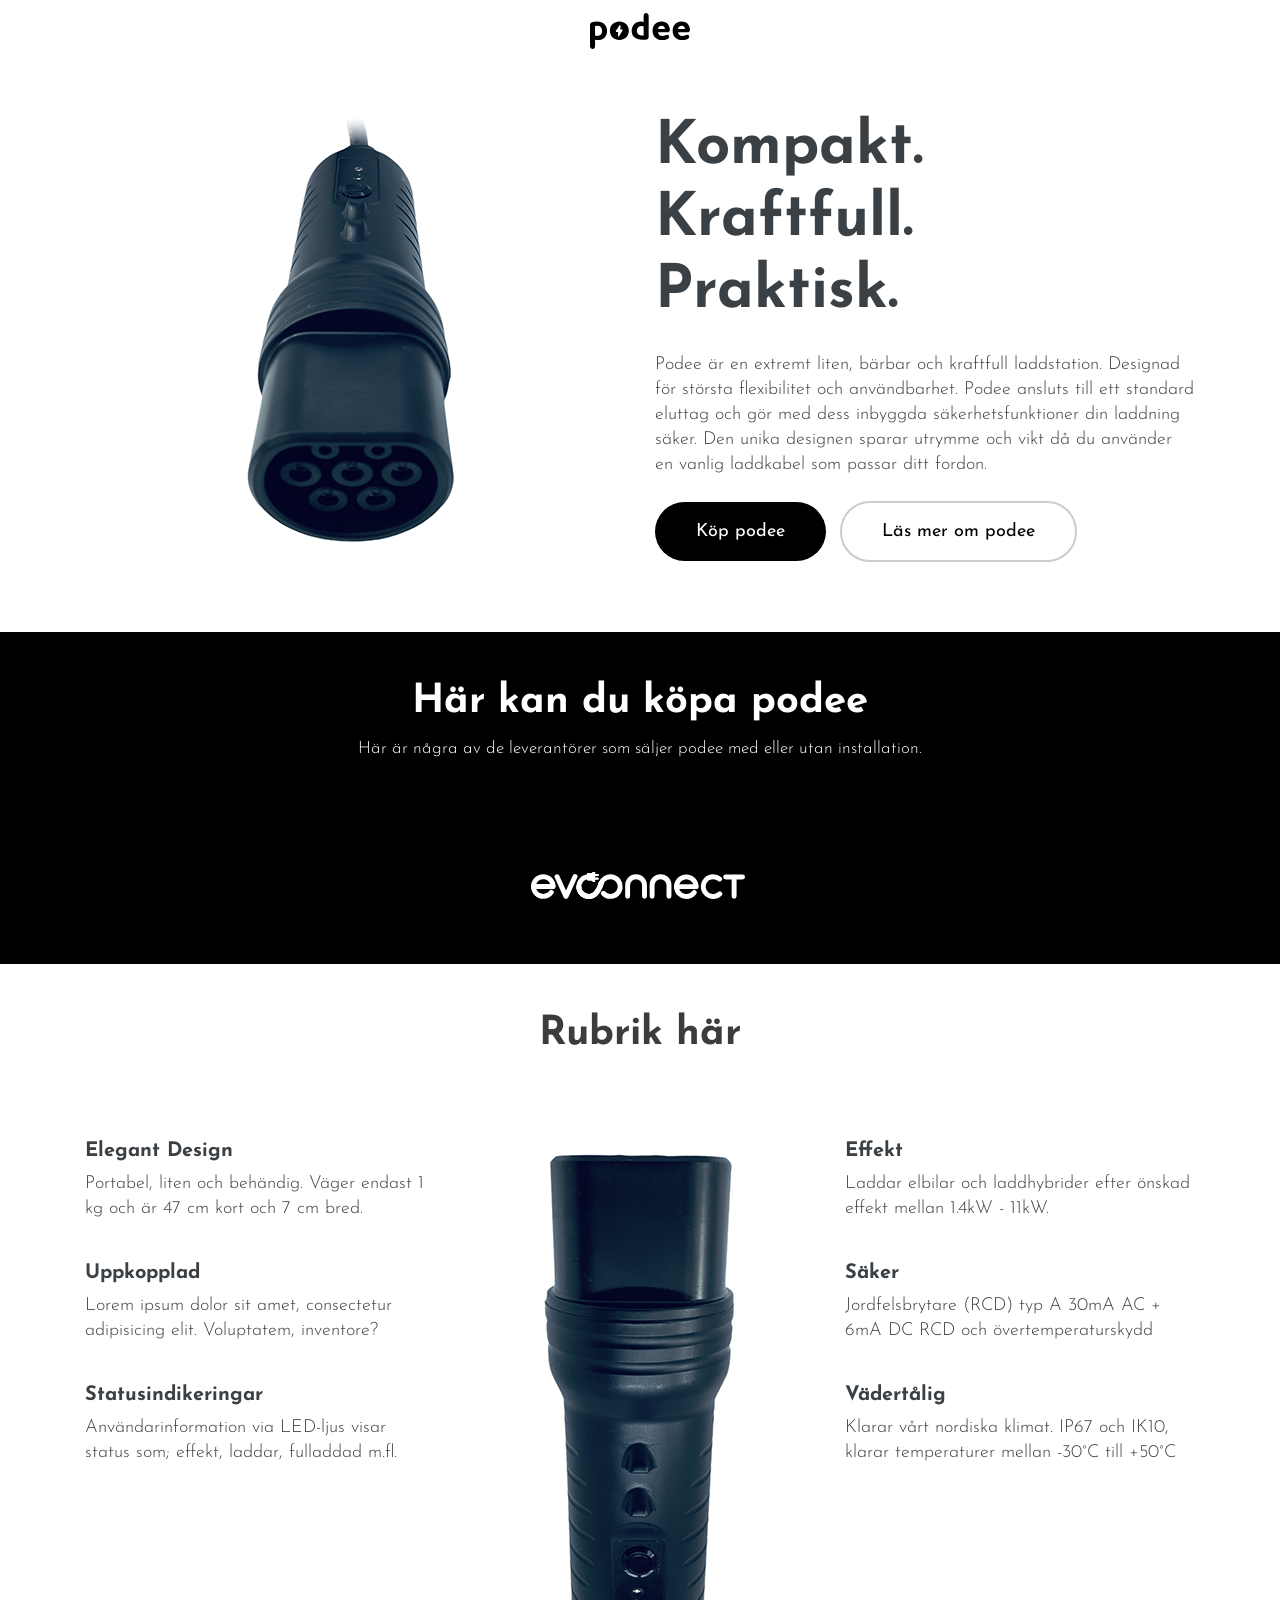
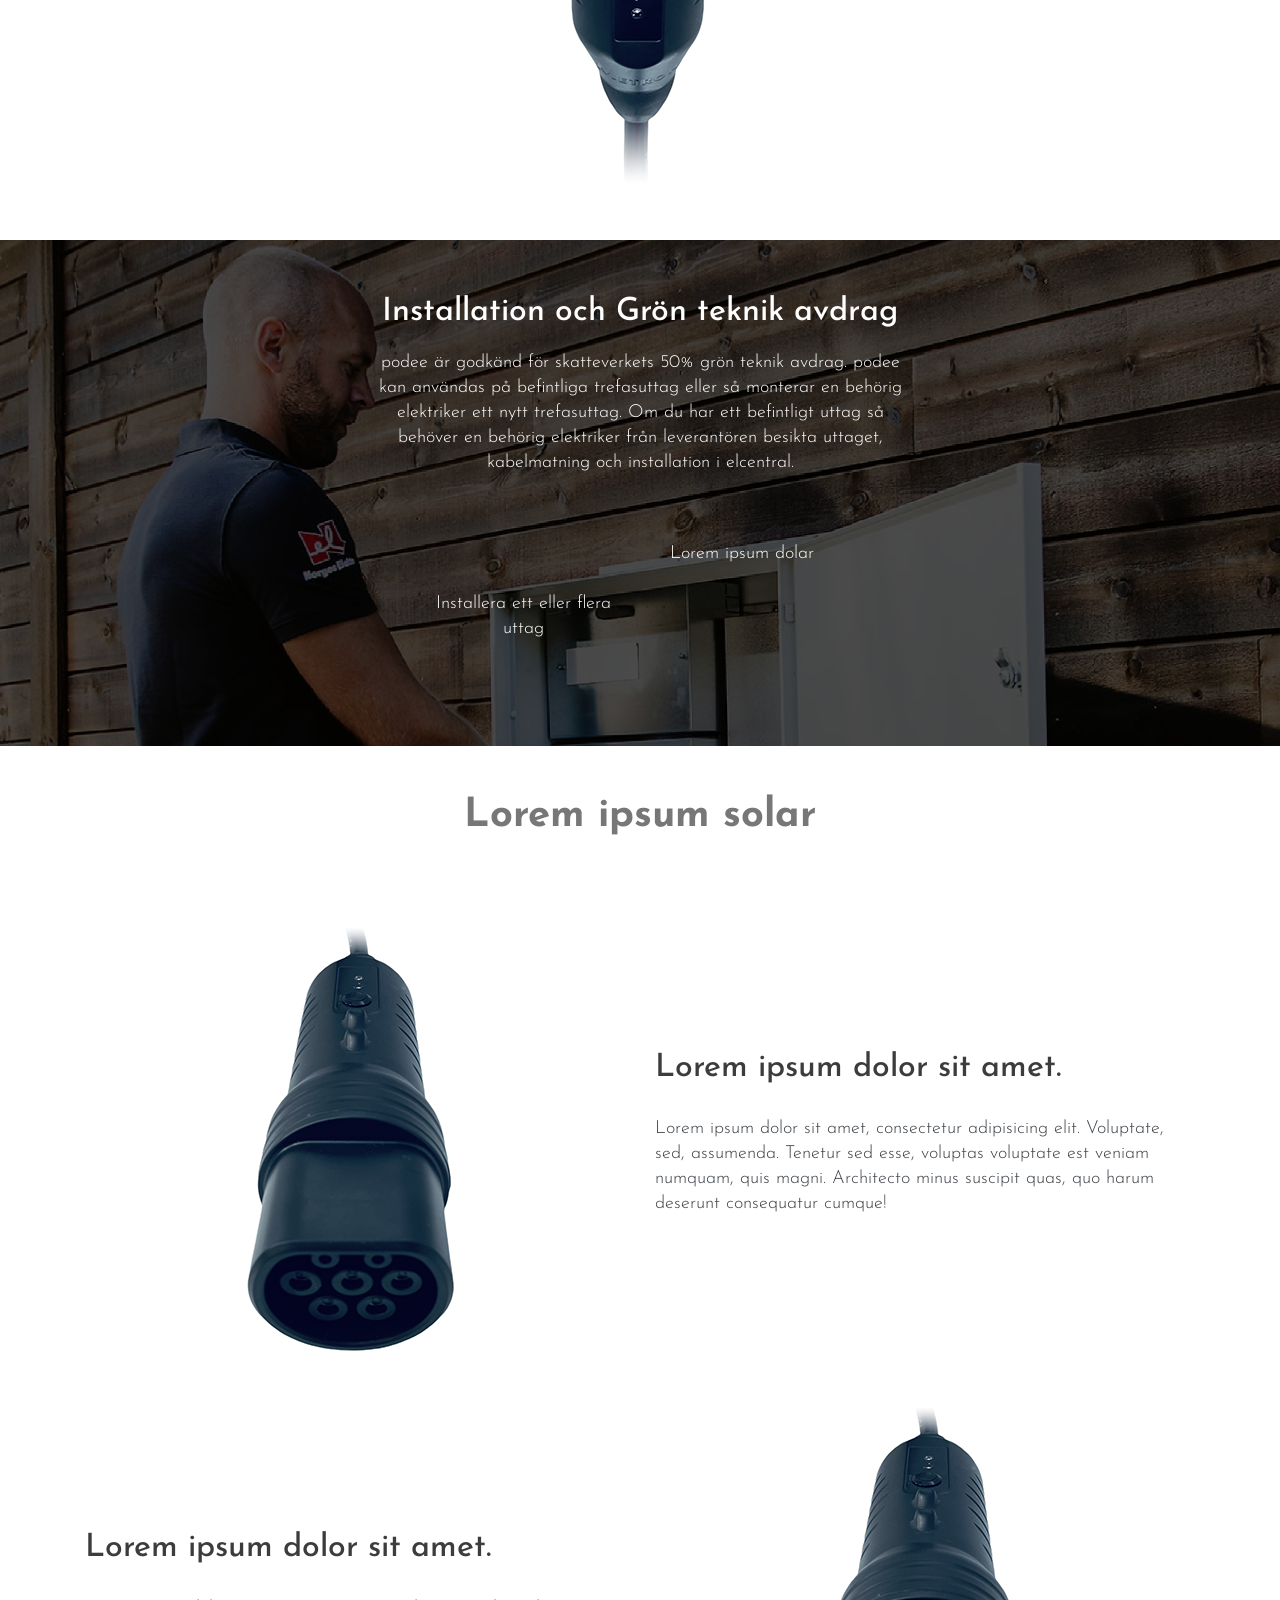
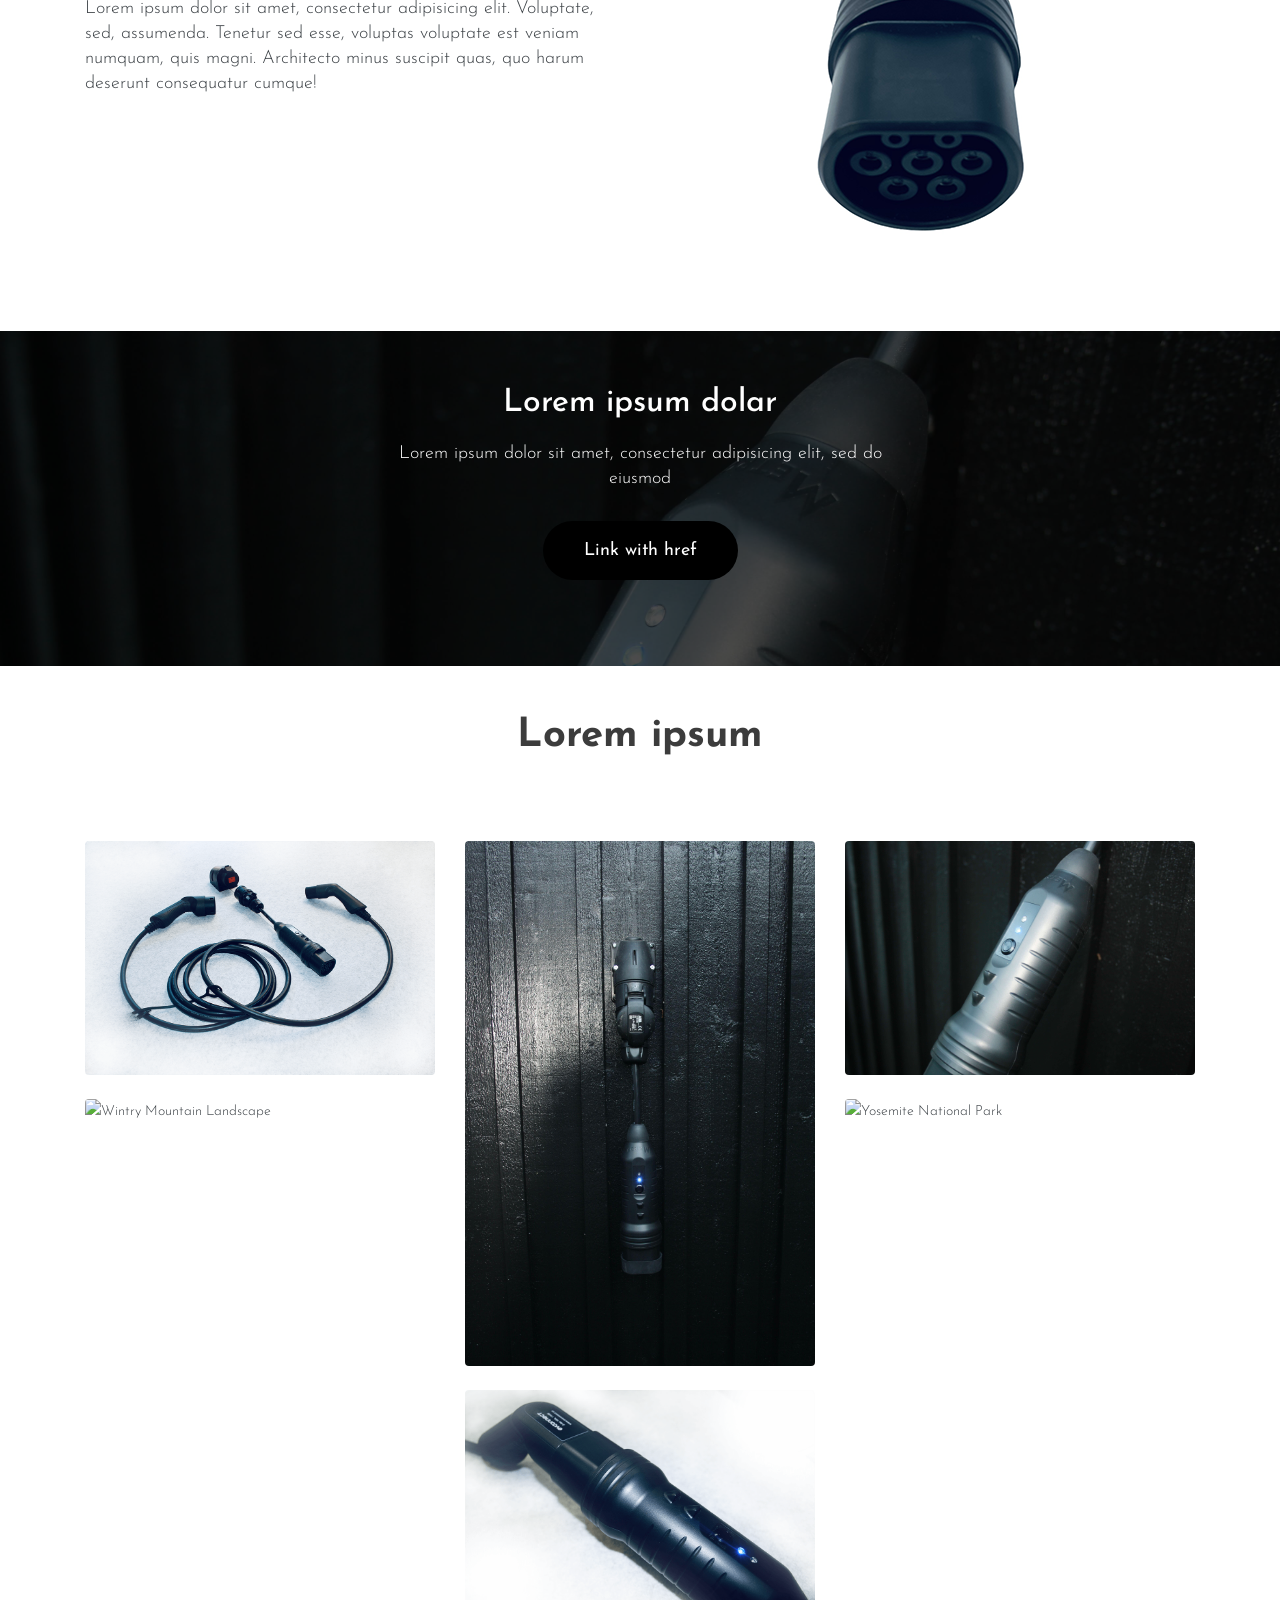
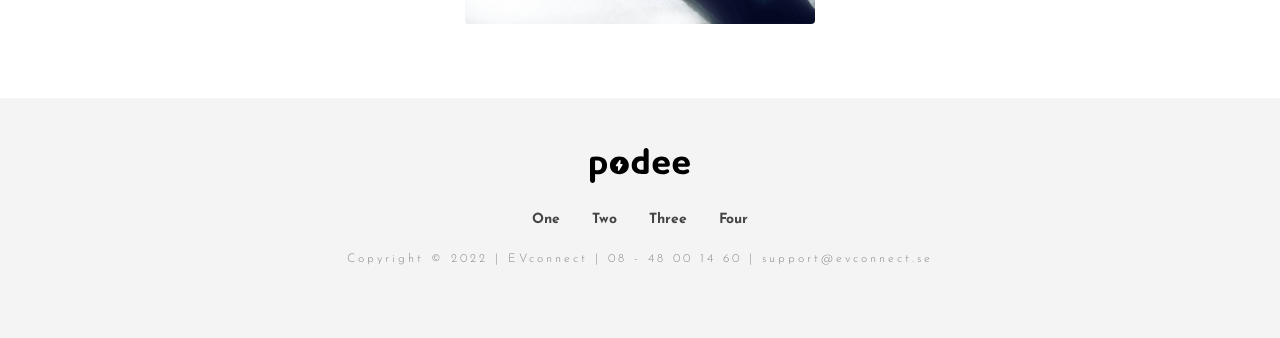
==== commit 8b2b8f52: "Update index.html" ====
--- a/index.html
+++ b/index.html
@@ -123,7 +123,7 @@
 			<div class="col-md-6 align-self-center text-center text-md-left">
 				<div class="block">
 					<h1 class="font-weight-bold mb-4 font-size-60">Kompakt.<br>Kraftfull.<br>Praktisk.</h1>
-					<p class="mb-4">podee är en extremt liten och lätt bärbar laddstation, designad för att ladda elbilar från hushållsuttag. podee konverterar vilket uttag som helst till en laddstation med maximala användar- och säkerhetsfunktioner. Den unika designen sparar utrymme, vikt och du använder din vanliga laddkabel för anslutning.</p>
+					<p class="mb-4">Podee är en extremt liten, bärbar och kraftfull laddstation. Designad för största flexibilitet och användbarhet. Podee ansluts till ett standard eluttag och gör med dess inbyggda säkerhetsfunktioner din laddning säker. Den unika designen sparar utrymme och vikt då du använder en vanlig laddkabel som passar ditt fordon.</p>
 					<a href="#resellers" class="btn btn-main btn-one">Köp podee</a>
           <a href="#features" class="btn btn-main btn-two">Läs mer om podee</a>					
 				</div>
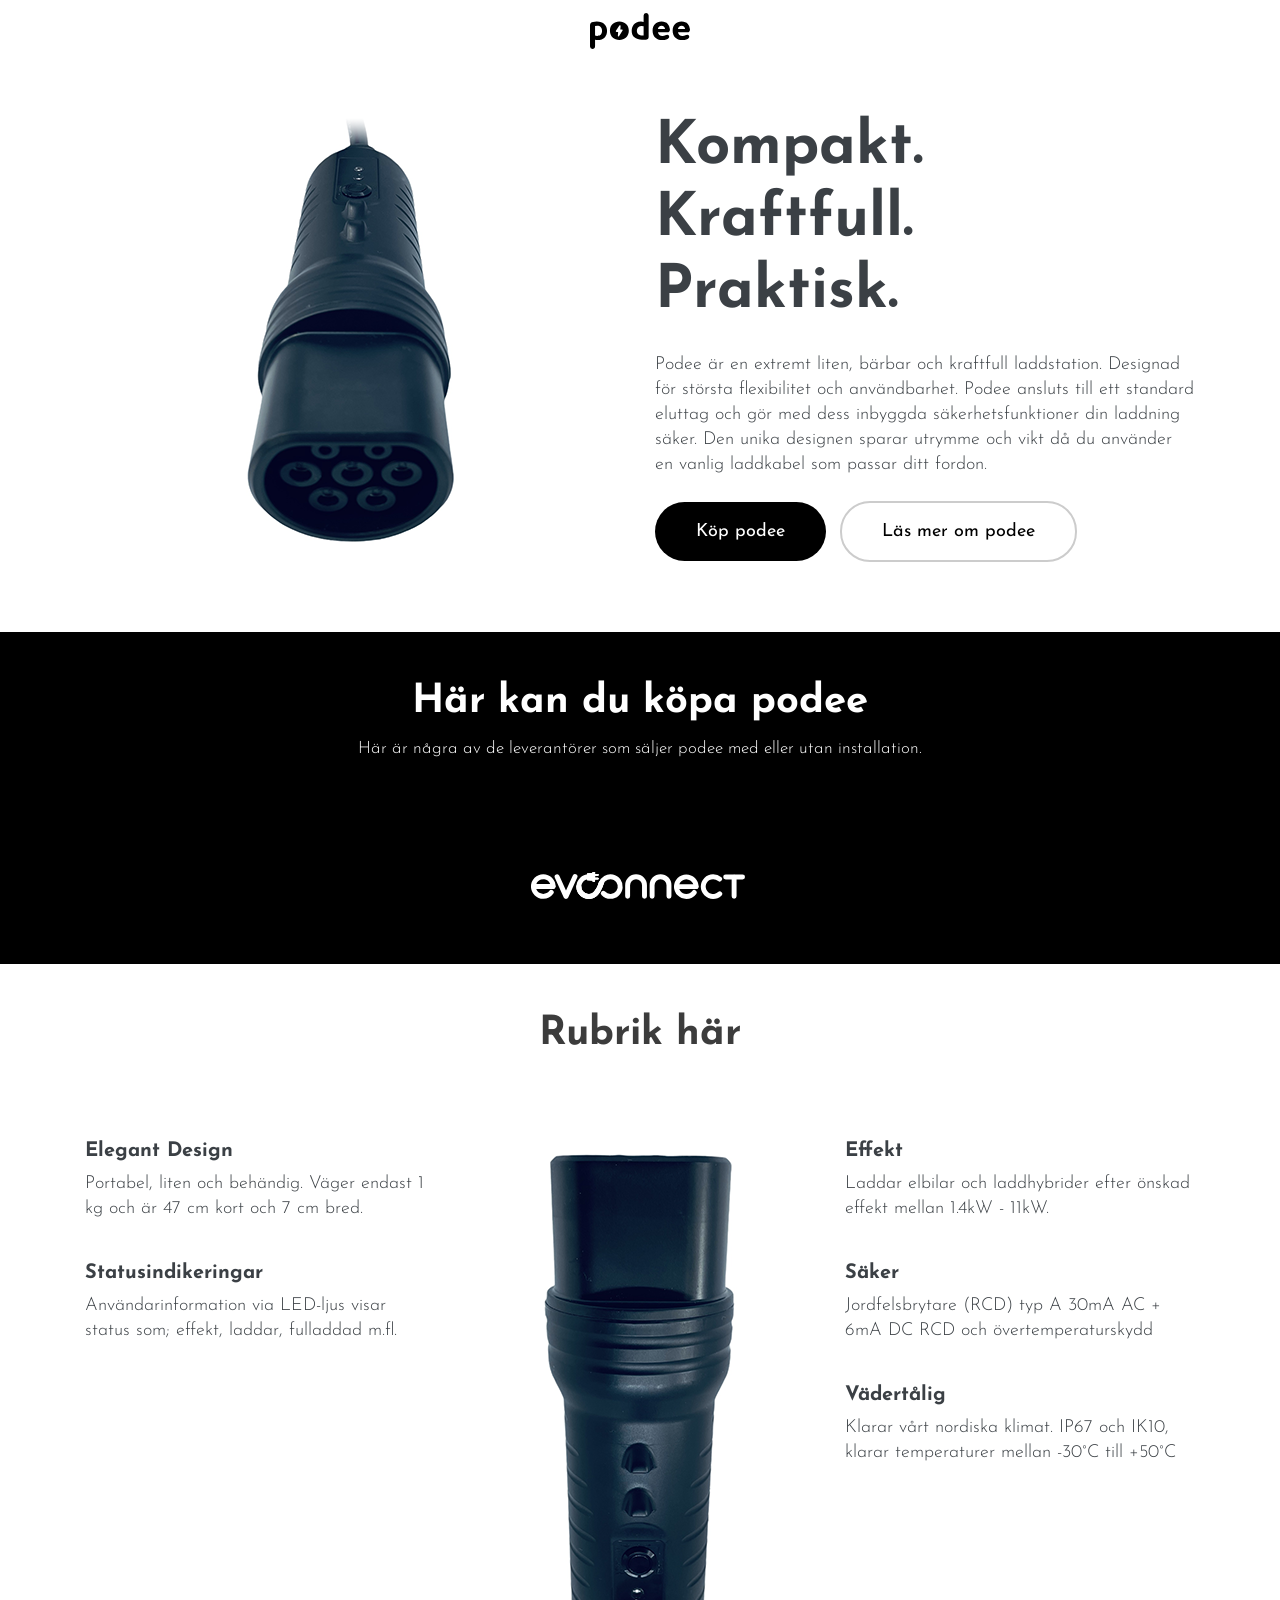
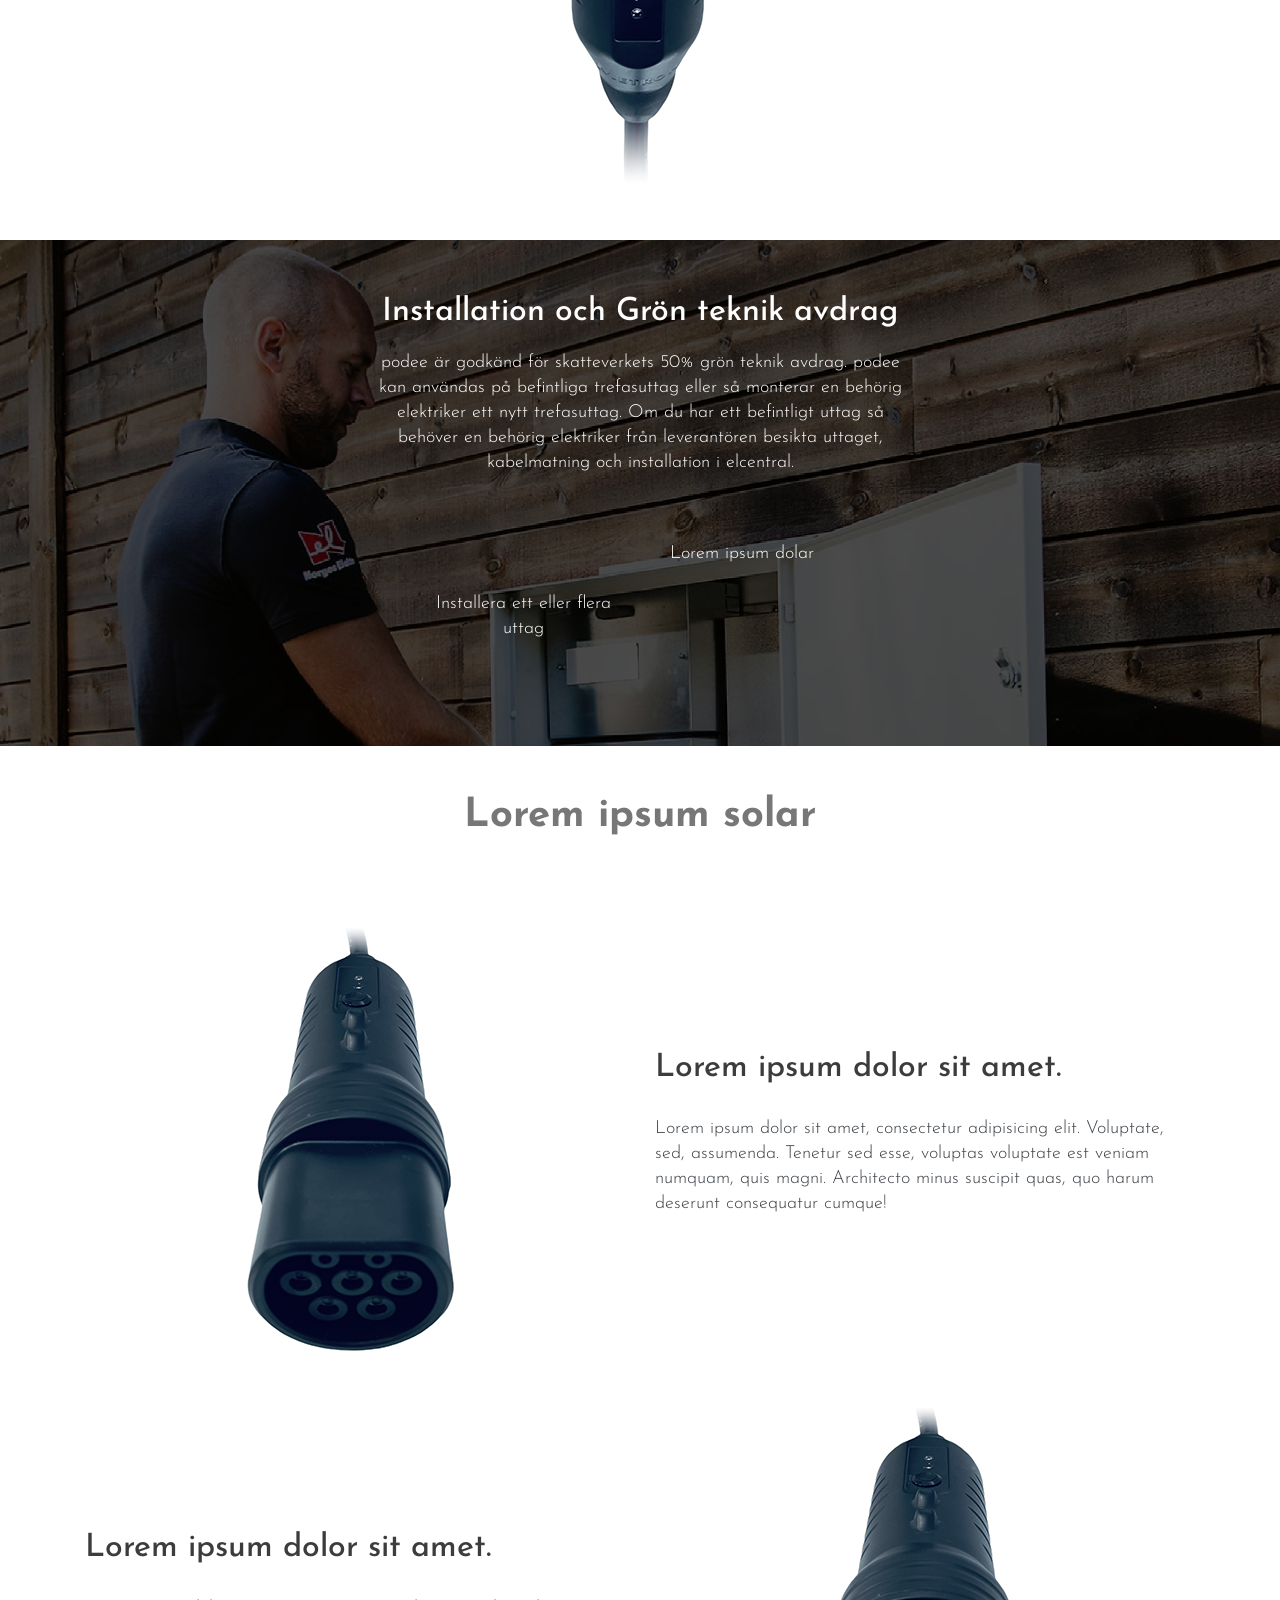
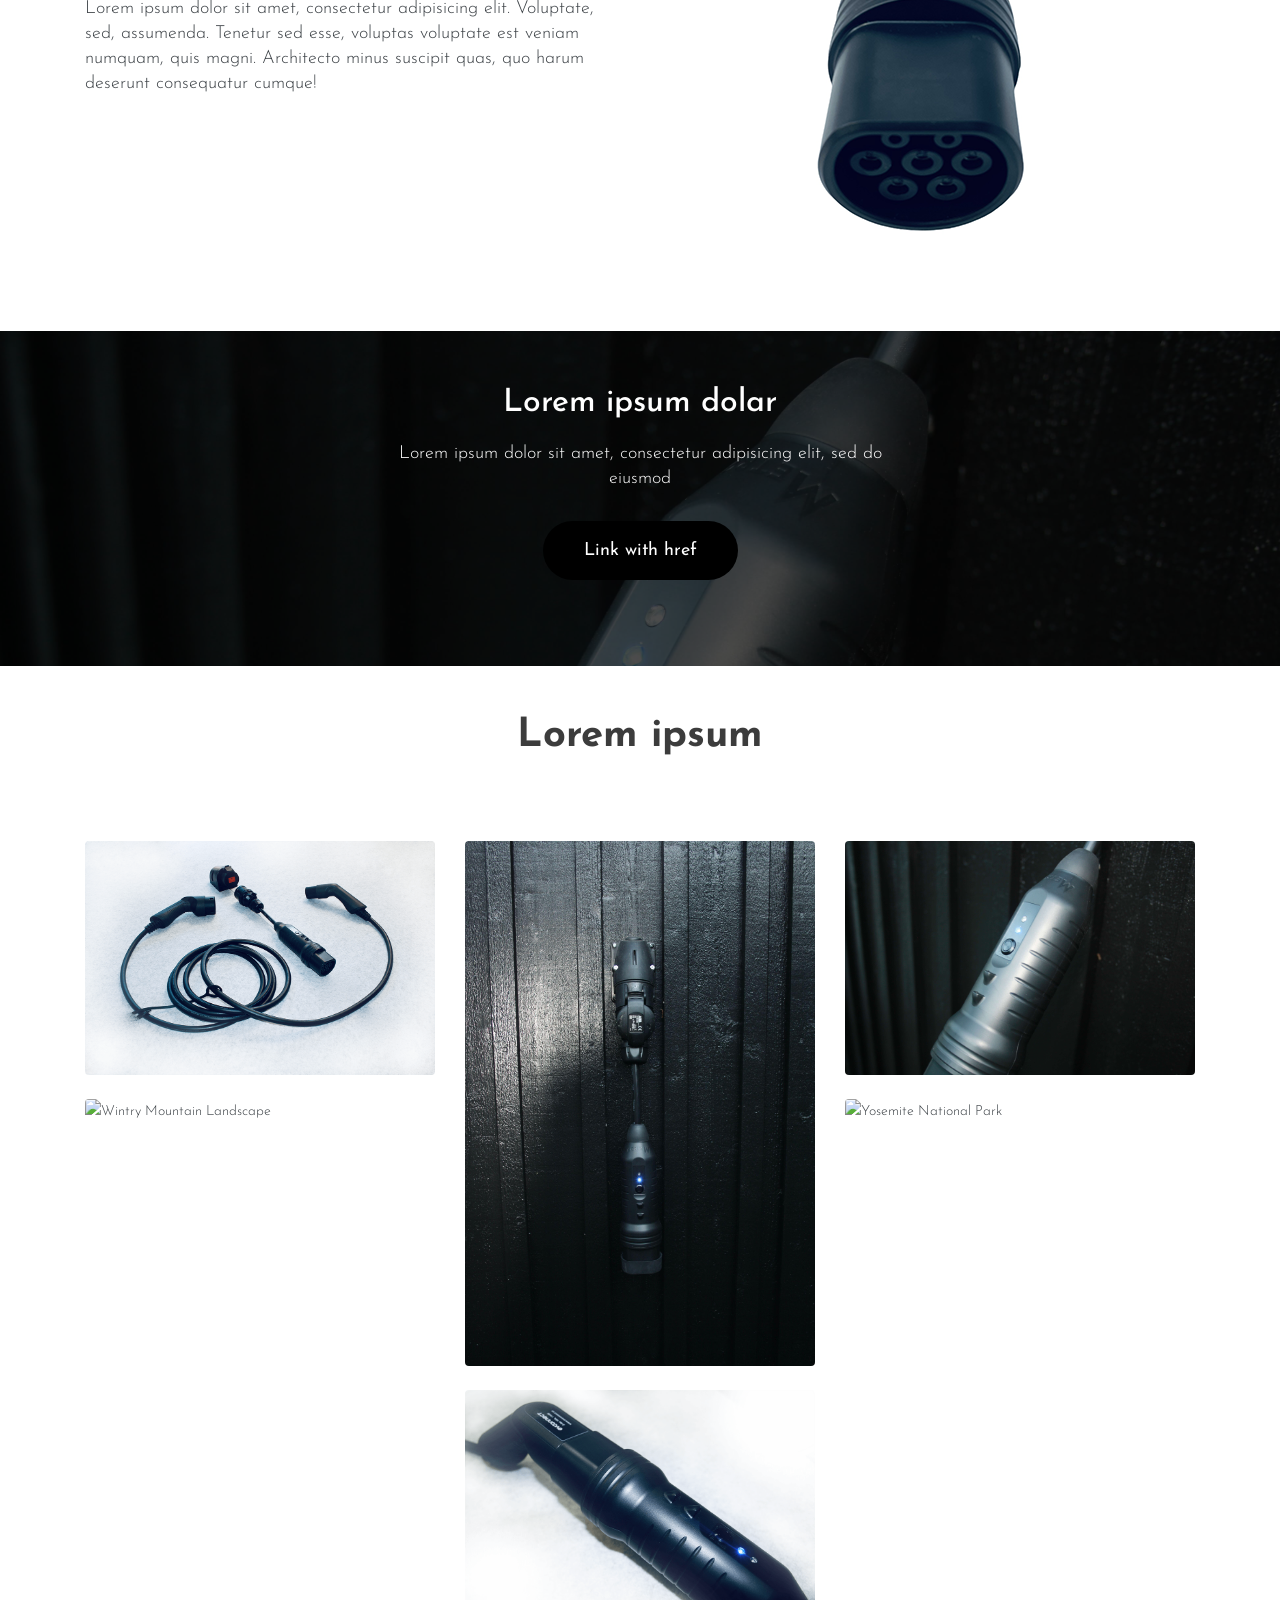
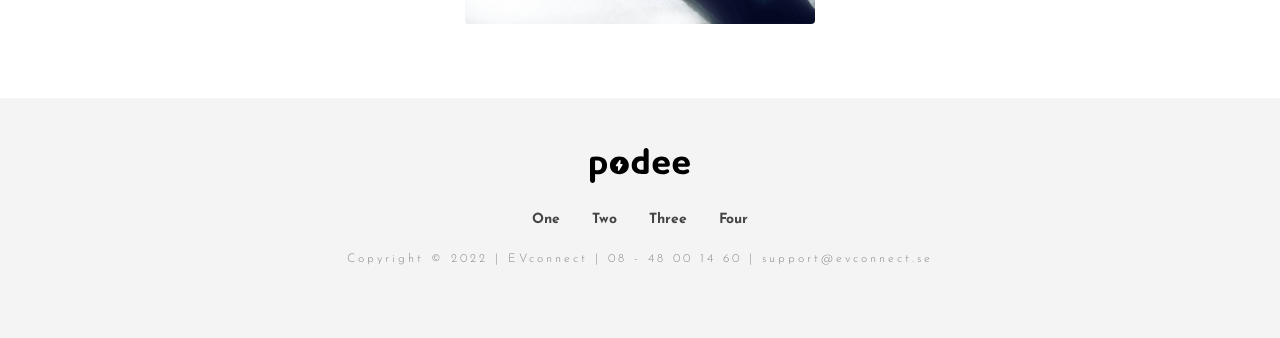
==== commit 090eb28a: "Update index.html" ====
--- a/index.html
+++ b/index.html
@@ -174,11 +174,11 @@
           <p>Portabel, liten och behändig. Väger endast 1 kg och är 47 cm kort och 7 cm bred.</p>
         </div>
         
-        <div class="mb-40 text-center text-md-left">
+        <!-- <div class="mb-40 text-center text-md-left">
           <i class="fa fa-wifi"></i>
           <h4 class="font-weight-bold mb-2">Uppkopplad</h4>
           <p>Lorem ipsum dolor sit amet, consectetur adipisicing elit. Voluptatem, inventore?</p>
-        </div>
+        </div> -->
         
         <div class="mb-40 text-center text-md-left">
           <i class="fa fa-battery-half"></i>
